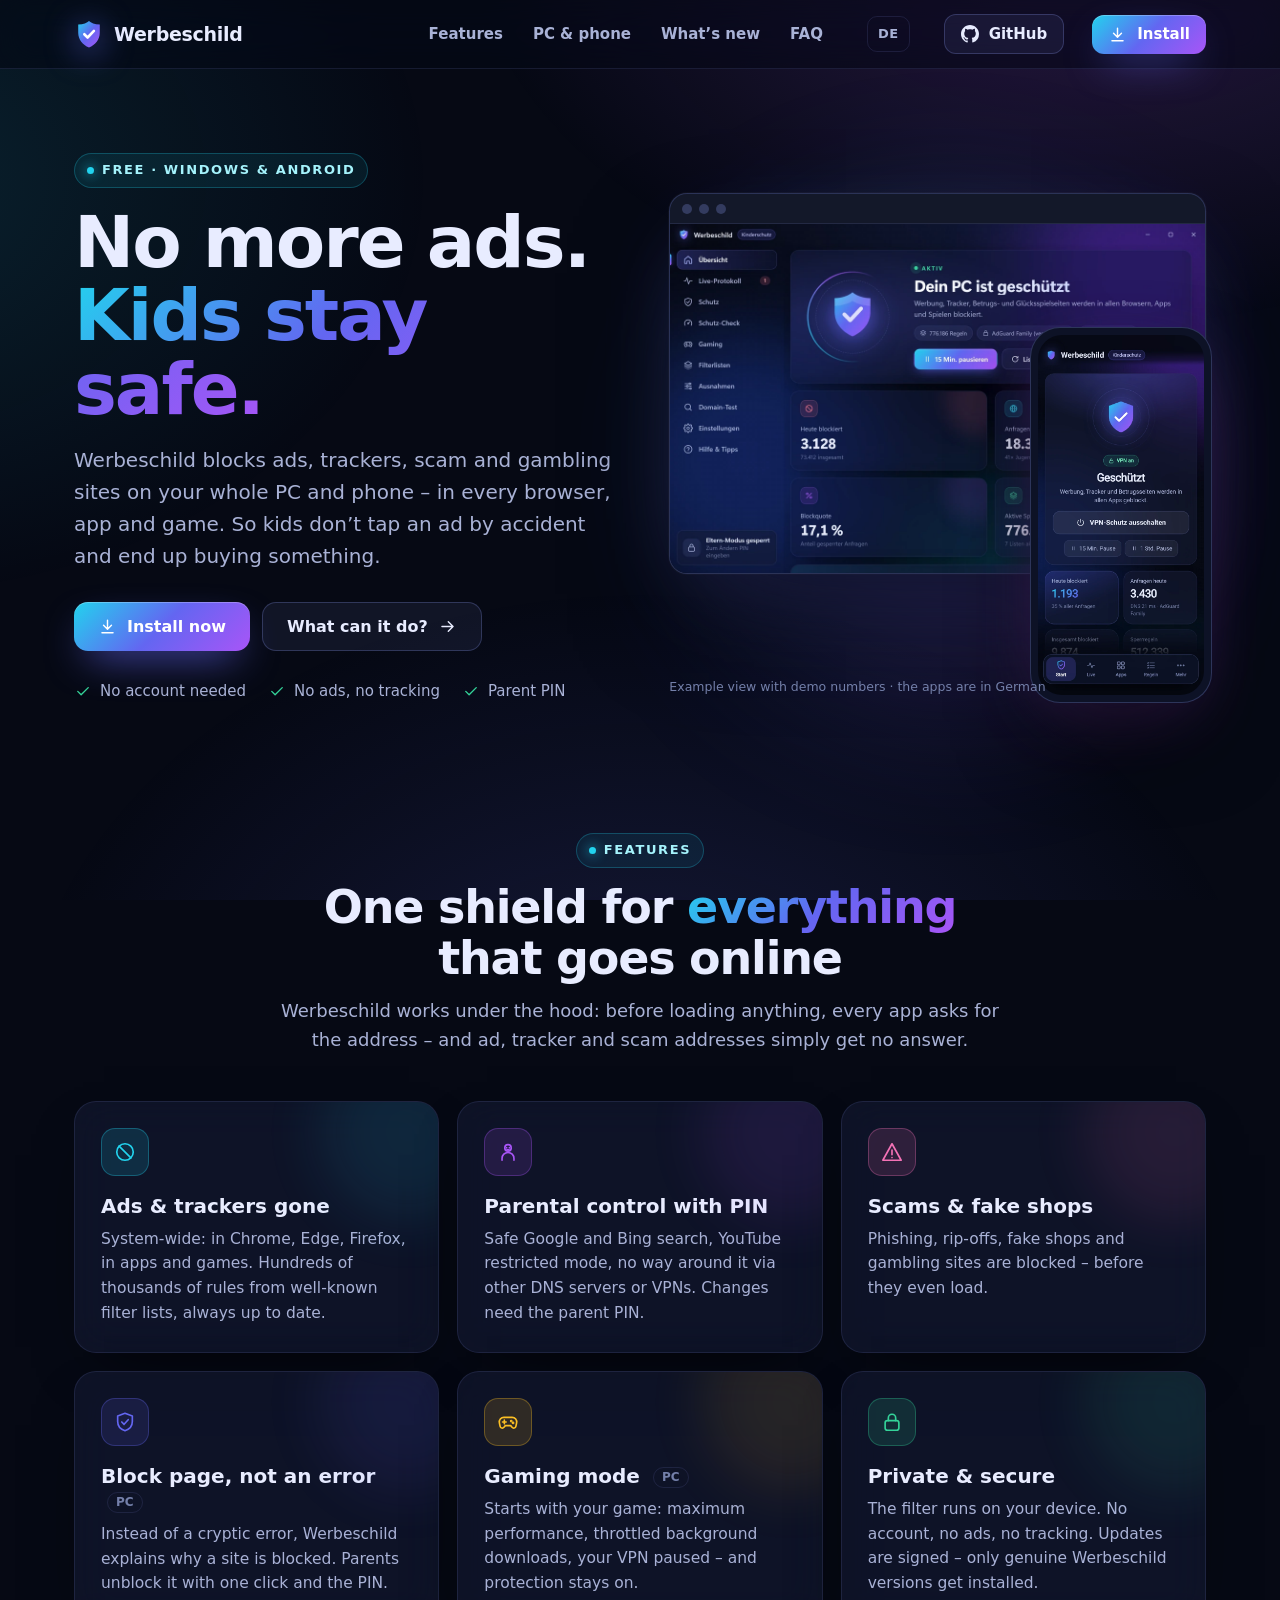
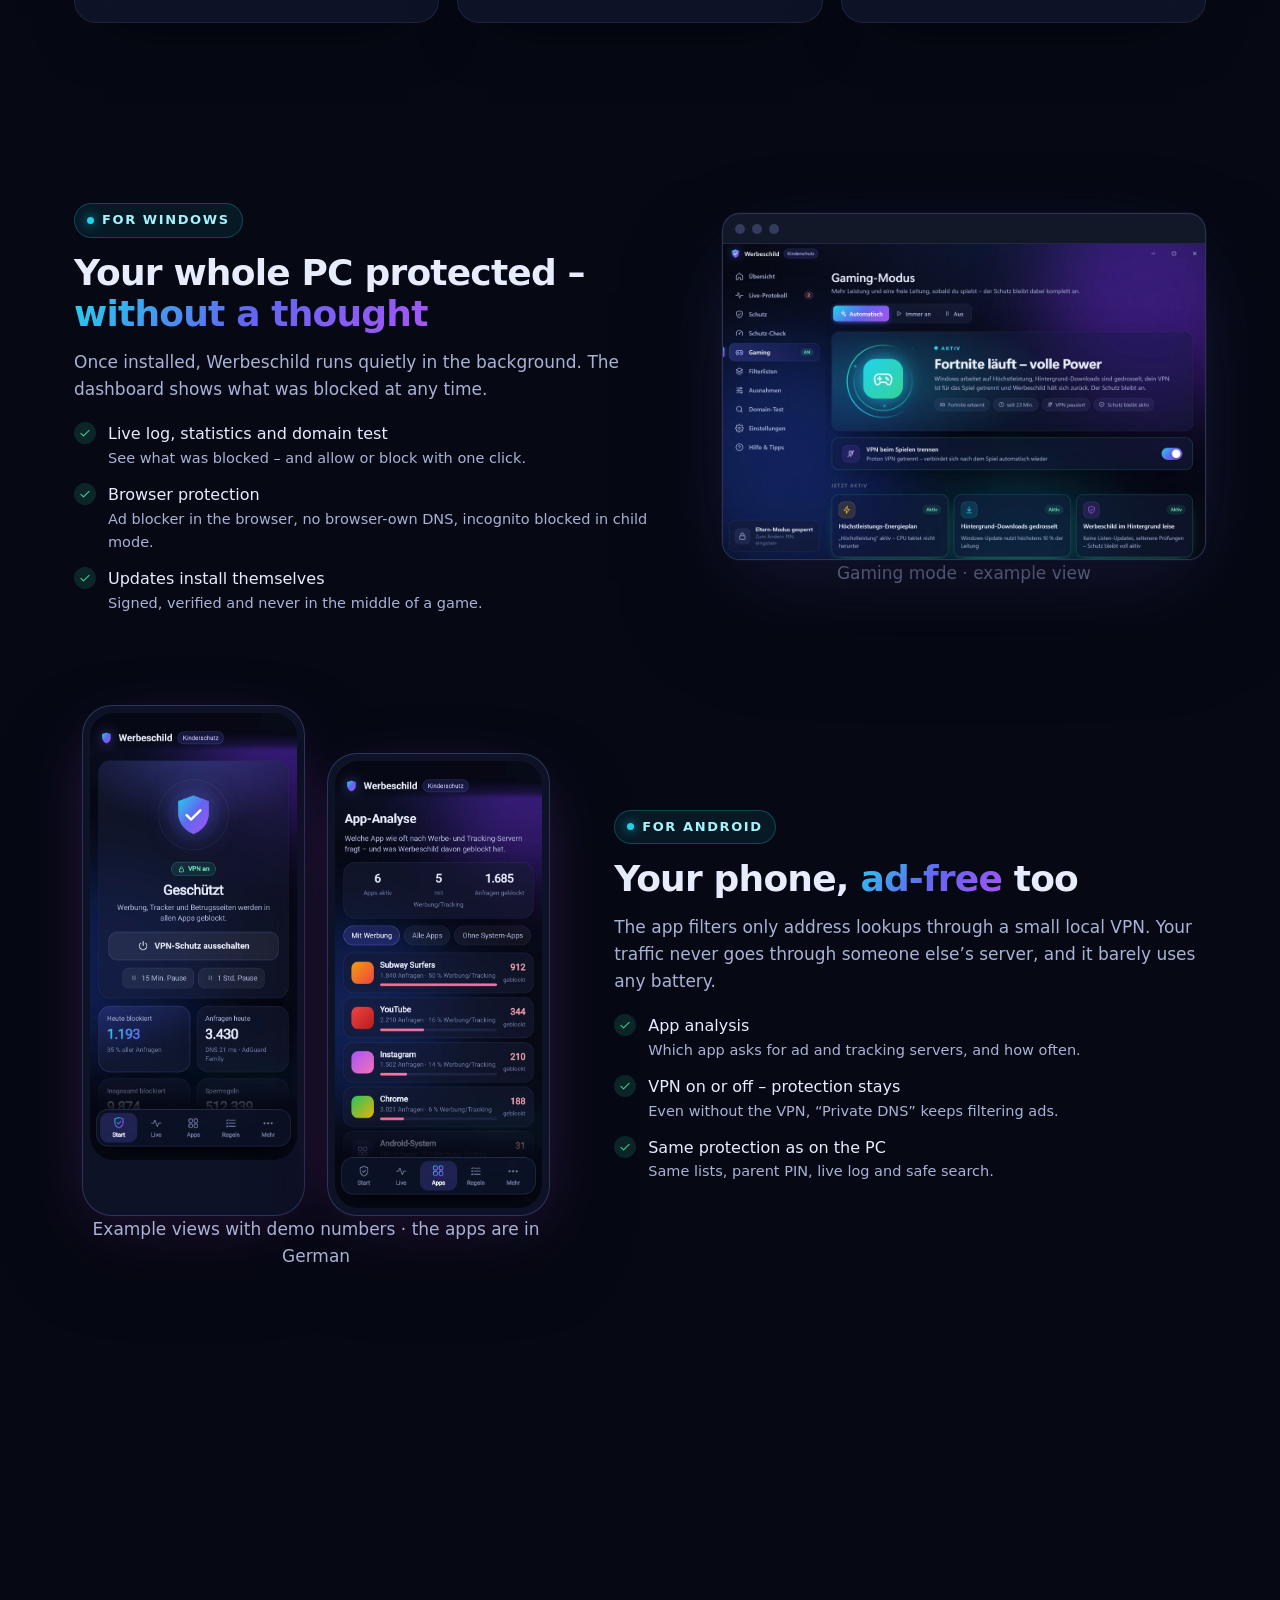
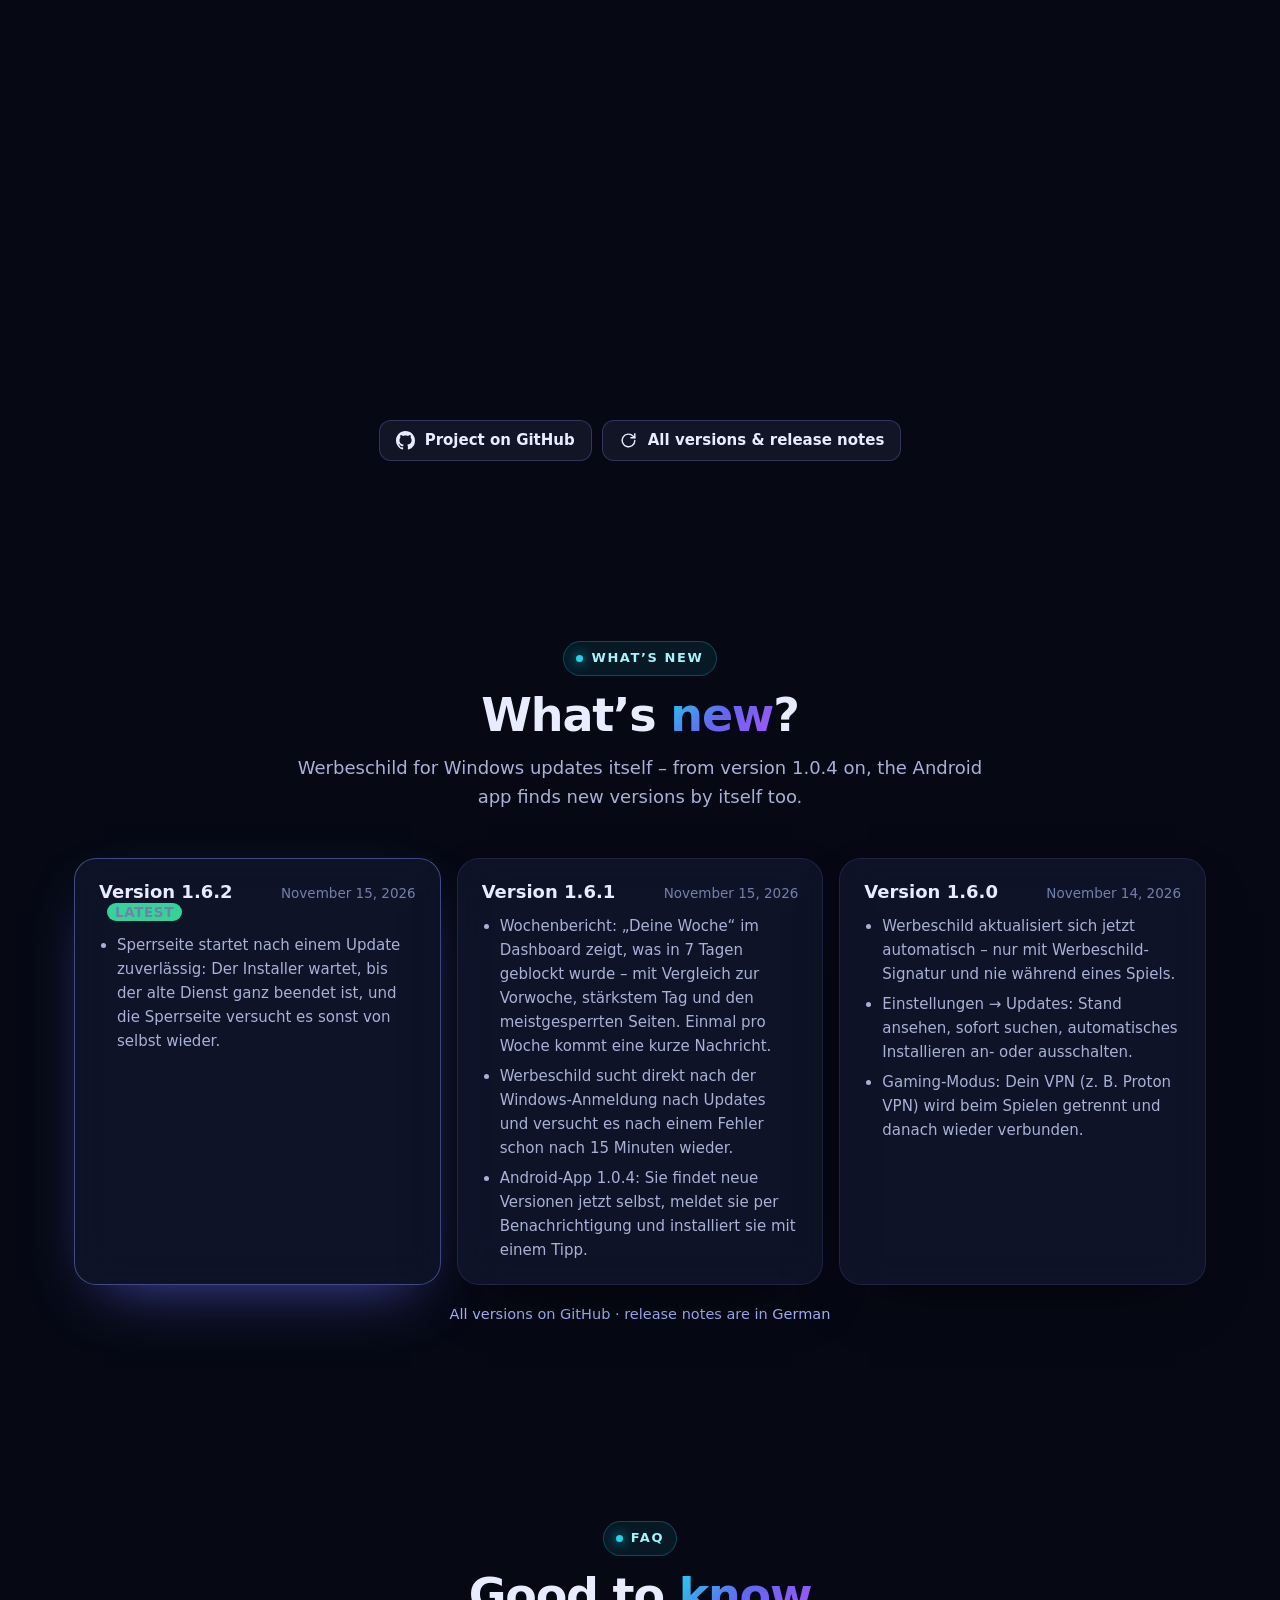
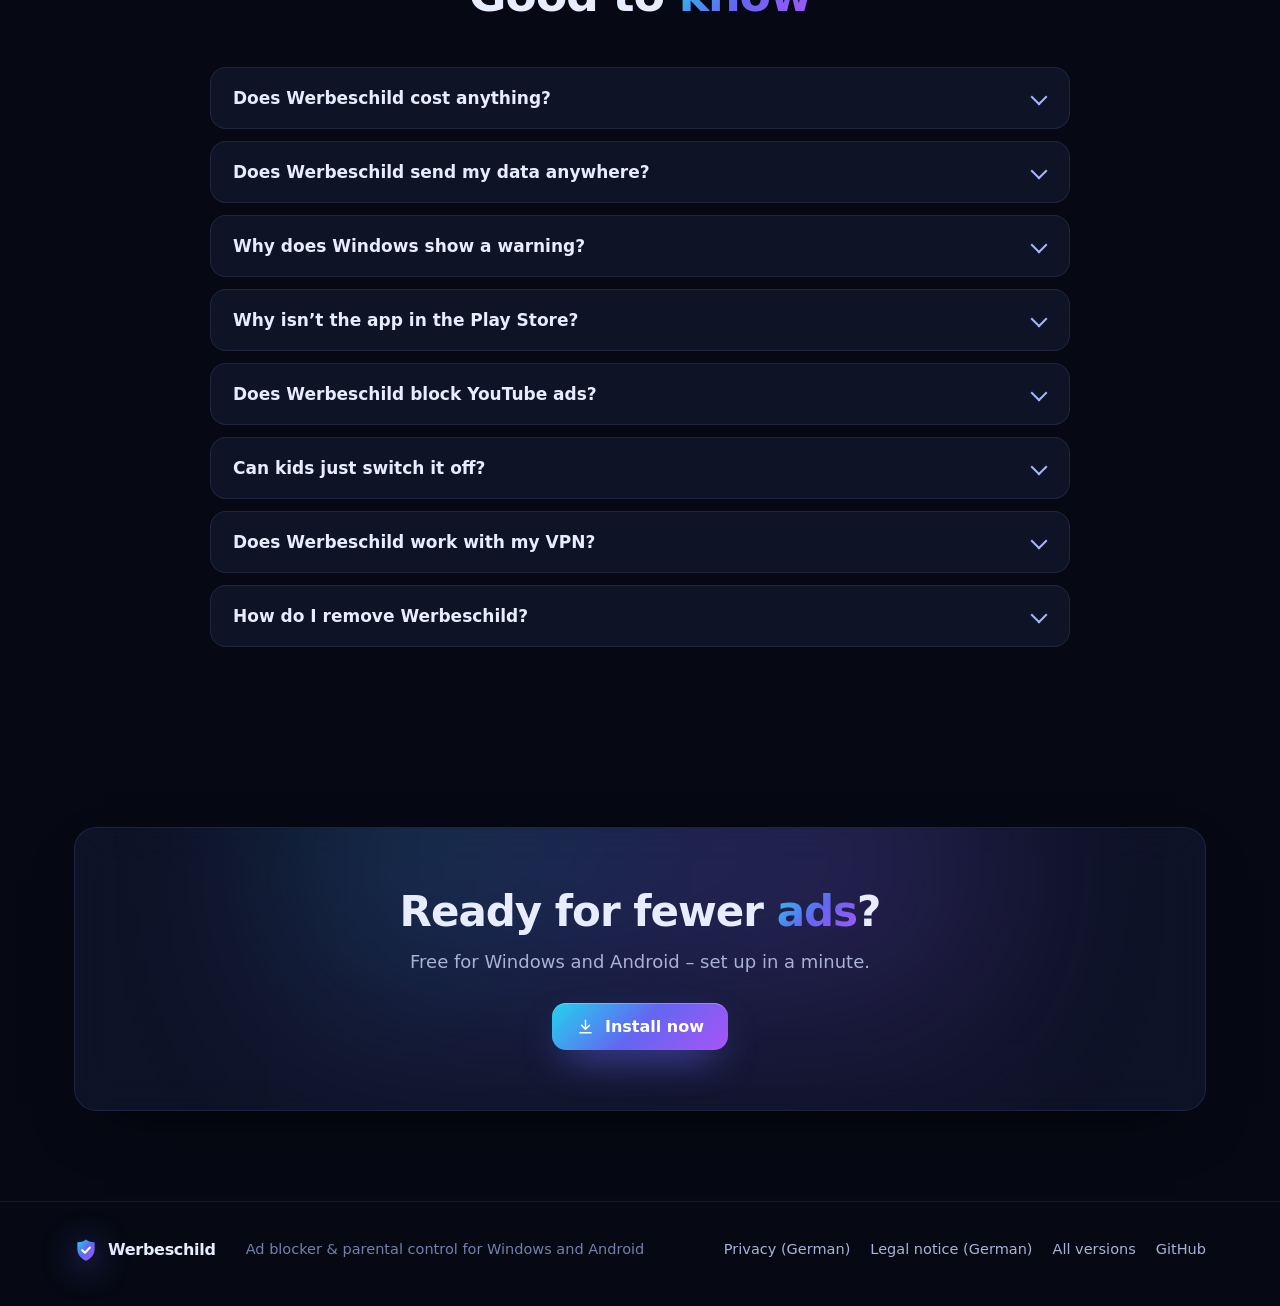
==== docs/en/index.html @ 8ffce0c3 "Webseite aktualisiert" ====
<!doctype html>
<html lang="en" class="no-js">
<head>
  <meta charset="utf-8">
  <meta name="viewport" content="width=device-width, initial-scale=1">
  <title>Werbeschild – Ad blocker &amp; parental control for Windows and Android</title>
  <meta name="description" content="Werbeschild blocks ads, trackers, scam and gambling sites on your whole PC and phone – in every browser, app and game. Free, no account.">
  <meta name="theme-color" content="#060914">
  <meta property="og:title" content="Werbeschild – No more ads. Kids stay safe.">
  <meta property="og:description" content="Free ad blocker and parental control for Windows and Android.">
  <meta property="og:type" content="website">
  <meta property="og:url" content="https://mhp3878.github.io/werbeschild/en/">
  <meta property="og:site_name" content="Werbeschild">
  <meta property="og:locale" content="en_US">
  <meta property="og:image" content="https://mhp3878.github.io/werbeschild/assets/vorschau.png">
  <meta property="og:image:width" content="1280">
  <meta property="og:image:height" content="640">
  <meta property="og:image:alt" content="Werbeschild – No more ads. Kids stay safe.">
  <meta name="twitter:card" content="summary_large_image">
  <link rel="canonical" href="https://mhp3878.github.io/werbeschild/en/">
  <link rel="alternate" hreflang="de" href="https://mhp3878.github.io/werbeschild/">
  <link rel="alternate" hreflang="en" href="https://mhp3878.github.io/werbeschild/en/">
  <link rel="icon" type="image/png" href="../assets/werbeschild.png">
  <link rel="stylesheet" href="../assets/site.css">
</head>
<body>
  <svg width="0" height="0" aria-hidden="true" style="position:absolute">
    <defs>
      <linearGradient id="wsg" x1="0" y1="0" x2="1" y2="1"><stop offset="0" stop-color="#22d3ee"/><stop offset=".5" stop-color="#6366f1"/><stop offset="1" stop-color="#a855f7"/></linearGradient>
    </defs>
    <symbol id="logo" viewBox="0 0 64 64"><path d="M32 4c4 3.5 12 7.5 23 7.6v17.6C55 44 45.5 54.6 32 60.8 18.5 54.6 9 44 9 29.2V11.6C20 11.5 28 7.5 32 4z" fill="url(#wsg)"/><path d="M22 32.5l7 7 13.5-14" fill="none" stroke="#fff" stroke-width="5.5" stroke-linecap="round" stroke-linejoin="round"/></symbol>
    <symbol id="i-shield" viewBox="0 0 24 24"><path d="M12 2.5l8 3v6c0 5-3.4 8.6-8 10-4.6-1.4-8-5-8-10v-6z"/><path d="M8.5 12l2.5 2.5 4.5-5"/></symbol>
    <symbol id="i-kid" viewBox="0 0 24 24"><circle cx="12" cy="7.5" r="3.5"/><path d="M5.5 21v-2a6.5 6.5 0 0113 0v2"/><path d="M10.5 7.2h.01M13.5 7.2h.01M10.8 9a1.8 1.8 0 002.4 0"/></symbol>
    <symbol id="i-block" viewBox="0 0 24 24"><circle cx="12" cy="12" r="9"/><path d="M5.6 5.6l12.8 12.8"/></symbol>
    <symbol id="i-alert" viewBox="0 0 24 24"><path d="M12 3l10 18H2z"/><path d="M12 10v5M12 18v.1"/></symbol>
    <symbol id="i-gamepad" viewBox="0 0 24 24"><path d="M7.5 7h9a5 5 0 014.9 6l-.8 3.7a2.4 2.4 0 01-4.2 1L14.9 16H9.1l-1.5 1.7a2.4 2.4 0 01-4.2-1L2.6 13a5 5 0 014.9-6z"/><path d="M8 10v4M6 12h4"/><circle cx="15.5" cy="11" r=".6"/><circle cx="17.5" cy="13" r=".6"/></symbol>
    <symbol id="i-lock" viewBox="0 0 24 24"><rect x="4.5" y="10.5" width="15" height="10.5" rx="2.5"/><path d="M8 10.5V7.5a4 4 0 018 0v3"/></symbol>
    <symbol id="i-check" viewBox="0 0 24 24"><path d="M5 12.5l4.5 4.5L19 7.5"/></symbol>
    <symbol id="i-download" viewBox="0 0 24 24"><path d="M12 4v11M7 10.5l5 5 5-5M5 20h14"/></symbol>
    <symbol id="i-arrow" viewBox="0 0 24 24"><path d="M5 12h14M13 6l6 6-6 6"/></symbol>
    <symbol id="i-refresh" viewBox="0 0 24 24"><path d="M20 12a8 8 0 11-2.3-5.7L20 8.5"/><path d="M20 3.5v5h-5"/></symbol>
    <symbol id="i-pc" viewBox="0 0 24 24"><rect x="2.5" y="4" width="19" height="12.5" rx="2"/><path d="M8.5 20.5h7M12 16.5v4"/></symbol>
    <symbol id="i-phone" viewBox="0 0 24 24"><rect x="6" y="2" width="12" height="20" rx="2.6"/><path d="M10.5 18.5h3"/></symbol>
    <symbol id="i-github" viewBox="0 0 16 16"><path fill="currentColor" stroke="none" d="M8 0C3.58 0 0 3.58 0 8c0 3.54 2.29 6.53 5.47 7.59.4.07.55-.17.55-.38 0-.19-.01-.82-.01-1.49-2.01.37-2.53-.49-2.69-.94-.09-.23-.48-.94-.82-1.13-.28-.15-.68-.52-.01-.53.63-.01 1.08.58 1.23.82.72 1.21 1.87.87 2.33.66.07-.52.28-.87.51-1.07-1.78-.2-3.64-.89-3.64-3.95 0-.87.31-1.59.82-2.15-.08-.2-.36-1.02.08-2.12 0 0 .67-.21 2.2.82.64-.18 1.32-.27 2-.27.68 0 1.36.09 2 .27 1.53-1.04 2.2-.82 2.2-.82.44 1.1.16 1.92.08 2.12.51.56.82 1.27.82 2.15 0 3.07-1.87 3.75-3.65 3.95.29.25.54.73.54 1.48 0 1.07-.01 1.93-.01 2.2 0 .21.15.46.55.38A8.01 8.01 0 0016 8c0-4.42-3.58-8-8-8z"/></symbol>
    <symbol id="i-sparkle" viewBox="0 0 24 24"><path d="M12 3l1.8 5.2L19 10l-5.2 1.8L12 17l-1.8-5.2L5 10l5.2-1.8z"/><path d="M19 15l.8 2.2L22 18l-2.2.8L19 21l-.8-2.2L16 18l2.2-.8z"/></symbol>
  </svg>

  <header class="top">
    <div class="wrap">
      <a class="brand" href="#"><svg aria-hidden="true"><use href="#logo"/></svg>Werbeschild</a>
      <nav class="nav" aria-label="Main menu">
        <a href="#funktionen">Features</a>
        <a href="#pc-und-handy" class="hide-m">PC &amp; phone</a>
        <a href="#neuigkeiten" class="hide-m">What’s new</a>
        <a href="#fragen">FAQ</a>
      </nav>
      <a class="lang" href="../" hreflang="de" lang="de" title="Deutsche Version">DE</a>
      <a class="btn ghost small gh-btn" href="https://github.com/MHP3878/werbeschild" title="Werbeschild on GitHub"><svg class="i" aria-hidden="true"><use href="#i-github"/></svg><span>GitHub</span></a>
      <a class="btn primary small" href="#installieren"><svg class="i" aria-hidden="true"><use href="#i-download"/></svg>Install</a>
    </div>
  </header>

  <main>
    <!-- ================= HERO ================= -->
    <section class="hero">
      <div class="wrap">
        <div>
          <span class="eyebrow"><i></i>Free · Windows &amp; Android</span>
          <h1>No more ads.<br><span class="grad">Kids stay safe.</span></h1>
          <p class="lead">Werbeschild blocks ads, trackers, scam and gambling sites on your whole PC and phone – in every browser, app and game. So kids don’t tap an ad by accident and end up buying something.</p>
          <div class="cta">
            <a class="btn primary" href="#installieren"><svg class="i" aria-hidden="true"><use href="#i-download"/></svg>Install now</a>
            <a class="btn ghost" href="#funktionen">What can it do?<svg class="i" aria-hidden="true"><use href="#i-arrow"/></svg></a>
          </div>
          <ul class="trust">
            <li><svg class="i" aria-hidden="true"><use href="#i-check"/></svg>No account needed</li>
            <li><svg class="i" aria-hidden="true"><use href="#i-check"/></svg>No ads, no tracking</li>
            <li><svg class="i" aria-hidden="true"><use href="#i-check"/></svg>Parent PIN</li>
          </ul>
        </div>
        <div class="stage reveal">
          <div class="glow"></div>
          <div class="window">
            <div class="bar"><i></i><i></i><i></i></div>
            <img src="../assets/pc-uebersicht-1120.webp" srcset="../assets/pc-uebersicht-1120.webp 1120w, ../assets/pc-uebersicht-2240.webp 2240w" sizes="(max-width: 980px) calc(100vw - 32px), 580px" width="1120" height="730" alt="Werbeschild for Windows: overview with protection status and number of blocked ad requests">
          </div>
          <div class="phone"><img src="../assets/handy-start-585.webp" srcset="../assets/handy-start-585.webp 585w, ../assets/handy-start-1170.webp 1170w" sizes="(max-width: 680px) 38vw, 200px" width="585" height="1266" alt="Werbeschild for Android: home screen showing “Protected”"></div>
          <span class="demo-note">Example view with demo numbers · the apps are in German</span>
        </div>
      </div>
    </section>

    <!-- ================= FUNKTIONEN ================= -->
    <section id="funktionen">
      <div class="wrap">
        <div class="sec-head reveal">
          <span class="eyebrow"><i></i>Features</span>
          <h2>One shield for <span class="grad">everything</span> that goes online</h2>
          <p>Werbeschild works under the hood: before loading anything, every app asks for the address – and ad, tracker and scam addresses simply get no answer.</p>
        </div>
        <div class="features">
          <article class="card feature reveal" style="--accent: var(--c-cyan)">
            <div class="f-icon"><svg class="i" aria-hidden="true"><use href="#i-block"/></svg></div>
            <h3>Ads &amp; trackers gone</h3>
            <p>System-wide: in Chrome, Edge, Firefox, in apps and games. Hundreds of thousands of rules from well-known filter lists, always up to date.</p>
          </article>
          <article class="card feature reveal" style="--accent: var(--c-violet)">
            <div class="f-icon"><svg class="i" aria-hidden="true"><use href="#i-kid"/></svg></div>
            <h3>Parental control with PIN</h3>
            <p>Safe Google and Bing search, YouTube restricted mode, no way around it via other DNS servers or VPNs. Changes need the parent PIN.</p>
          </article>
          <article class="card feature reveal" style="--accent: var(--c-pink)">
            <div class="f-icon"><svg class="i" aria-hidden="true"><use href="#i-alert"/></svg></div>
            <h3>Scams &amp; fake shops</h3>
            <p>Phishing, rip-offs, fake shops and gambling sites are blocked – before they even load.</p>
          </article>
          <article class="card feature reveal" style="--accent: var(--c-indigo)">
            <div class="f-icon"><svg class="i" aria-hidden="true"><use href="#i-shield"/></svg></div>
            <h3>Block page, not an error <span class="tag">PC</span></h3>
            <p>Instead of a cryptic error, Werbeschild explains why a site is blocked. Parents unblock it with one click and the PIN.</p>
          </article>
          <article class="card feature reveal" style="--accent: var(--c-amber)">
            <div class="f-icon"><svg class="i" aria-hidden="true"><use href="#i-gamepad"/></svg></div>
            <h3>Gaming mode <span class="tag">PC</span></h3>
            <p>Starts with your game: maximum performance, throttled background downloads, your VPN paused – and protection stays on.</p>
          </article>
          <article class="card feature reveal" style="--accent: var(--c-green)">
            <div class="f-icon"><svg class="i" aria-hidden="true"><use href="#i-lock"/></svg></div>
            <h3>Private &amp; secure</h3>
            <p>The filter runs on your device. No account, no ads, no tracking. Updates are signed – only genuine Werbeschild versions get installed.</p>
          </article>
        </div>
      </div>
    </section>

    <!-- ================= PC & HANDY ================= -->
    <section id="pc-und-handy">
      <div class="wrap">
        <div class="show">
          <div class="reveal">
            <span class="eyebrow"><i></i>For Windows</span>
            <h3>Your whole PC protected – <span class="grad">without a thought</span></h3>
            <p>Once installed, Werbeschild runs quietly in the background. The dashboard shows what was blocked at any time.</p>
            <ul class="checks">
              <li><svg class="i" aria-hidden="true"><use href="#i-check"/></svg><span>Live log, statistics and domain test<small>See what was blocked – and allow or block with one click.</small></span></li>
              <li><svg class="i" aria-hidden="true"><use href="#i-check"/></svg><span>Browser protection<small>Ad blocker in the browser, no browser-own DNS, incognito blocked in child mode.</small></span></li>
              <li><svg class="i" aria-hidden="true"><use href="#i-check"/></svg><span>Updates install themselves<small>Signed, verified and never in the middle of a game.</small></span></li>
            </ul>
          </div>
          <div class="show-media reveal">
            <div class="window"><div class="bar"><i></i><i></i><i></i></div><img src="../assets/pc-gaming-1120.webp" srcset="../assets/pc-gaming-1120.webp 1120w, ../assets/pc-gaming-2240.webp 2240w" sizes="(max-width: 980px) calc(100vw - 32px), 540px" width="1120" height="730" loading="lazy" alt="Werbeschild for Windows: gaming mode with maximum performance and paused VPN"></div>
            <p class="caption">Gaming mode · example view</p>
          </div>
        </div>

        <div class="show flip">
          <div class="reveal">
            <span class="eyebrow"><i></i>For Android</span>
            <h3>Your phone, <span class="grad">ad-free</span> too</h3>
            <p>The app filters only address lookups through a small local VPN. Your traffic never goes through someone else’s server, and it barely uses any battery.</p>
            <ul class="checks">
              <li><svg class="i" aria-hidden="true"><use href="#i-check"/></svg><span>App analysis<small>Which app asks for ad and tracking servers, and how often.</small></span></li>
              <li><svg class="i" aria-hidden="true"><use href="#i-check"/></svg><span>VPN on or off – protection stays<small>Even without the VPN, “Private DNS” keeps filtering ads.</small></span></li>
              <li><svg class="i" aria-hidden="true"><use href="#i-check"/></svg><span>Same protection as on the PC<small>Same lists, parent PIN, live log and safe search.</small></span></li>
            </ul>
          </div>
          <div class="show-media reveal">
            <div class="phones">
              <div class="phone"><img src="../assets/handy-start-585.webp" srcset="../assets/handy-start-585.webp 585w, ../assets/handy-start-1170.webp 1170w" sizes="(max-width: 980px) 44vw, 260px" width="585" height="1266" loading="lazy" alt="Android app: home screen"></div>
              <div class="phone"><img src="../assets/handy-apps-585.webp" srcset="../assets/handy-apps-585.webp 585w, ../assets/handy-apps-1170.webp 1170w" sizes="(max-width: 980px) 44vw, 260px" width="585" height="1266" loading="lazy" alt="Android app: app analysis"></div>
            </div>
            <p class="caption">Example views with demo numbers · the apps are in German</p>
          </div>
        </div>
      </div>
    </section>

    <!-- ================= INSTALLIEREN ================= -->
    <section id="installieren" class="install">
      <div class="wrap">
        <div class="sec-head reveal">
          <span class="eyebrow"><i></i>Install</span>
          <h2>Pick your <span class="grad">device</span></h2>
          <p>One click – the download starts right away. Always the latest version. The apps are currently in German.</p>
        </div>
        <div class="card picker reveal">
          <div class="choices">
            <a class="choice" id="pick-win" data-target="win" href="https://github.com/MHP3878/werbeschild/releases/latest/download/Werbeschild-Setup.exe">
              <span class="c-icon"><span class="ring" aria-hidden="true"></span><svg class="i ic-dev" aria-hidden="true"><use href="#i-pc"/></svg><svg class="i ic-arrow" aria-hidden="true"><use href="#i-download"/></svg><svg class="i ic-done" aria-hidden="true"><use href="#i-check"/></svg></span>
              <b>Windows PC</b>
              <small>Windows 10 &amp; 11 · about 3 MB</small>
              <span class="go"><svg class="i" aria-hidden="true"><use href="#i-download"/></svg><span class="go-t">Download</span></span>
            </a>
            <a class="choice" id="pick-android" data-target="android" href="https://github.com/MHP3878/werbeschild/releases/latest/download/Werbeschild-Android.apk">
              <span class="c-icon"><span class="ring" aria-hidden="true"></span><svg class="i ic-dev" aria-hidden="true"><use href="#i-phone"/></svg><svg class="i ic-arrow" aria-hidden="true"><use href="#i-download"/></svg><svg class="i ic-done" aria-hidden="true"><use href="#i-check"/></svg></span>
              <b>Android phone</b>
              <small>Android 8 or newer · under 1 MB</small>
              <span class="go"><svg class="i" aria-hidden="true"><use href="#i-download"/></svg><span class="go-t">Download</span></span>
            </a>
            <div class="choice off" aria-disabled="true">
              <span class="c-icon"><svg class="i" aria-hidden="true"><use href="#i-phone"/></svg></span>
              <b>iPhone</b>
              <small>Not available yet</small>
              <span class="go" style="color:var(--text-3)">Maybe later</span>
            </div>
          </div>

          <div class="guide" id="guide-win" data-guide="win">
            <h4><svg class="i" aria-hidden="true"><use href="#i-check"/></svg>Next steps on your PC</h4>
            <ol class="steps">
              <li><b>Open the file</b>Start “Werbeschild-Setup.exe” from your downloads.</li>
              <li><b>Windows notice</b>If you see “Windows protected your PC”: “More info” → “Run anyway”.</li>
              <li><b>Pick a mode</b>“Kinderschutz” (child protection, with parent PIN) or “Standard” for adults – then “Installieren”.</li>
              <li><b>Done</b>Protection starts right away. From now on, updates install themselves.</li>
            </ol>
            <p class="note"><svg class="i" aria-hidden="true"><use href="#i-alert"/></svg><span>Installing needs administrator rights. Give kids a normal Windows account without administrator rights – then they can’t switch the protection off.</span></p>
            <p class="again">Download didn’t start? <a href="https://github.com/MHP3878/werbeschild/releases/latest/download/Werbeschild-Setup.exe">Try again</a></p>
          </div>

          <div class="guide" id="guide-android" data-guide="android">
            <h4><svg class="i" aria-hidden="true"><use href="#i-check"/></svg>Next steps on your phone</h4>
            <ol class="steps">
              <li><b>Open the file</b>Tap the downloaded “Werbeschild-Android.apk”.</li>
              <li><b>Allow</b>Android asks once: allow “Install unknown apps” for your browser.</li>
              <li><b>Install</b>Tap “Install”, open the app and pick a mode.</li>
              <li><b>Confirm the VPN</b>Accept the request for the local VPN – done.</li>
            </ol>
            <p class="note"><svg class="i" aria-hidden="true"><use href="#i-alert"/></svg><span>Google doesn’t allow system-wide ad blockers in the Play Store – so the app comes straight from here. From version 1.0.4 on, the app finds new versions by itself.</span></p>
            <p class="again">Download didn’t start? <a href="https://github.com/MHP3878/werbeschild/releases/latest/download/Werbeschild-Android.apk">Try again</a></p>
          </div>
        </div>
        <div class="more-links">
          <a class="btn ghost small" href="https://github.com/MHP3878/werbeschild"><svg class="i" aria-hidden="true"><use href="#i-github"/></svg>Project on GitHub</a>
          <a class="btn ghost small" href="https://github.com/MHP3878/werbeschild/releases"><svg class="i" aria-hidden="true"><use href="#i-refresh"/></svg>All versions &amp; release notes</a>
        </div>
      </div>
    </section>

    <!-- ================= NEUIGKEITEN ================= -->
    <section id="neuigkeiten">
      <div class="wrap">
        <div class="sec-head reveal">
          <span class="eyebrow"><i></i>What’s new</span>
          <h2>What’s <span class="grad">new</span>?</h2>
          <p>Werbeschild for Windows updates itself – from version 1.0.4 on, the Android app finds new versions by itself too.</p>
        </div>
        <!-- neuigkeiten:start -->
        <div class="news">
          <article class="card news-item reveal"><div class="news-head"><b>Version 1.6.2<span class="news-new">LATEST</span></b><span>November 15, 2026</span></div><ul><li>Sperrseite startet nach einem Update zuverl&#228;ssig: Der Installer wartet, bis der alte Dienst ganz beendet ist, und die Sperrseite versucht es sonst von selbst wieder.</li></ul></article>
          <article class="card news-item reveal"><div class="news-head"><b>Version 1.6.1</b><span>November 15, 2026</span></div><ul><li>Wochenbericht: „Deine Woche“ im Dashboard zeigt, was in 7 Tagen geblockt wurde – mit Vergleich zur Vorwoche, st&#228;rkstem Tag und den meistgesperrten Seiten. Einmal pro Woche kommt eine kurze Nachricht.</li><li>Werbeschild sucht direkt nach der Windows-Anmeldung nach Updates und versucht es nach einem Fehler schon nach 15 Minuten wieder.</li><li>Android-App 1.0.4: Sie findet neue Versionen jetzt selbst, meldet sie per Benachrichtigung und installiert sie mit einem Tipp.</li></ul></article>
          <article class="card news-item reveal"><div class="news-head"><b>Version 1.6.0</b><span>November 14, 2026</span></div><ul><li>Werbeschild aktualisiert sich jetzt automatisch – nur mit Werbeschild-Signatur und nie w&#228;hrend eines Spiels.</li><li>Einstellungen → Updates: Stand ansehen, sofort suchen, automatisches Installieren an- oder ausschalten.</li><li>Gaming-Modus: Dein VPN (z. B. Proton VPN) wird beim Spielen getrennt und danach wieder verbunden.</li></ul></article>
        </div>
        <p class="news-more"><a href="https://github.com/MHP3878/werbeschild/releases">All versions on GitHub · release notes are in German</a></p>
        <!-- neuigkeiten:end -->
      </div>
    </section>

    <!-- ================= FRAGEN ================= -->
    <section id="fragen">
      <div class="wrap">
        <div class="sec-head reveal">
          <span class="eyebrow"><i></i>FAQ</span>
          <h2>Good to <span class="grad">know</span></h2>
        </div>
        <div class="faq">
          <details class="reveal"><summary>Does Werbeschild cost anything?</summary><div class="a"><p>No. Werbeschild is free, without ads and without an account.</p></div></details>
          <details class="reveal"><summary>Does Werbeschild send my data anywhere?</summary><div class="a">
            <p>The filter runs entirely on your device. There is no account and no statistics sent to us.</p>
            <p>To load anything, every device has to look up addresses – Werbeschild sends these lookups <b>encrypted</b> to a family DNS service (e.g. AdGuard DNS or Cloudflare) instead of unencrypted to your internet provider. Werbeschild checks GitHub for updates. More in the <a href="../datenschutz.html">privacy policy (German)</a>.</p>
          </div></details>
          <details class="reveal"><summary>Why does Windows show a warning?</summary><div class="a">
            <p>Windows warns about programs that don’t (yet) have an expensive code-signing certificate. Click “More info” and then “Run anyway”.</p>
            <p>Automatic updates are protected anyway: Werbeschild only installs updates signed with Werbeschild’s own key.</p>
          </div></details>
          <details class="reveal"><summary>Why isn’t the app in the Play Store?</summary><div class="a"><p>Google doesn’t allow system-wide ad blockers in the Play Store. So you download the app here; Android asks once whether your browser may install apps.</p></div></details>
          <details class="reveal"><summary>Does Werbeschild block YouTube ads?</summary><div class="a">
            <p>Honestly: in the YouTube app no blocker of this kind can, because the ads come from the same servers as the videos.</p>
            <p>In the browser on a PC, Werbeschild helps out: in Firefox it sets up uBlock Origin, which removes YouTube ads too. Chrome, Edge and Brave get uBlock Origin Lite, which only catches some YouTube ads. On the phone, the app explains how to do it with Firefox or Brave.</p>
          </div></details>
          <details class="reveal"><summary>Can kids just switch it off?</summary><div class="a">
            <p>On the PC, child mode locks all settings behind the parent PIN. Important: kids should use a normal Windows account without administrator rights – an administrator can switch off anything.</p>
            <p>On the phone, Android lets you switch the VPN off in its settings. Werbeschild warns you, and Google Family Link or “Always-on VPN” prevent it – the app explains how.</p>
          </div></details>
          <details class="reveal"><summary>Does Werbeschild work with my VPN?</summary><div class="a">
            <p>On the PC, yes: VPN apps can be allowed, and gaming mode disconnects your VPN while you play and reconnects it afterwards.</p>
            <p>On a phone only one VPN runs at a time. When Werbeschild is off, “Private DNS” keeps filtering ads.</p>
          </div></details>
          <details class="reveal"><summary>How do I remove Werbeschild?</summary><div class="a"><p>On the PC: Windows Settings → Apps → Werbeschild → Uninstall (with the parent PIN in child mode). Every change to Windows is undone. On the phone, like any other app.</p></div></details>
        </div>
      </div>
    </section>

    <section>
      <div class="wrap">
        <div class="card final reveal">
          <h2>Ready for fewer <span class="grad">ads</span>?</h2>
          <p>Free for Windows and Android – set up in a minute.</p>
          <a class="btn primary" href="#installieren"><svg class="i" aria-hidden="true"><use href="#i-download"/></svg>Install now</a>
        </div>
      </div>
    </section>
  </main>

  <footer>
    <div class="wrap">
      <a class="brand" href="#"><svg aria-hidden="true"><use href="#logo"/></svg>Werbeschild</a>
      <span>Ad blocker &amp; parental control for Windows and Android</span>
      <nav aria-label="Legal">
        <a href="../datenschutz.html">Privacy (German)</a>
        <a href="../impressum.html">Legal notice (German)</a>
        <a href="https://github.com/MHP3878/werbeschild/releases">All versions</a>
        <a href="https://github.com/MHP3878/werbeschild">GitHub</a>
      </nav>
    </div>
  </footer>

  <div class="toast" id="toast" role="status" aria-live="polite"><svg class="i" aria-hidden="true"><use href="#i-download"/></svg><span id="toastText">Download startet …</span></div>
  <script src="../assets/site.js"></script>
</body>
</html>
---- docs/assets/site.css ----
/* Werbeschild – Webseite. Gleiche Optik wie die App: dunkles Glas, Verlauf Cyan → Indigo → Violett. */
:root {
  color-scheme: dark;
  --bg: #060914;
  --bg-2: #0b1022;
  --panel: rgba(22, 28, 54, .55);
  --panel-2: rgba(30, 38, 72, .62);
  --stroke: rgba(148, 163, 255, .12);
  --stroke-2: rgba(148, 163, 255, .24);
  --text: #e8ecff;
  --text-2: #a9b2d6;
  --text-3: #7480aa;
  --c-cyan: #22d3ee;
  --c-indigo: #6366f1;
  --c-violet: #a855f7;
  --c-pink: #f472b6;
  --c-green: #34d399;
  --c-amber: #fbbf24;
  --grad: linear-gradient(135deg, #22d3ee 0%, #6366f1 50%, #a855f7 100%);
  --radius: 22px;
  --font: "Segoe UI Variable Text", "Segoe UI", system-ui, -apple-system, Roboto, "Helvetica Neue", Arial, sans-serif;
  --font-display: "Segoe UI Variable Display", "Segoe UI", system-ui, -apple-system, Roboto, "Helvetica Neue", Arial, sans-serif;
  --wrap: 1180px;
}

* { box-sizing: border-box; }
html { scroll-behavior: smooth; scroll-padding-top: 84px; -webkit-text-size-adjust: 100%; }
body {
  margin: 0; background: var(--bg); color: var(--text); font: 16px/1.6 var(--font);
  overflow-x: hidden; -webkit-font-smoothing: antialiased;
}
body::before {
  content: ""; position: fixed; inset: 0; z-index: -1; pointer-events: none;
  background:
    radial-gradient(900px 600px at 85% -10%, rgba(168, 85, 247, .22), transparent 70%),
    radial-gradient(800px 600px at -10% 20%, rgba(34, 211, 238, .12), transparent 70%),
    radial-gradient(900px 700px at 50% 120%, rgba(99, 102, 241, .18), transparent 70%);
}
img { max-width: 100%; height: auto; display: block; }
a { color: #a5b4fc; text-decoration: none; }
a:hover { color: #c7d2fe; }
:focus-visible { outline: 2px solid #a5b4fc; outline-offset: 3px; border-radius: 8px; }
svg.i { width: 22px; height: 22px; fill: none; stroke: currentColor; stroke-width: 1.8; stroke-linecap: round; stroke-linejoin: round; flex-shrink: 0; }
.wrap { width: 100%; max-width: var(--wrap); margin: 0 auto; padding: 0 24px; }
.grad { background: var(--grad); -webkit-background-clip: text; background-clip: text; color: transparent; }
.sr-only { position: absolute; width: 1px; height: 1px; overflow: hidden; clip: rect(0 0 0 0); white-space: nowrap; }

/* ---------- header ---------- */
.top {
  position: sticky; top: 0; z-index: 50; backdrop-filter: blur(18px) saturate(140%); -webkit-backdrop-filter: blur(18px) saturate(140%);
  background: rgba(6, 9, 20, .62); border-bottom: 1px solid var(--stroke);
}
.top .wrap { display: flex; align-items: center; gap: 28px; height: 68px; }
.brand { display: flex; align-items: center; gap: 10px; color: var(--text); font: 700 19px var(--font-display); letter-spacing: -.3px; }
.brand:hover { color: var(--text); }
.brand svg { width: 30px; height: 30px; filter: drop-shadow(0 6px 16px rgba(99, 102, 241, .7)); }
.nav { display: flex; gap: 6px; margin-left: auto; }
.nav a { color: var(--text-2); font-weight: 600; font-size: 15px; padding: 8px 12px; border-radius: 10px; }
.nav a:hover { color: var(--text); background: rgba(148, 163, 255, .08); }

/* ---------- buttons ---------- */
.btn {
  display: inline-flex; align-items: center; justify-content: center; gap: 10px; border: 0; cursor: pointer;
  font: 650 16px var(--font); color: #fff; padding: 14px 24px; border-radius: 14px; transition: transform .2s, box-shadow .2s, background .2s;
}
.btn:hover { color: #fff; transform: translateY(-1px); }
.btn.primary { background: var(--grad); box-shadow: 0 16px 40px -14px rgba(99, 102, 241, .95), inset 0 1px 0 rgba(255, 255, 255, .25); }
.btn.primary:hover { box-shadow: 0 20px 50px -14px rgba(139, 92, 246, 1), inset 0 1px 0 rgba(255, 255, 255, .25); }
.btn.ghost { background: rgba(148, 163, 255, .08); border: 1px solid var(--stroke-2); color: var(--text); }
.btn.ghost:hover { background: rgba(148, 163, 255, .14); }
.btn.small { padding: 10px 16px; font-size: 15px; border-radius: 12px; }
.btn svg.i { width: 19px; height: 19px; }

/* ---------- hero ---------- */
.hero { padding: 84px 0 40px; position: relative; }
.hero .wrap { display: grid; grid-template-columns: 1.02fr 1fr; gap: 48px; align-items: center; }
.eyebrow {
  display: inline-flex; align-items: center; gap: 8px; font-size: 13px; font-weight: 700; letter-spacing: 1.6px; text-transform: uppercase;
  color: #a5f3fc; padding: 6px 12px; border-radius: 99px; background: rgba(34, 211, 238, .08); border: 1px solid rgba(34, 211, 238, .25);
}
.eyebrow i { width: 7px; height: 7px; border-radius: 50%; background: var(--c-cyan); box-shadow: 0 0 12px var(--c-cyan); }
h1 { font: 800 clamp(40px, 6vw, 72px)/1.02 var(--font-display); letter-spacing: -2px; margin: 18px 0 18px; }
.lead { font-size: clamp(17px, 1.6vw, 20px); color: var(--text-2); max-width: 560px; margin: 0 0 30px; }
.cta { display: flex; gap: 12px; flex-wrap: wrap; }
.trust { display: flex; flex-wrap: wrap; gap: 10px 22px; margin: 28px 0 0; padding: 0; list-style: none; color: var(--text-2); font-size: 15px; }
.trust li { display: flex; align-items: center; gap: 8px; }
.trust svg.i { width: 18px; height: 18px; color: var(--c-green); }

.stage { position: relative; min-height: 470px; }
.window {
  position: relative; border-radius: 18px; overflow: hidden; border: 1px solid var(--stroke-2); background: var(--bg-2);
  box-shadow: 0 50px 120px -30px rgba(0, 0, 0, .9), 0 0 0 1px rgba(255, 255, 255, .03), 0 30px 90px -40px rgba(99, 102, 241, .7);
}
.window .bar { height: 30px; display: flex; align-items: center; gap: 7px; padding: 0 12px; background: rgba(255, 255, 255, .03); border-bottom: 1px solid var(--stroke); }
.window .bar i { width: 10px; height: 10px; border-radius: 50%; background: rgba(148, 163, 255, .25); }
.phone {
  position: absolute; right: -6px; bottom: -40px; width: 34%; min-width: 150px; border-radius: 30px; padding: 7px; background: #0d1226;
  border: 1px solid var(--stroke-2); box-shadow: 0 40px 90px -20px rgba(0, 0, 0, .95), 0 20px 70px -30px rgba(168, 85, 247, .8);
}
.phone img { border-radius: 24px; }
.glow { position: absolute; inset: 10% 5% -5% 10%; background: var(--grad); filter: blur(90px); opacity: .28; z-index: -1; border-radius: 50%; }
.demo-note { position: absolute; left: 0; bottom: -34px; font-size: 12.5px; color: var(--text-3); }

/* ---------- sections ---------- */
section { padding: 90px 0; }
.sec-head { text-align: center; max-width: 720px; margin: 0 auto 46px; }
.sec-head h2 { font: 800 clamp(30px, 4vw, 46px)/1.1 var(--font-display); letter-spacing: -1.2px; margin: 14px 0 14px; }
.sec-head p { color: var(--text-2); font-size: 18px; margin: 0; }

.card {
  background: var(--panel); border: 1px solid var(--stroke); border-radius: var(--radius);
  backdrop-filter: blur(20px) saturate(140%); -webkit-backdrop-filter: blur(20px) saturate(140%);
  box-shadow: 0 24px 60px -30px rgba(0, 0, 0, .8);
}
.features { display: grid; grid-template-columns: repeat(3, 1fr); gap: 18px; }
.feature { padding: 26px; position: relative; overflow: hidden; transition: border-color .3s, transform .3s; }
.feature:hover { border-color: var(--stroke-2); transform: translateY(-3px); }
.feature::after { content: ""; position: absolute; width: 180px; height: 180px; right: -60px; top: -60px; border-radius: 50%; background: var(--accent); opacity: .1; filter: blur(30px); }
.f-icon {
  width: 48px; height: 48px; border-radius: 14px; display: grid; place-items: center; margin-bottom: 18px; color: var(--accent);
  background: color-mix(in srgb, var(--accent) 14%, transparent); border: 1px solid color-mix(in srgb, var(--accent) 30%, transparent);
}
.feature h3 { font: 700 20px/1.25 var(--font-display); margin: 0 0 8px; }
.feature p { color: var(--text-2); margin: 0; font-size: 15.5px; }
.tag { display: inline-block; font-size: 12px; font-weight: 700; color: var(--text-3); border: 1px solid var(--stroke); padding: 2px 8px; border-radius: 99px; margin-left: 6px; vertical-align: 2px; }

/* showcase rows */
.show { display: grid; grid-template-columns: 1.1fr .9fr; gap: 56px; align-items: center; }
.show + .show { margin-top: 90px; }
.show.flip { grid-template-columns: .9fr 1.1fr; }
.show.flip .show-media { order: -1; }
.show h3 { font: 800 clamp(26px, 3vw, 36px)/1.15 var(--font-display); letter-spacing: -.8px; margin: 14px 0 14px; }
.show p { color: var(--text-2); margin: 0 0 18px; font-size: 17px; }
.checks { list-style: none; padding: 0; margin: 0; display: grid; gap: 12px; }
.checks li { display: flex; gap: 12px; align-items: flex-start; color: var(--text); }
.checks li svg.i { width: 22px; height: 22px; padding: 4px; border-radius: 50%; background: rgba(52, 211, 153, .14); color: var(--c-green); margin-top: 1px; }
.checks small { display: block; color: var(--text-2); font-size: 14.5px; }
.show-media { position: relative; }
.show-media .window { transform: none; }
.phones { display: flex; gap: 22px; justify-content: center; }
.phones .phone { position: static; transform: none; width: 46%; min-width: 0; }
.phones .phone:nth-child(2) { margin-top: 48px; }
.caption { font-size: 12.5px; color: var(--text-3); text-align: center; margin-top: 14px; }

/* ---------- install ---------- */
.install { position: relative; }
.picker { max-width: 980px; margin: 0 auto; padding: 34px; }
.picker h3 { text-align: center; font: 700 22px var(--font-display); margin: 0 0 6px; }
.picker > p { text-align: center; color: var(--text-2); margin: 0 0 26px; }
.choices { display: grid; grid-template-columns: repeat(3, 1fr); gap: 16px; }
.choice {
  position: relative; display: flex; flex-direction: column; align-items: center; text-align: center; gap: 8px; padding: 30px 20px 24px;
  border-radius: 20px; border: 1.5px solid var(--stroke-2); background: rgba(10, 14, 32, .55); color: var(--text); cursor: pointer;
  transition: border-color .25s, transform .25s, box-shadow .25s, background .25s; font: inherit;
}
.choice:hover { color: var(--text); transform: translateY(-4px); border-color: rgba(129, 140, 248, .7); box-shadow: 0 24px 60px -24px rgba(99, 102, 241, .9); }
.choice.active { border-color: transparent; background: linear-gradient(rgba(14, 18, 40, .92), rgba(14, 18, 40, .92)) padding-box, var(--grad) border-box; box-shadow: 0 24px 60px -24px rgba(139, 92, 246, .95); }
.choice .c-icon { width: 74px; height: 74px; border-radius: 22px; display: grid; place-items: center; background: var(--grad); box-shadow: 0 14px 34px -10px rgba(99, 102, 241, .9); margin-bottom: 8px; }
.choice .c-icon svg.i { width: 36px; height: 36px; color: #fff; stroke-width: 1.7; }
.choice b { font: 700 21px var(--font-display); }
.choice small { color: var(--text-2); font-size: 14px; }
.choice .go { margin-top: 10px; display: inline-flex; align-items: center; gap: 8px; font-weight: 700; color: #c7d2fe; font-size: 15px; }
.choice .go svg.i { width: 18px; height: 18px; }
.choice .badge { position: absolute; top: 12px; right: 12px; font-size: 11.5px; font-weight: 700; color: #052e16; background: var(--c-green); padding: 2px 9px; border-radius: 99px; }
.choice.off { cursor: default; opacity: .55; }
.choice.off:hover { transform: none; border-color: var(--stroke-2); box-shadow: none; }
.choice.off .c-icon { background: rgba(148, 163, 255, .14); box-shadow: none; }

.guide { margin-top: 26px; padding: 26px 28px; border-radius: 18px; background: rgba(99, 102, 241, .07); border: 1px solid rgba(129, 140, 248, .22); }
.guide[hidden] { display: none; }
.guide h4 { display: flex; align-items: center; gap: 10px; font: 700 18px var(--font-display); margin: 0 0 16px; }
.guide h4 svg.i { color: var(--c-green); }
.steps { counter-reset: s; list-style: none; padding: 0; margin: 0; display: grid; grid-template-columns: repeat(4, 1fr); gap: 16px; }
.steps li { counter-increment: s; position: relative; padding-top: 44px; color: var(--text-2); font-size: 15px; }
.steps li::before {
  content: counter(s); position: absolute; top: 0; left: 0; width: 32px; height: 32px; border-radius: 50%; display: grid; place-items: center;
  background: var(--grad); color: #fff; font: 700 15px var(--font-display); box-shadow: 0 0 20px -6px rgba(99, 102, 241, 1);
}
.steps b { color: var(--text); display: block; margin-bottom: 2px; }
.guide .note { margin: 18px 0 0; font-size: 14.5px; color: var(--text-2); display: flex; gap: 10px; align-items: flex-start; }
.guide .note svg.i { color: var(--c-amber); width: 19px; height: 19px; margin-top: 2px; }
.guide .again { margin-top: 14px; font-size: 14.5px; color: var(--text-3); }
.more-links { display: flex; justify-content: center; flex-wrap: wrap; gap: 10px; margin-top: 22px; }
.gh-btn svg.i { width: 18px; height: 18px; }
.top .gh-btn { margin-left: 6px; }

/* ---------- download animation ---------- */
.choice .c-icon { position: relative; }
.choice .c-icon svg.i { position: absolute; transition: opacity .25s, transform .35s cubic-bezier(.3, 1.5, .5, 1); }
.choice .ic-arrow, .choice .ic-done { opacity: 0; transform: scale(.4); }
.choice .ring {
  position: absolute; inset: -12px; border-radius: 50%; padding: 3px; opacity: 0; transition: opacity .3s;
  background: conic-gradient(from 0deg, transparent 0 18%, #22d3ee 40%, #6366f1 65%, #a855f7 88%, transparent 100%);
  -webkit-mask: linear-gradient(#000 0 0) content-box, linear-gradient(#000 0 0); -webkit-mask-composite: xor;
  mask: linear-gradient(#000 0 0) content-box, linear-gradient(#000 0 0); mask-composite: exclude;
}
.choice.loading .ring { opacity: 1; animation: ring-spin .9s linear infinite; }
.choice.loading .ic-dev { opacity: 0; transform: scale(.4); }
.choice.loading .ic-arrow { opacity: 1; transform: none; animation: arrow-drop .7s ease-in-out infinite; }
.choice.loading .c-icon { animation: icon-pulse .9s ease-in-out infinite; }
.choice.done .ic-dev, .choice.done .ic-arrow { opacity: 0; transform: scale(.4); }
.choice.done .ic-done { opacity: 1; transform: none; stroke-width: 2.6; }
.choice.done .c-icon { background: linear-gradient(135deg, #34d399, #22d3ee); box-shadow: 0 14px 40px -8px rgba(52, 211, 153, .9); animation: icon-pop .5s cubic-bezier(.3, 1.6, .5, 1); }
.choice.done .go { color: #6ee7b7; }
.spark { position: absolute; left: 50%; top: 67px; width: 8px; height: 8px; margin: -4px 0 0 -4px; border-radius: 50%; pointer-events: none; background: var(--c); box-shadow: 0 0 10px var(--c); animation: spark .9s cubic-bezier(.15, .7, .3, 1) forwards; }
.guide.is-open .steps li { animation: step-in .55s cubic-bezier(.2, .8, .2, 1) both; }
.guide.is-open .steps li:nth-child(2) { animation-delay: .08s; }
.guide.is-open .steps li:nth-child(3) { animation-delay: .16s; }
.guide.is-open .steps li:nth-child(4) { animation-delay: .24s; }
.guide.is-open { animation: guide-in .45s ease both; }
@keyframes ring-spin { to { transform: rotate(360deg); } }
@keyframes arrow-drop { 0%, 100% { transform: translateY(-3px); } 50% { transform: translateY(4px); } }
@keyframes icon-pulse { 0%, 100% { transform: scale(1); } 50% { transform: scale(1.06); } }
@keyframes icon-pop { 0% { transform: scale(.8); } 60% { transform: scale(1.12); } 100% { transform: scale(1); } }
@keyframes spark { from { transform: translate(0, 0) scale(1); opacity: 1; } to { transform: translate(var(--dx), var(--dy)) scale(.2); opacity: 0; } }
@keyframes step-in { from { opacity: 0; transform: translateY(14px); } to { opacity: 1; transform: none; } }
@keyframes guide-in { from { opacity: 0; transform: translateY(10px); } to { opacity: 1; transform: none; } }

/* ---------- news ---------- */
.news { display: grid; grid-template-columns: repeat(3, 1fr); gap: 16px; }
.news-item { padding: 22px 24px; }
.news-item:first-child { border-color: rgba(129, 140, 248, .45); box-shadow: 0 24px 60px -30px rgba(99, 102, 241, .8); }
.news-head { display: flex; align-items: baseline; justify-content: space-between; gap: 10px; margin-bottom: 10px; }
.news-head b { font: 700 18px var(--font-display); }
.news-head span { color: var(--text-3); font-size: 13.5px; white-space: nowrap; }
.news-item ul { margin: 0; padding-left: 18px; color: var(--text-2); font-size: 15px; display: grid; gap: 6px; }
.news-new { display: inline-block; font-size: 11px; font-weight: 800; letter-spacing: .6px; color: #052e16; background: var(--c-green); padding: 1px 8px; border-radius: 99px; margin-left: 8px; vertical-align: 2px; }
.news-more { text-align: center; margin-top: 18px; font-size: 14.5px; }

/* ---------- language switch ---------- */
.lang { margin-left: 4px; font-weight: 700; font-size: 13px; letter-spacing: .5px; color: var(--text-2); padding: 7px 10px; border-radius: 10px; border: 1px solid var(--stroke); }
.lang:hover { color: var(--text); background: rgba(148, 163, 255, .08); }

/* ---------- faq ---------- */
.faq { max-width: 860px; margin: 0 auto; display: grid; gap: 12px; }
.faq details { border-radius: 16px; border: 1px solid var(--stroke); background: var(--panel); overflow: hidden; }
.faq details[open] { border-color: var(--stroke-2); }
.faq summary {
  list-style: none; cursor: pointer; padding: 20px 56px 20px 22px; font: 650 17px var(--font-display); position: relative;
}
.faq summary::-webkit-details-marker { display: none; }
.faq summary::after {
  content: ""; position: absolute; right: 24px; top: 50%; width: 10px; height: 10px; margin-top: -7px;
  border-right: 2px solid #a5b4fc; border-bottom: 2px solid #a5b4fc; transform: rotate(45deg); transition: transform .25s;
}
.faq details[open] summary::after { transform: rotate(-135deg); margin-top: -2px; }
.faq .a { padding: 0 22px 20px; color: var(--text-2); }
.faq .a p { margin: 0 0 10px; }
.faq .a p:last-child { margin: 0; }

/* ---------- final cta + footer ---------- */
.final { text-align: center; padding: 60px 30px; position: relative; overflow: hidden; }
.final h2 { font: 800 clamp(28px, 3.6vw, 42px)/1.15 var(--font-display); margin: 0 0 12px; letter-spacing: -1px; }
.final p { color: var(--text-2); margin: 0 0 26px; font-size: 18px; }
.final::before { content: ""; position: absolute; inset: -40% 20% auto; height: 300px; background: var(--grad); filter: blur(100px); opacity: .22; z-index: -1; }
footer { border-top: 1px solid var(--stroke); padding: 36px 0 44px; color: var(--text-3); font-size: 14.5px; }
footer .wrap { display: flex; flex-wrap: wrap; gap: 18px 30px; align-items: center; }
footer .brand { font-size: 16px; }
footer .brand svg { width: 24px; height: 24px; }
footer nav { display: flex; gap: 20px; margin-left: auto; flex-wrap: wrap; }
footer a { color: var(--text-2); }

/* ---------- legal pages ---------- */
.legal { max-width: 820px; margin: 0 auto; padding: 70px 24px 90px; }
.legal h1 { font-size: clamp(34px, 5vw, 50px); letter-spacing: -1.2px; margin: 10px 0 10px; }
.legal h2 { font: 700 22px var(--font-display); margin: 38px 0 10px; }
.legal p, .legal li { color: var(--text-2); }
.legal ul { padding-left: 20px; }
.legal .box { padding: 22px 24px; margin: 24px 0; }
.legal .fill { color: #fcd34d; font-weight: 700; }

/* ---------- toast ---------- */
.toast {
  position: fixed; left: 50%; bottom: 26px; transform: translate(-50%, 140%); z-index: 80; display: flex; align-items: center; gap: 12px;
  padding: 14px 20px; border-radius: 16px; background: #10162e; width: max-content; border: 1px solid rgba(52, 211, 153, .4);
  box-shadow: 0 24px 60px -20px rgba(0, 0, 0, .9); font-weight: 600; max-width: calc(100vw - 32px);
  opacity: 0; visibility: hidden; transition: transform .45s cubic-bezier(.2, 1.3, .4, 1), opacity .3s, visibility 0s .45s;
}
.toast.show { transform: translate(-50%, 0); opacity: 1; visibility: visible; transition: transform .45s cubic-bezier(.2, 1.3, .4, 1), opacity .3s; }
.toast svg.i { color: var(--c-green); }

/* ---------- reveal ---------- */
.reveal { opacity: 0; transform: translateY(26px); transition: opacity .8s ease, transform .8s cubic-bezier(.2, .8, .2, 1); }
.reveal.in { opacity: 1; transform: none; }
.no-js .reveal { opacity: 1; transform: none; }
@media (prefers-reduced-motion: reduce) {
  html { scroll-behavior: auto; }
  .reveal { opacity: 1; transform: none; transition: none; }
  .window, .phone { transform: none !important; }
  .choice, .feature, .btn { transition: none; }
  .choice .ring, .choice .c-icon, .choice .ic-arrow, .guide.is-open, .guide.is-open .steps li { animation: none !important; }
  .spark { display: none; }
}

/* ---------- responsive ---------- */
@media (max-width: 980px) {
  .hero { padding-top: 54px; }
  .hero .wrap { grid-template-columns: 1fr; gap: 70px; }
  .stage { min-height: 0; max-width: 640px; }
  .features { grid-template-columns: 1fr 1fr; }
  .show, .show.flip { grid-template-columns: 1fr; gap: 36px; }
  .show.flip .show-media { order: 0; }
  .steps { grid-template-columns: 1fr 1fr; }
  .nav a.hide-m { display: none; }
  .news { grid-template-columns: 1fr; }
}
@media (max-width: 680px) {
  .wrap { padding: 0 16px; }
  .top .wrap { gap: 12px; }
  .nav { display: none; }
  .top .gh-btn span { display: none; }
  .top .gh-btn { padding: 10px 11px; }
  .top .btn { margin-left: auto; }
  section { padding: 64px 0; }
  .features { grid-template-columns: 1fr; }
  .choices { grid-template-columns: 1fr; }
  .picker { padding: 22px 16px; }
  .steps { grid-template-columns: 1fr; }
  .phone { width: 38%; right: 0; bottom: -30px; }
  .window { transform: none; }
  .cta .btn { flex: 1 1 100%; }
  footer nav { margin-left: 0; }
}
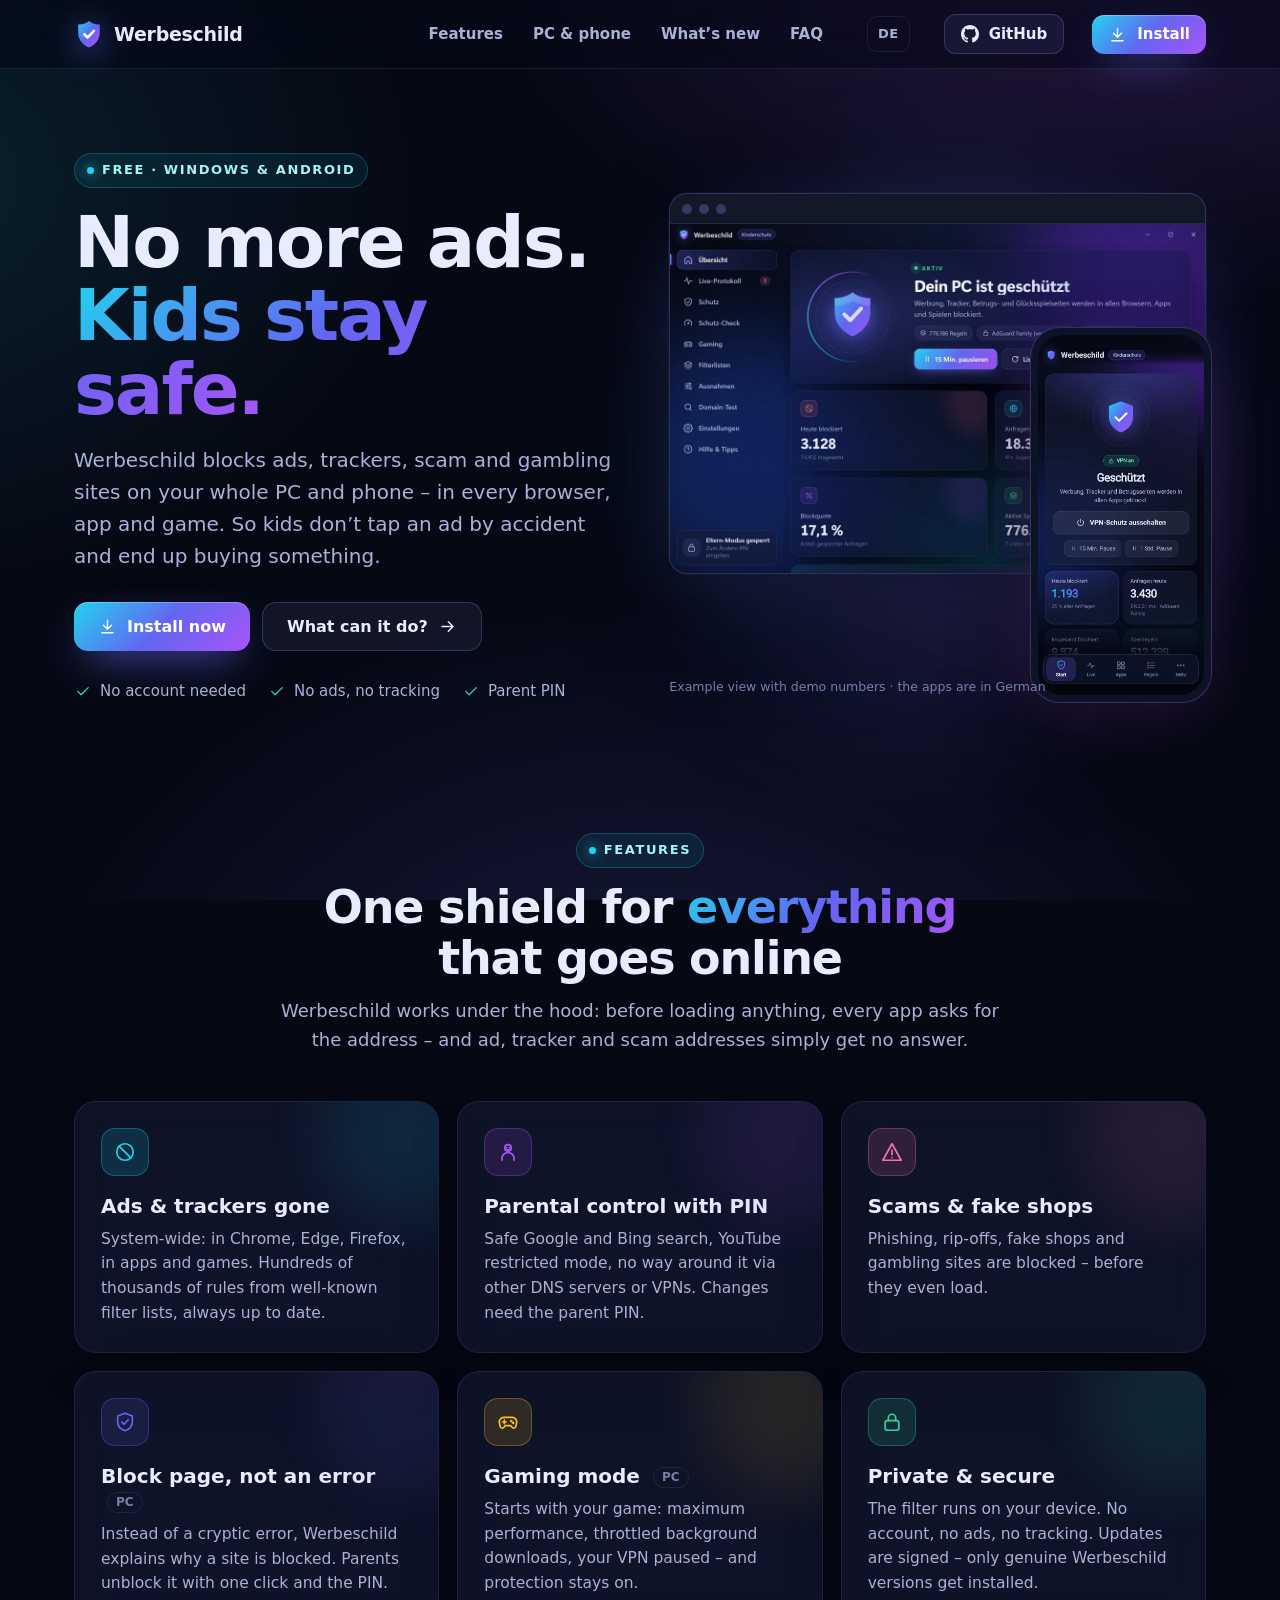
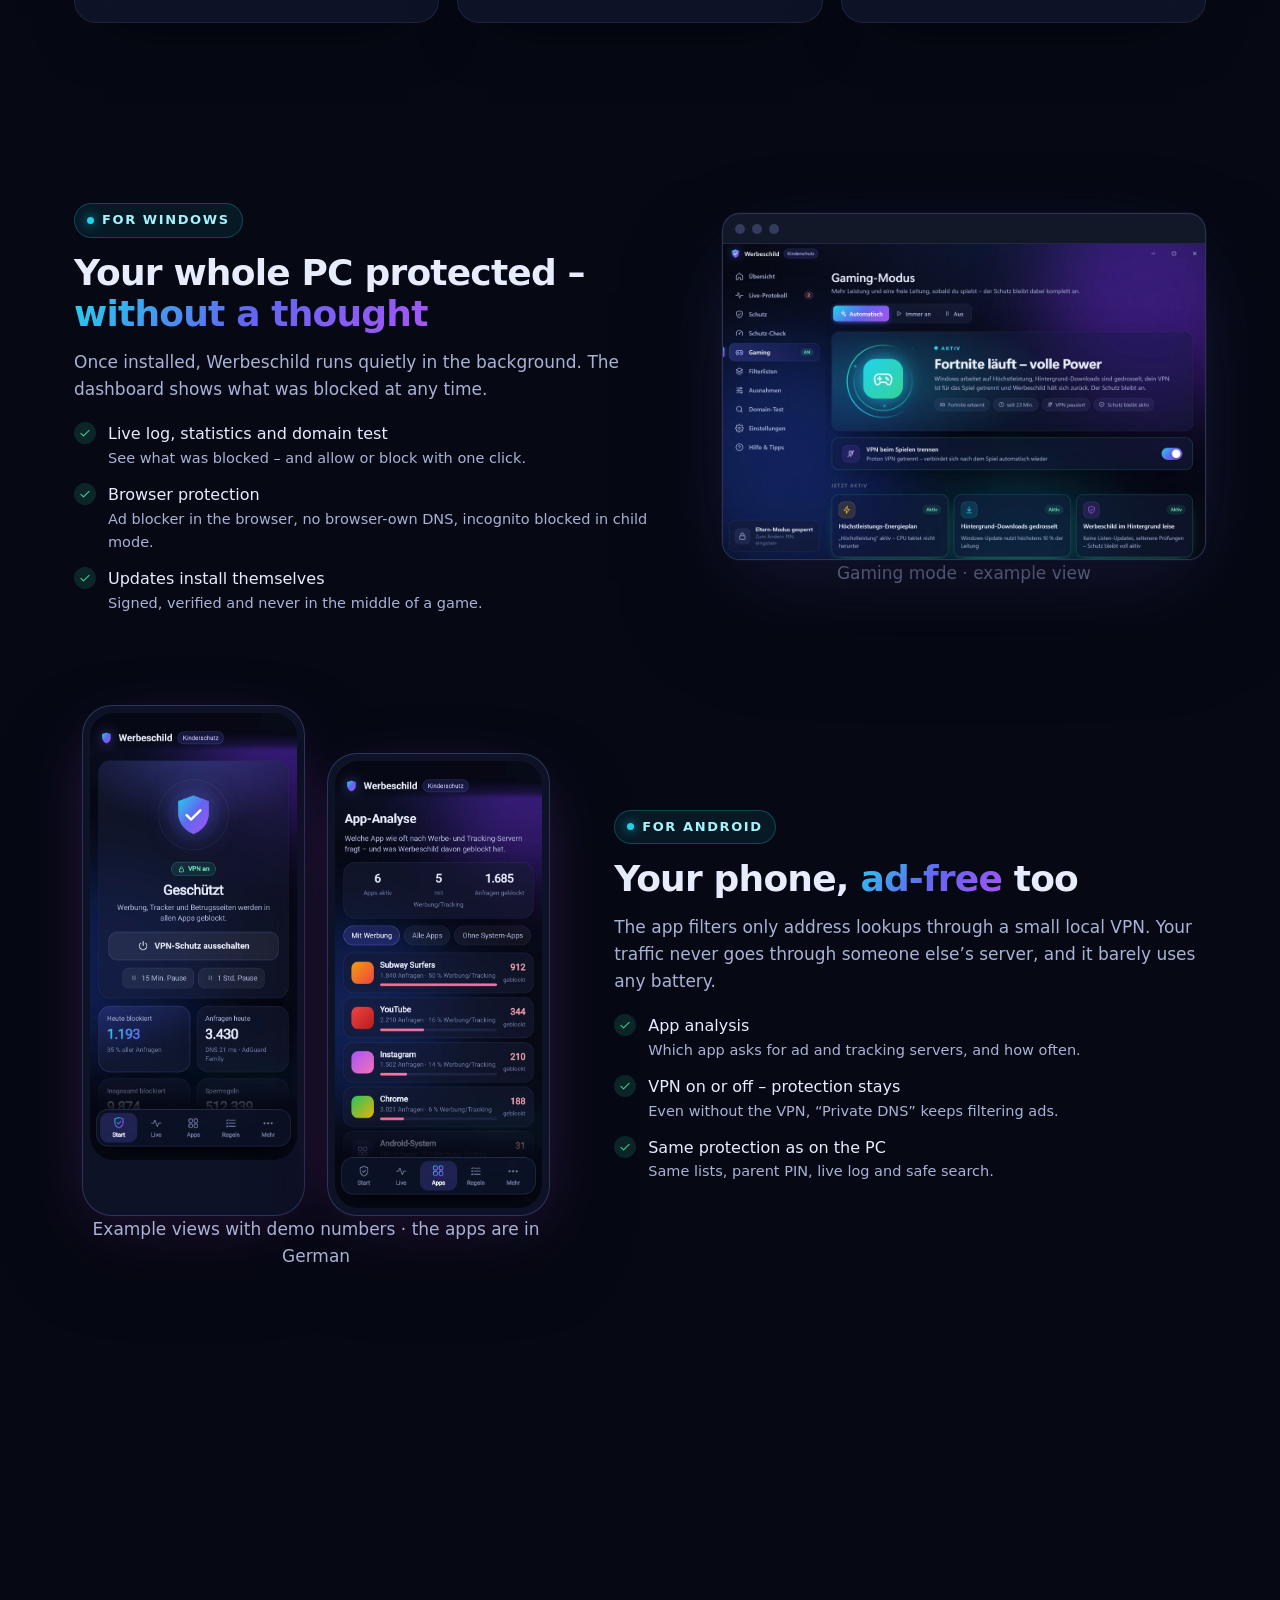
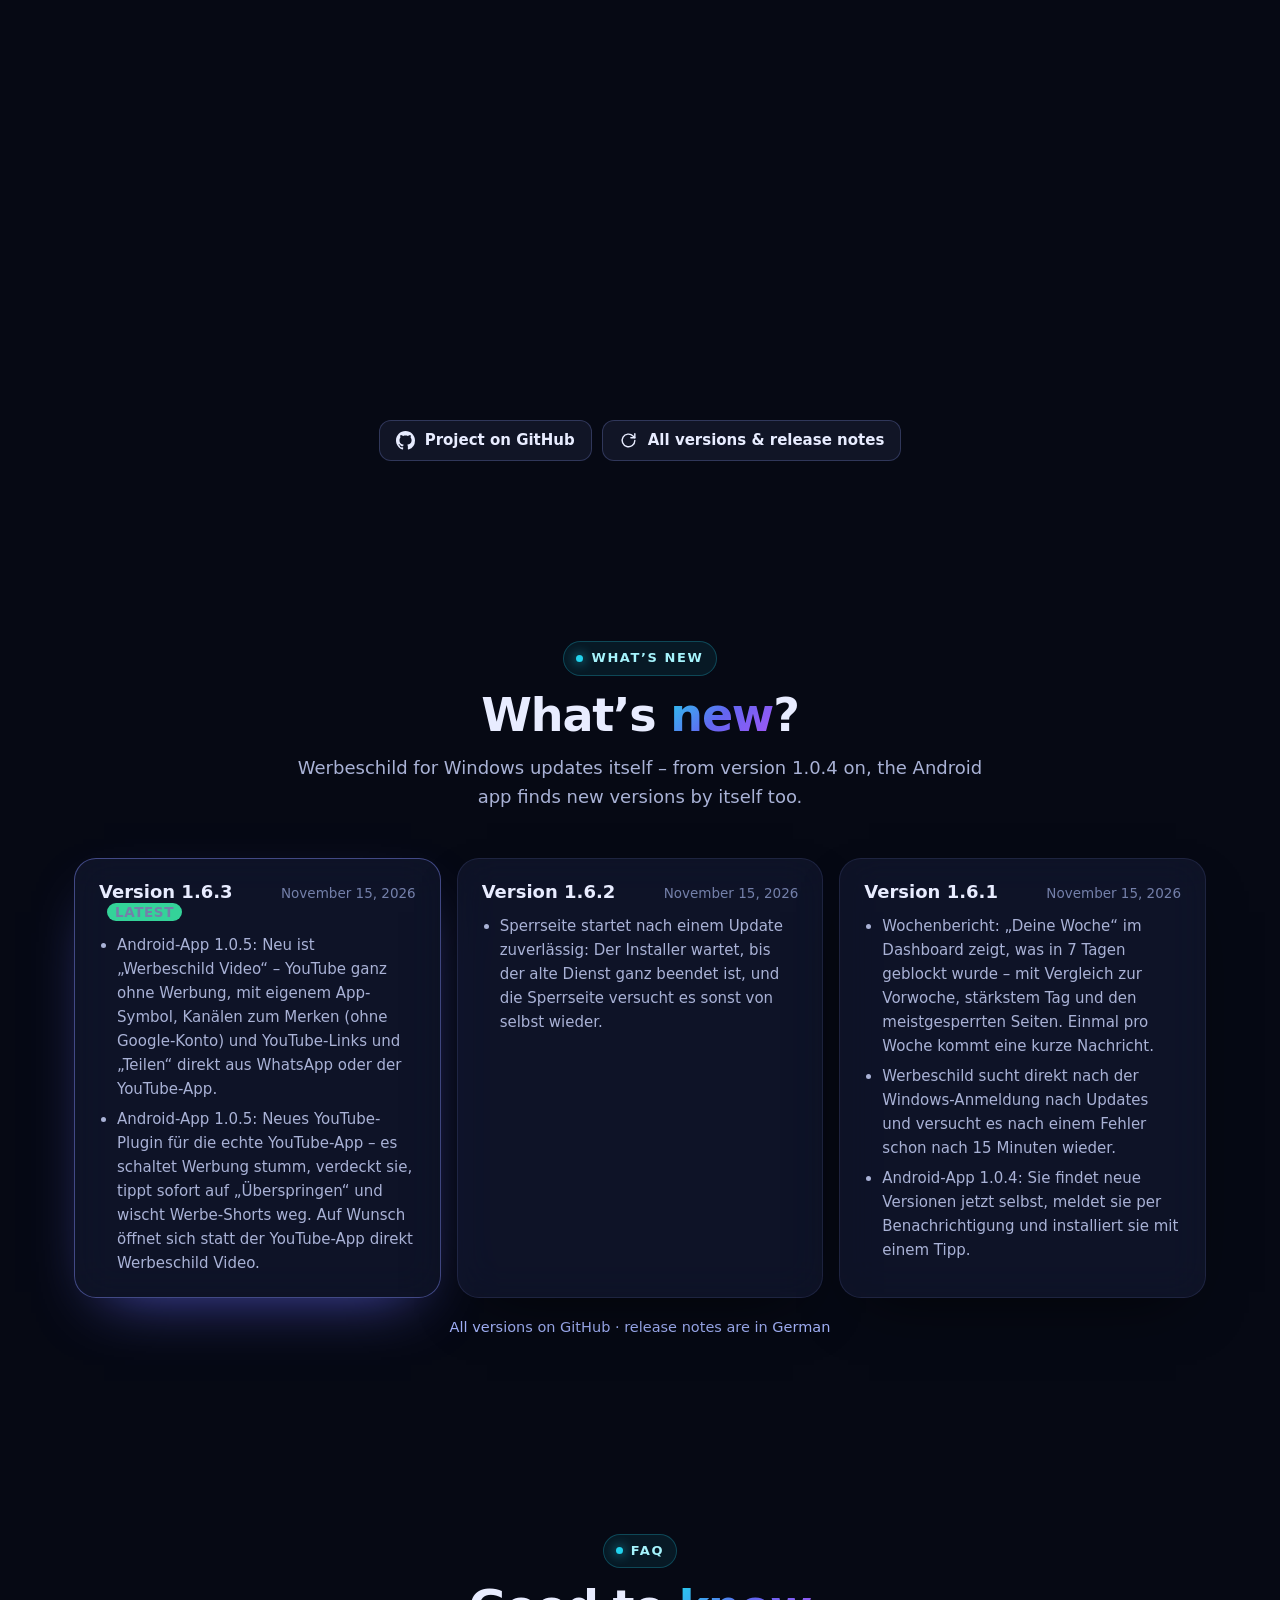
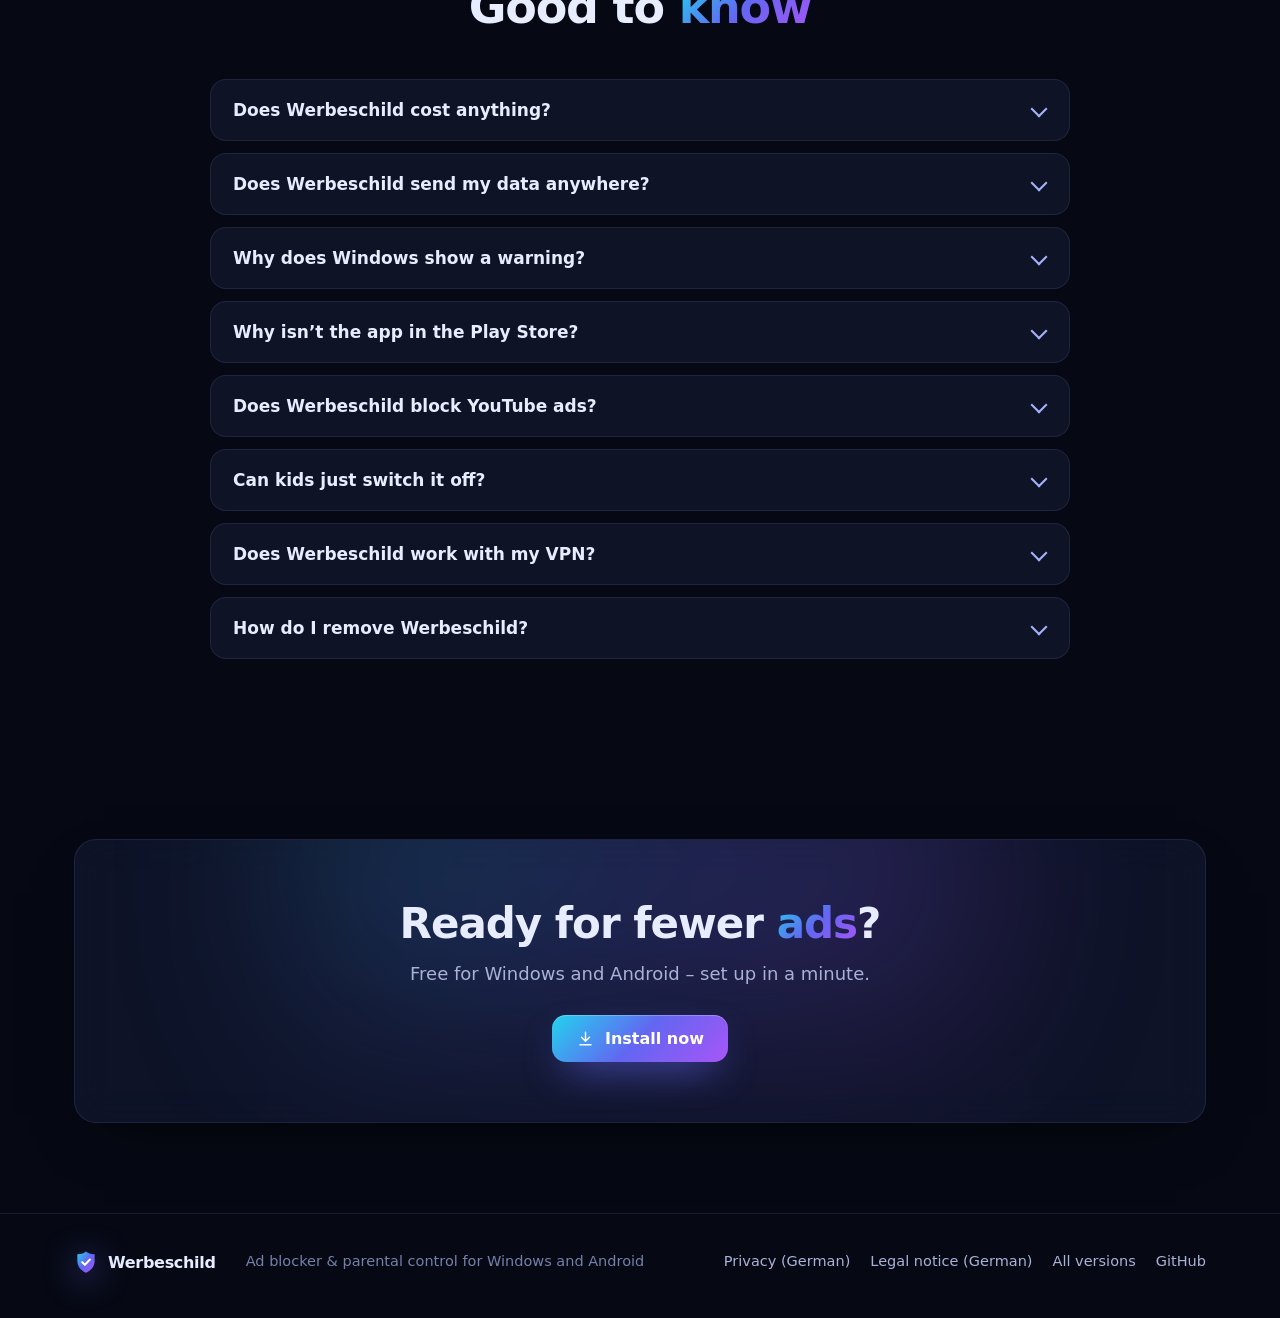
==== commit 11b2d49d: "Webseite aktualisiert" ====
--- a/docs/en/index.html
+++ b/docs/en/index.html
@@ -246,9 +246,9 @@
         </div>
         <!-- neuigkeiten:start -->
         <div class="news">
-          <article class="card news-item reveal"><div class="news-head"><b>Version 1.6.2<span class="news-new">LATEST</span></b><span>November 15, 2026</span></div><ul><li>Sperrseite startet nach einem Update zuverl&#228;ssig: Der Installer wartet, bis der alte Dienst ganz beendet ist, und die Sperrseite versucht es sonst von selbst wieder.</li></ul></article>
+          <article class="card news-item reveal"><div class="news-head"><b>Version 1.6.3<span class="news-new">LATEST</span></b><span>November 15, 2026</span></div><ul><li>Android-App 1.0.5: Neu ist „Werbeschild Video“ – YouTube ganz ohne Werbung, mit eigenem App-Symbol, Kan&#228;len zum Merken (ohne Google-Konto) und YouTube-Links und „Teilen“ direkt aus WhatsApp oder der YouTube-App.</li><li>Android-App 1.0.5: Neues YouTube-Plugin f&#252;r die echte YouTube-App – es schaltet Werbung stumm, verdeckt sie, tippt sofort auf „&#220;berspringen“ und wischt Werbe-Shorts weg. Auf Wunsch &#246;ffnet sich statt der YouTube-App direkt Werbeschild Video.</li></ul></article>
+          <article class="card news-item reveal"><div class="news-head"><b>Version 1.6.2</b><span>November 15, 2026</span></div><ul><li>Sperrseite startet nach einem Update zuverl&#228;ssig: Der Installer wartet, bis der alte Dienst ganz beendet ist, und die Sperrseite versucht es sonst von selbst wieder.</li></ul></article>
           <article class="card news-item reveal"><div class="news-head"><b>Version 1.6.1</b><span>November 15, 2026</span></div><ul><li>Wochenbericht: „Deine Woche“ im Dashboard zeigt, was in 7 Tagen geblockt wurde – mit Vergleich zur Vorwoche, st&#228;rkstem Tag und den meistgesperrten Seiten. Einmal pro Woche kommt eine kurze Nachricht.</li><li>Werbeschild sucht direkt nach der Windows-Anmeldung nach Updates und versucht es nach einem Fehler schon nach 15 Minuten wieder.</li><li>Android-App 1.0.4: Sie findet neue Versionen jetzt selbst, meldet sie per Benachrichtigung und installiert sie mit einem Tipp.</li></ul></article>
-          <article class="card news-item reveal"><div class="news-head"><b>Version 1.6.0</b><span>November 14, 2026</span></div><ul><li>Werbeschild aktualisiert sich jetzt automatisch – nur mit Werbeschild-Signatur und nie w&#228;hrend eines Spiels.</li><li>Einstellungen → Updates: Stand ansehen, sofort suchen, automatisches Installieren an- oder ausschalten.</li><li>Gaming-Modus: Dein VPN (z. B. Proton VPN) wird beim Spielen getrennt und danach wieder verbunden.</li></ul></article>
         </div>
         <p class="news-more"><a href="https://github.com/MHP3878/werbeschild/releases">All versions on GitHub · release notes are in German</a></p>
         <!-- neuigkeiten:end -->
@@ -275,7 +275,7 @@
           <details class="reveal"><summary>Why isn’t the app in the Play Store?</summary><div class="a"><p>Google doesn’t allow system-wide ad blockers in the Play Store. So you download the app here; Android asks once whether your browser may install apps.</p></div></details>
           <details class="reveal"><summary>Does Werbeschild block YouTube ads?</summary><div class="a">
             <p>Honestly: in the YouTube app no blocker of this kind can, because the ads come from the same servers as the videos.</p>
-            <p>In the browser on a PC, Werbeschild helps out: in Firefox it sets up uBlock Origin, which removes YouTube ads too. Chrome, Edge and Brave get uBlock Origin Lite, which only catches some YouTube ads. On the phone, the app explains how to do it with Firefox or Brave.</p>
+            <p>In the browser on a PC, Werbeschild helps out: in Firefox it sets up uBlock Origin, which removes YouTube ads too. Chrome, Edge and Brave get uBlock Origin Lite, which only catches some YouTube ads. On the phone there is <b>Werbeschild Video</b>: YouTube with no ads at all, with its own app icon. And in the real YouTube app, the YouTube plugin mutes ads, covers them and skips them as soon as possible.</p>
           </div></details>
           <details class="reveal"><summary>Can kids just switch it off?</summary><div class="a">
             <p>On the PC, child mode locks all settings behind the parent PIN. Important: kids should use a normal Windows account without administrator rights – an administrator can switch off anything.</p>
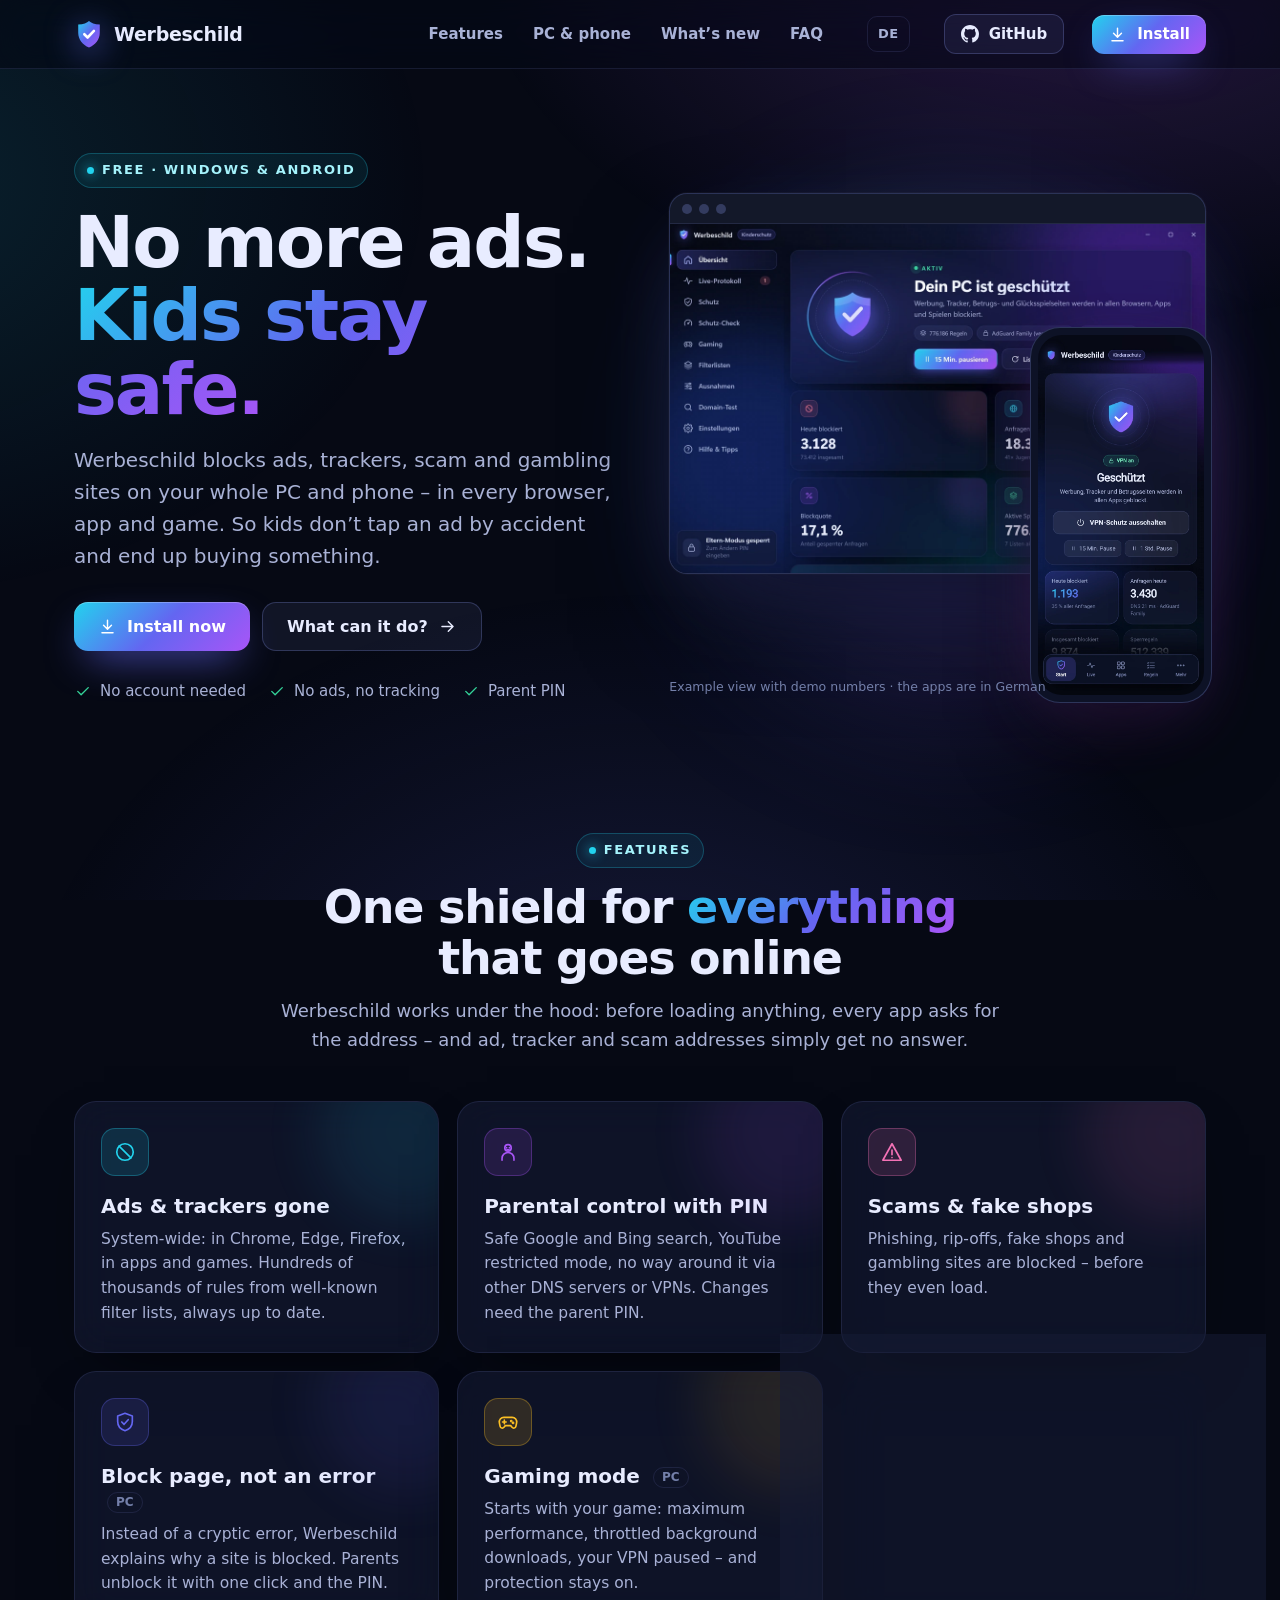
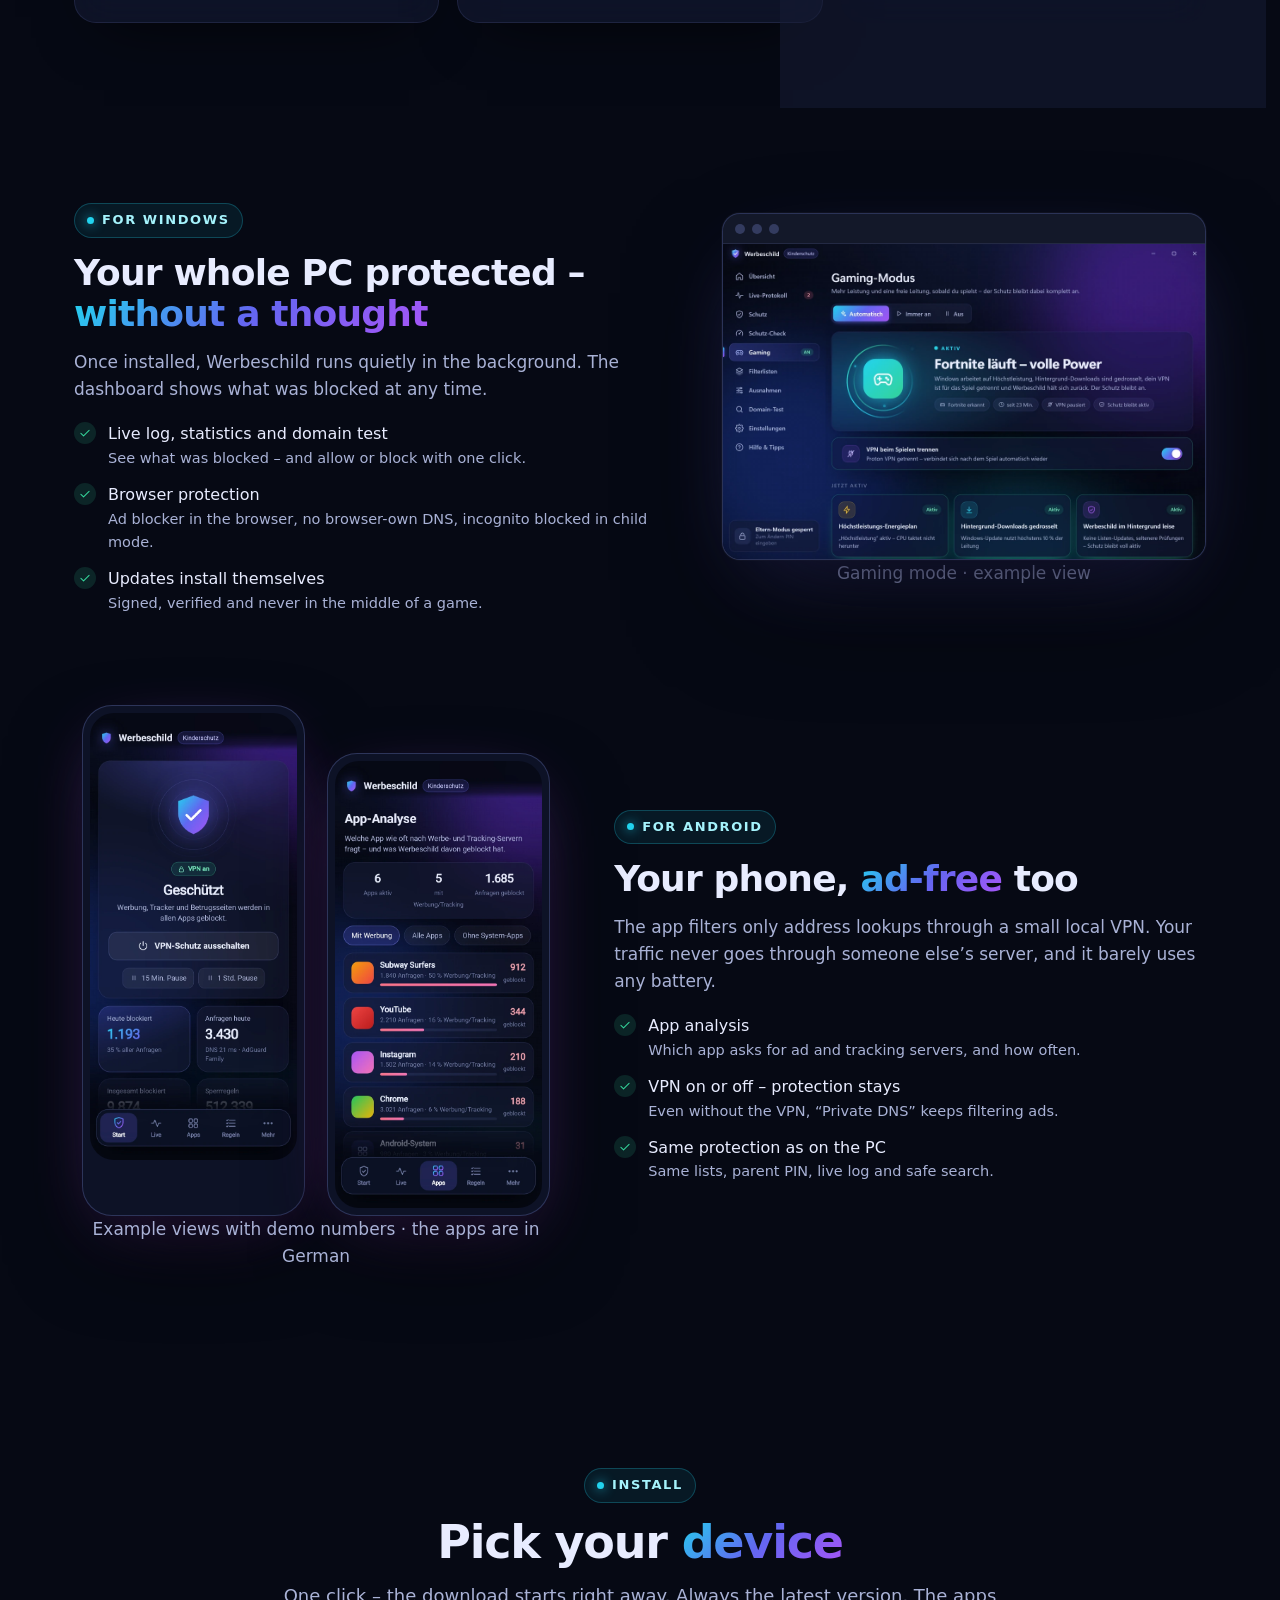
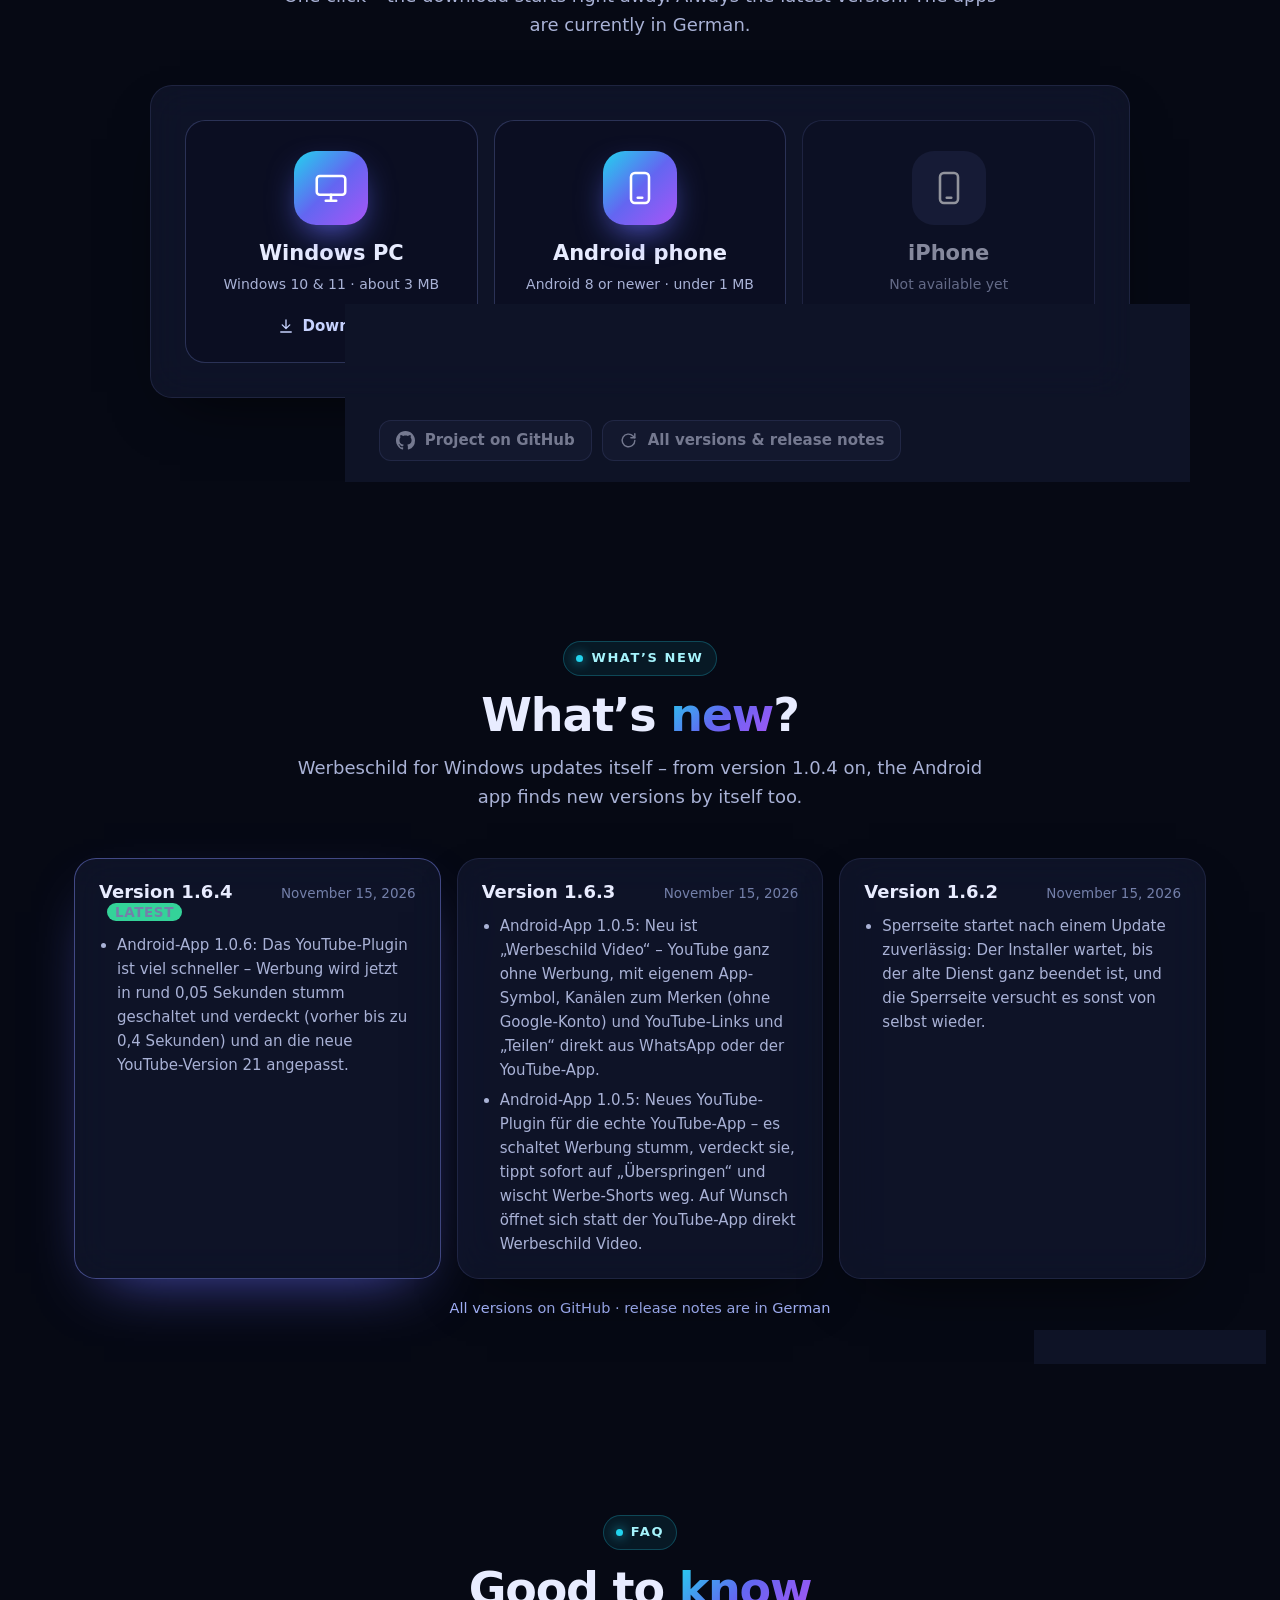
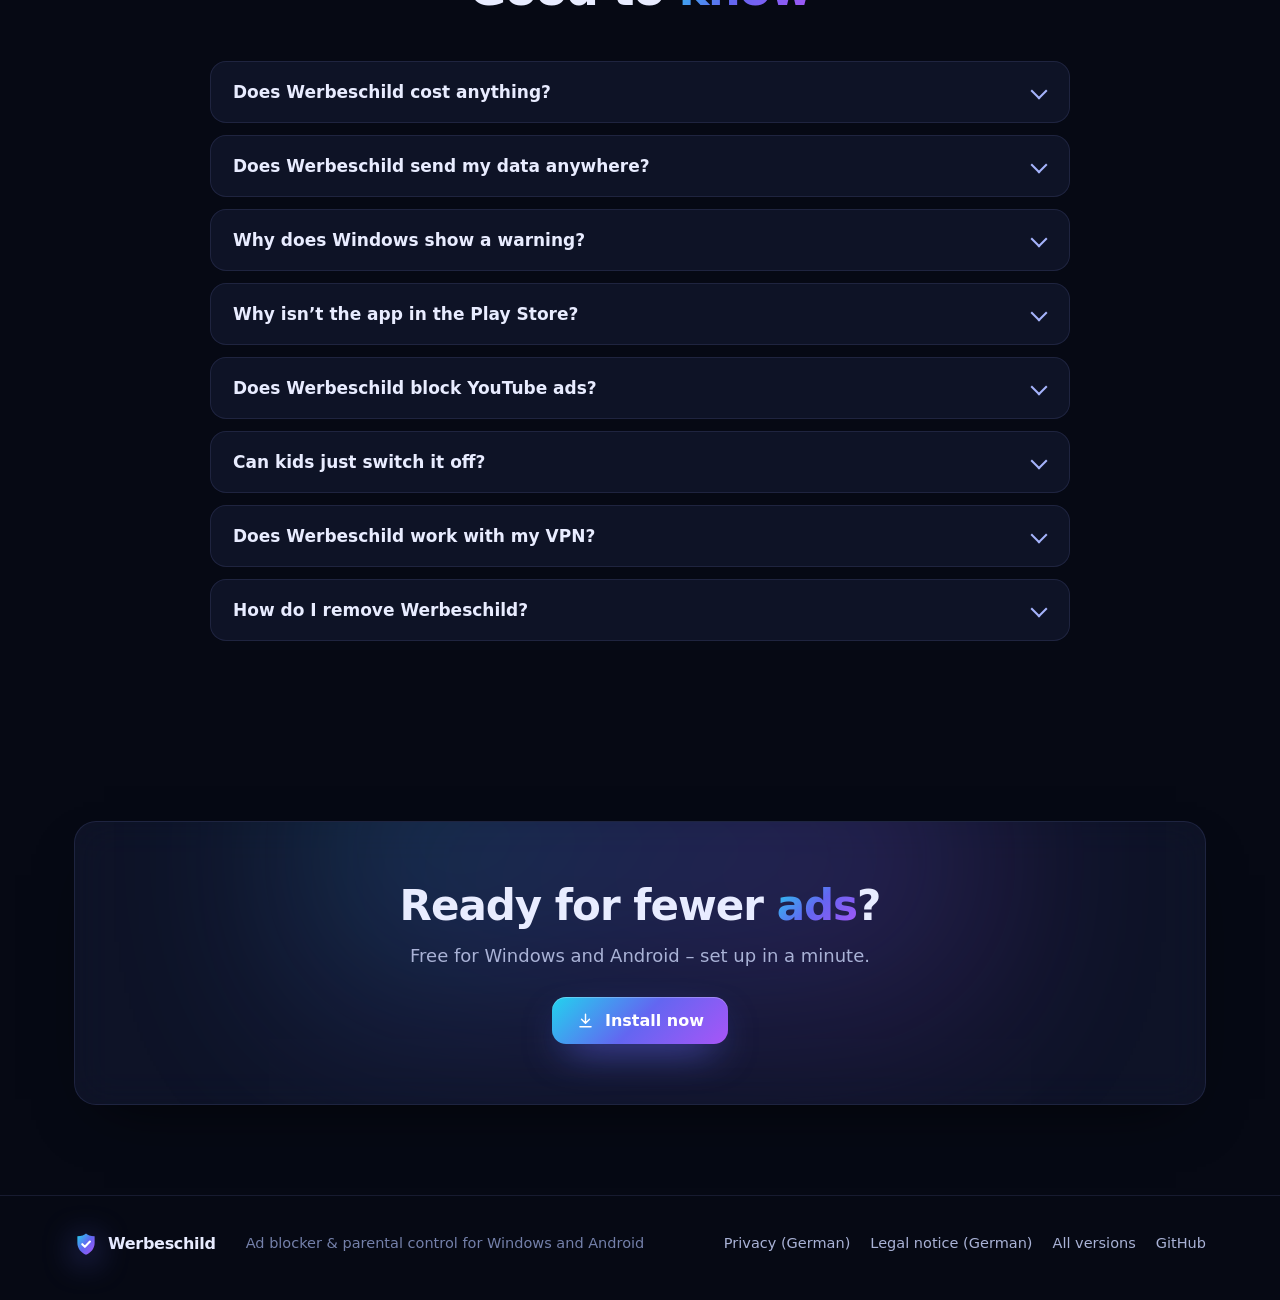
==== commit 4ae07528: "Webseite aktualisiert" ====
--- a/docs/en/index.html
+++ b/docs/en/index.html
@@ -246,9 +246,9 @@
         </div>
         <!-- neuigkeiten:start -->
         <div class="news">
-          <article class="card news-item reveal"><div class="news-head"><b>Version 1.6.3<span class="news-new">LATEST</span></b><span>November 15, 2026</span></div><ul><li>Android-App 1.0.5: Neu ist „Werbeschild Video“ – YouTube ganz ohne Werbung, mit eigenem App-Symbol, Kan&#228;len zum Merken (ohne Google-Konto) und YouTube-Links und „Teilen“ direkt aus WhatsApp oder der YouTube-App.</li><li>Android-App 1.0.5: Neues YouTube-Plugin f&#252;r die echte YouTube-App – es schaltet Werbung stumm, verdeckt sie, tippt sofort auf „&#220;berspringen“ und wischt Werbe-Shorts weg. Auf Wunsch &#246;ffnet sich statt der YouTube-App direkt Werbeschild Video.</li></ul></article>
+          <article class="card news-item reveal"><div class="news-head"><b>Version 1.6.4<span class="news-new">LATEST</span></b><span>November 15, 2026</span></div><ul><li>Android-App 1.0.6: Das YouTube-Plugin ist viel schneller – Werbung wird jetzt in rund 0,05 Sekunden stumm geschaltet und verdeckt (vorher bis zu 0,4 Sekunden) und an die neue YouTube-Version 21 angepasst.</li></ul></article>
+          <article class="card news-item reveal"><div class="news-head"><b>Version 1.6.3</b><span>November 15, 2026</span></div><ul><li>Android-App 1.0.5: Neu ist „Werbeschild Video“ – YouTube ganz ohne Werbung, mit eigenem App-Symbol, Kan&#228;len zum Merken (ohne Google-Konto) und YouTube-Links und „Teilen“ direkt aus WhatsApp oder der YouTube-App.</li><li>Android-App 1.0.5: Neues YouTube-Plugin f&#252;r die echte YouTube-App – es schaltet Werbung stumm, verdeckt sie, tippt sofort auf „&#220;berspringen“ und wischt Werbe-Shorts weg. Auf Wunsch &#246;ffnet sich statt der YouTube-App direkt Werbeschild Video.</li></ul></article>
           <article class="card news-item reveal"><div class="news-head"><b>Version 1.6.2</b><span>November 15, 2026</span></div><ul><li>Sperrseite startet nach einem Update zuverl&#228;ssig: Der Installer wartet, bis der alte Dienst ganz beendet ist, und die Sperrseite versucht es sonst von selbst wieder.</li></ul></article>
-          <article class="card news-item reveal"><div class="news-head"><b>Version 1.6.1</b><span>November 15, 2026</span></div><ul><li>Wochenbericht: „Deine Woche“ im Dashboard zeigt, was in 7 Tagen geblockt wurde – mit Vergleich zur Vorwoche, st&#228;rkstem Tag und den meistgesperrten Seiten. Einmal pro Woche kommt eine kurze Nachricht.</li><li>Werbeschild sucht direkt nach der Windows-Anmeldung nach Updates und versucht es nach einem Fehler schon nach 15 Minuten wieder.</li><li>Android-App 1.0.4: Sie findet neue Versionen jetzt selbst, meldet sie per Benachrichtigung und installiert sie mit einem Tipp.</li></ul></article>
         </div>
         <p class="news-more"><a href="https://github.com/MHP3878/werbeschild/releases">All versions on GitHub · release notes are in German</a></p>
         <!-- neuigkeiten:end -->
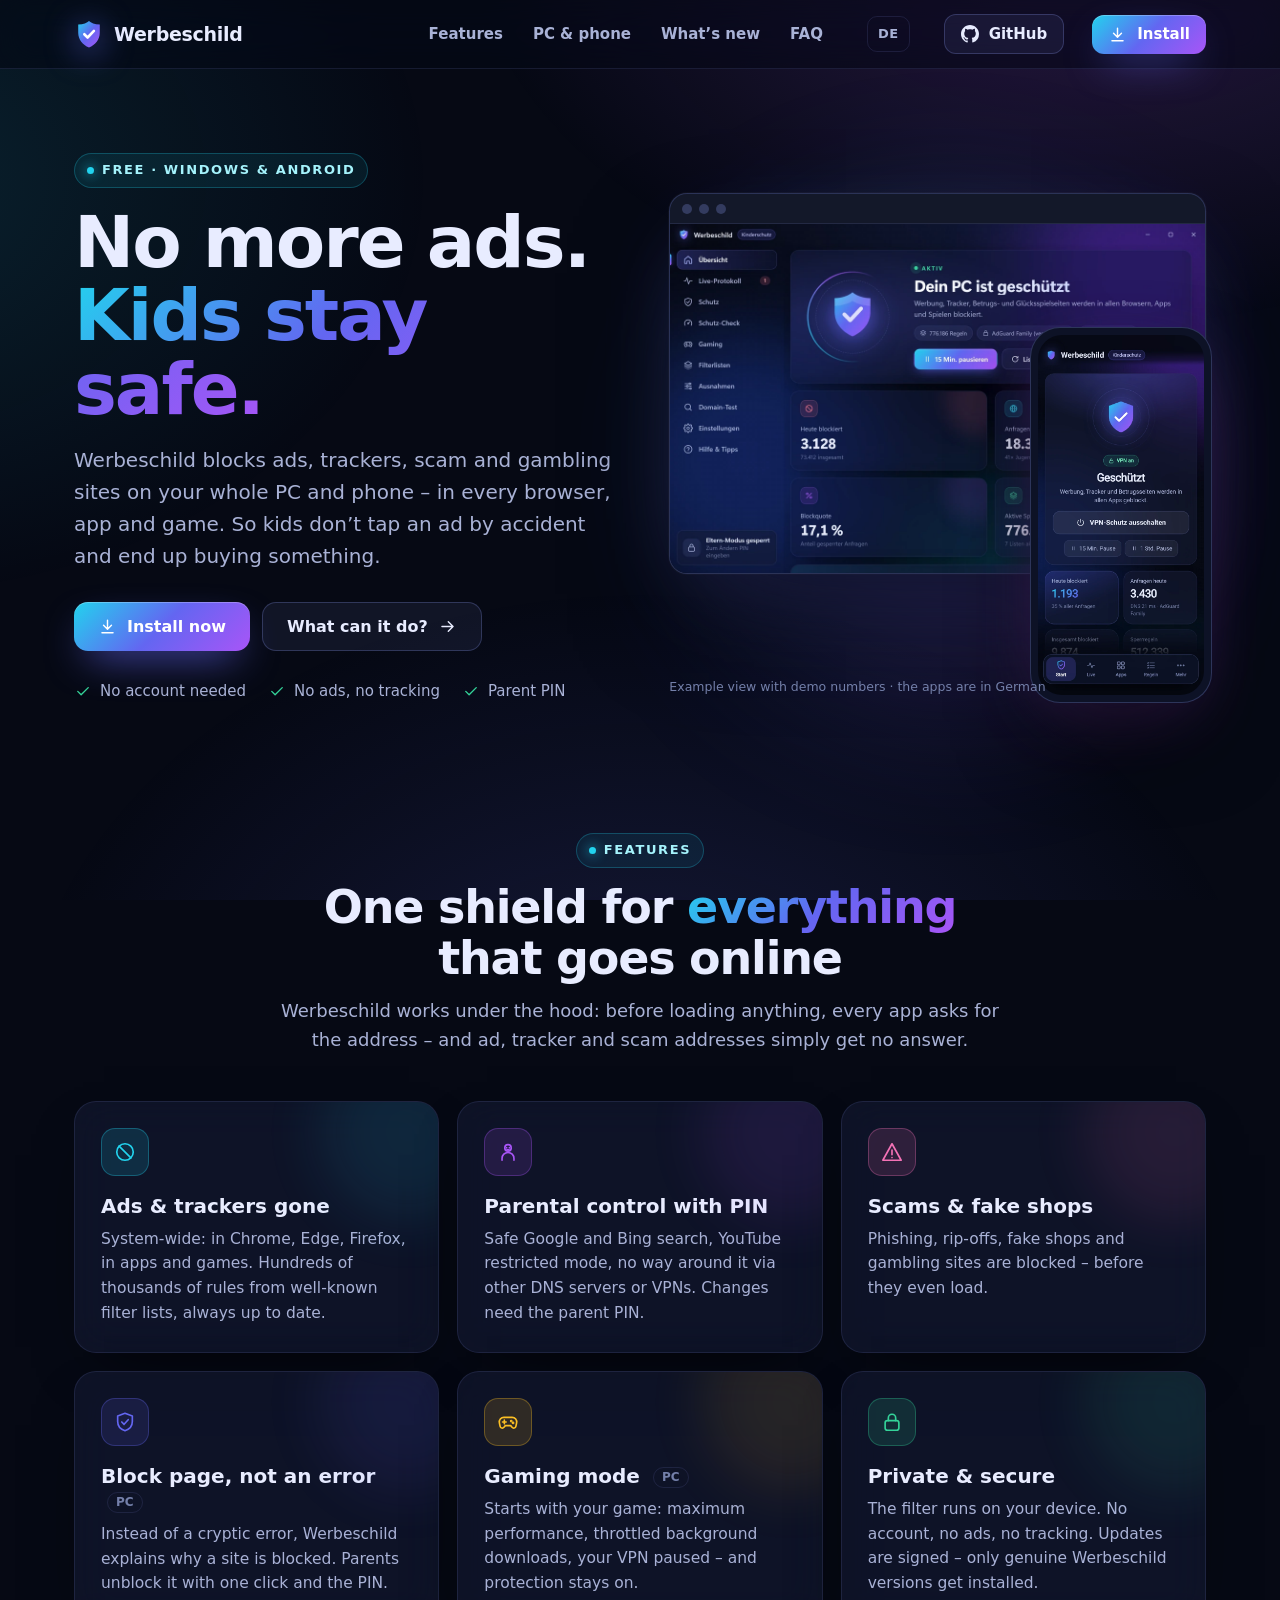
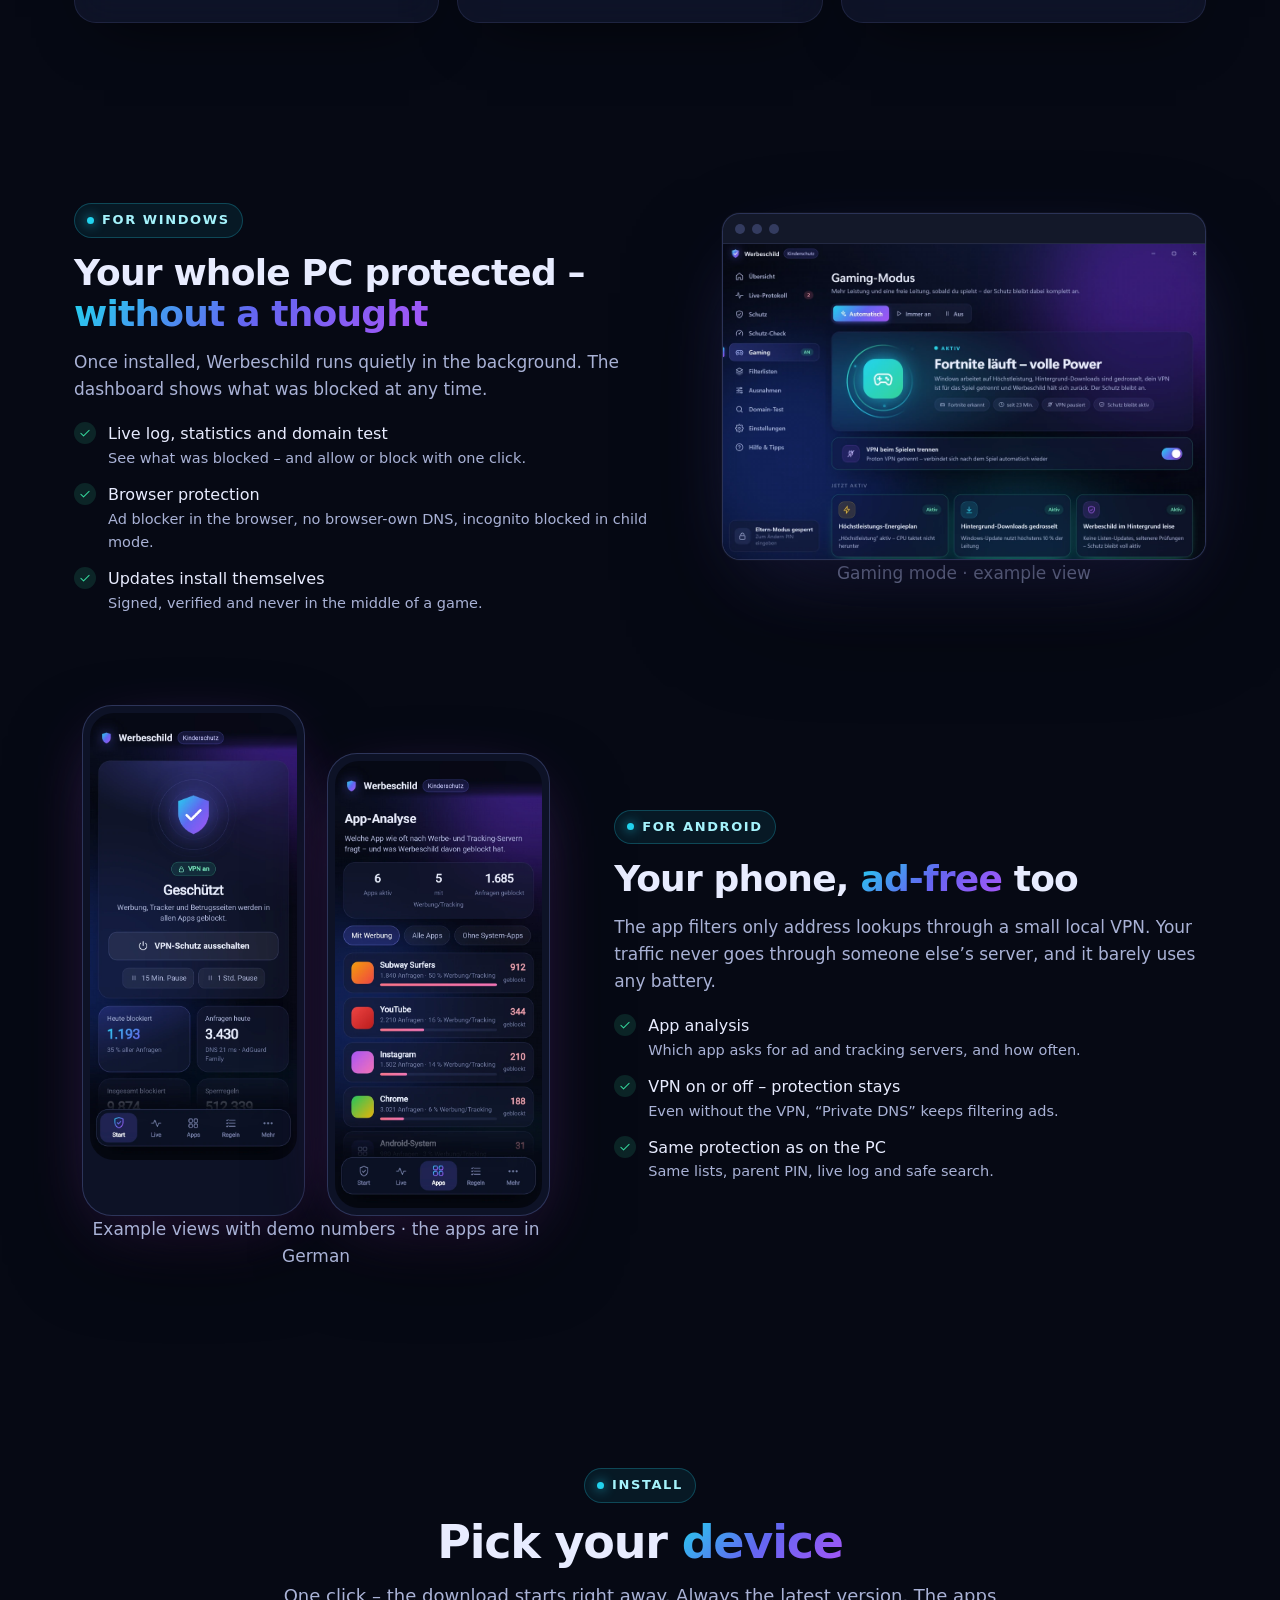
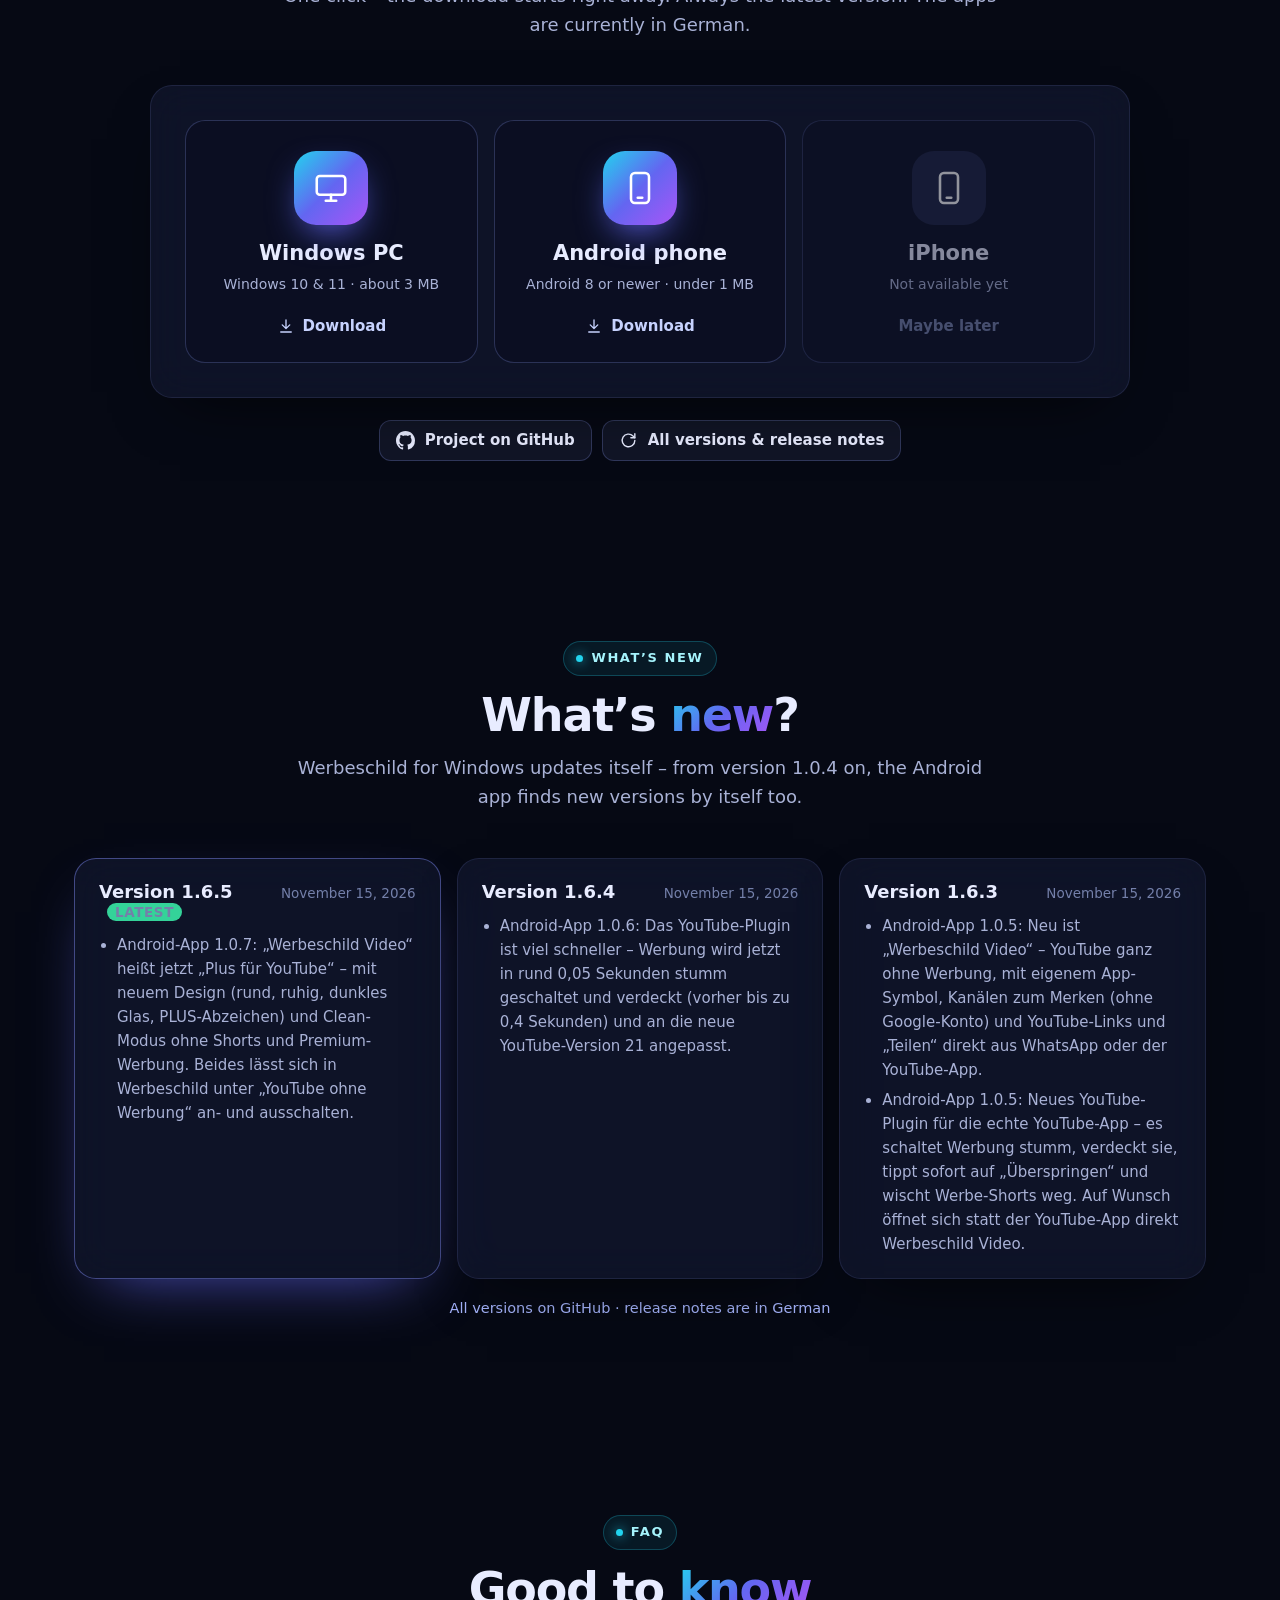
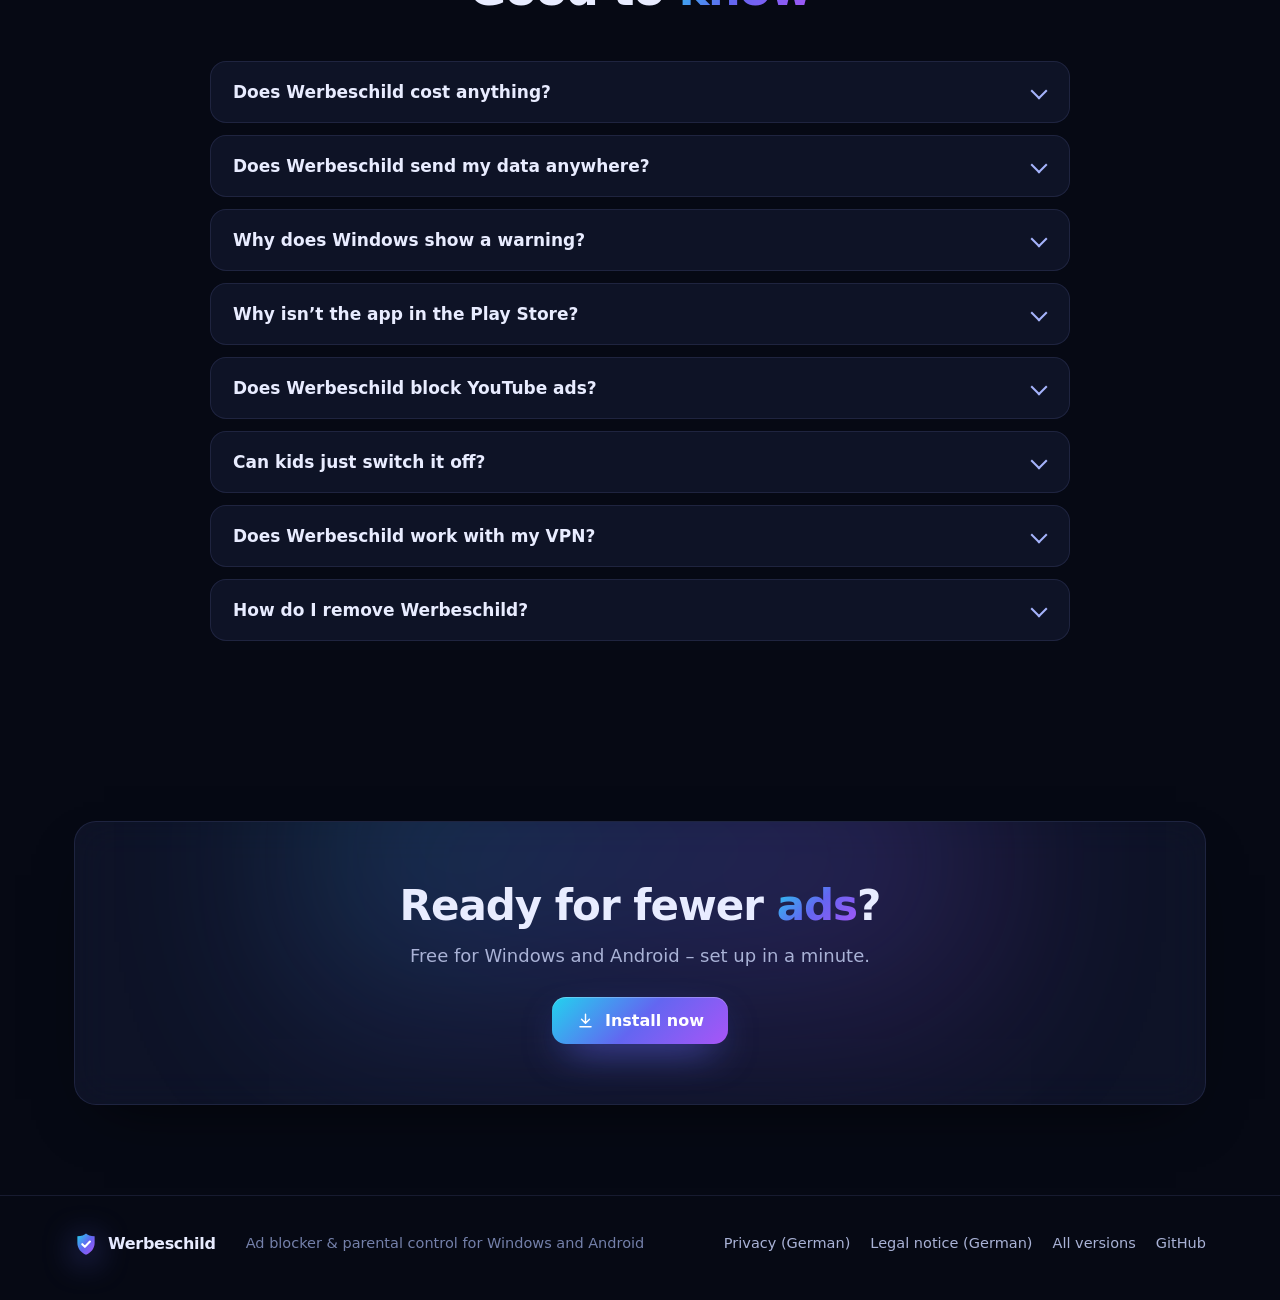
==== commit 9aa07617: "Webseite aktualisiert" ====
--- a/docs/en/index.html
+++ b/docs/en/index.html
@@ -246,9 +246,9 @@
         </div>
         <!-- neuigkeiten:start -->
         <div class="news">
-          <article class="card news-item reveal"><div class="news-head"><b>Version 1.6.4<span class="news-new">LATEST</span></b><span>November 15, 2026</span></div><ul><li>Android-App 1.0.6: Das YouTube-Plugin ist viel schneller – Werbung wird jetzt in rund 0,05 Sekunden stumm geschaltet und verdeckt (vorher bis zu 0,4 Sekunden) und an die neue YouTube-Version 21 angepasst.</li></ul></article>
+          <article class="card news-item reveal"><div class="news-head"><b>Version 1.6.5<span class="news-new">LATEST</span></b><span>November 15, 2026</span></div><ul><li>Android-App 1.0.7: „Werbeschild Video“ hei&#223;t jetzt „Plus f&#252;r YouTube“ – mit neuem Design (rund, ruhig, dunkles Glas, PLUS-Abzeichen) und Clean-Modus ohne Shorts und Premium-Werbung. Beides l&#228;sst sich in Werbeschild unter „YouTube ohne Werbung“ an- und ausschalten.</li></ul></article>
+          <article class="card news-item reveal"><div class="news-head"><b>Version 1.6.4</b><span>November 15, 2026</span></div><ul><li>Android-App 1.0.6: Das YouTube-Plugin ist viel schneller – Werbung wird jetzt in rund 0,05 Sekunden stumm geschaltet und verdeckt (vorher bis zu 0,4 Sekunden) und an die neue YouTube-Version 21 angepasst.</li></ul></article>
           <article class="card news-item reveal"><div class="news-head"><b>Version 1.6.3</b><span>November 15, 2026</span></div><ul><li>Android-App 1.0.5: Neu ist „Werbeschild Video“ – YouTube ganz ohne Werbung, mit eigenem App-Symbol, Kan&#228;len zum Merken (ohne Google-Konto) und YouTube-Links und „Teilen“ direkt aus WhatsApp oder der YouTube-App.</li><li>Android-App 1.0.5: Neues YouTube-Plugin f&#252;r die echte YouTube-App – es schaltet Werbung stumm, verdeckt sie, tippt sofort auf „&#220;berspringen“ und wischt Werbe-Shorts weg. Auf Wunsch &#246;ffnet sich statt der YouTube-App direkt Werbeschild Video.</li></ul></article>
-          <article class="card news-item reveal"><div class="news-head"><b>Version 1.6.2</b><span>November 15, 2026</span></div><ul><li>Sperrseite startet nach einem Update zuverl&#228;ssig: Der Installer wartet, bis der alte Dienst ganz beendet ist, und die Sperrseite versucht es sonst von selbst wieder.</li></ul></article>
         </div>
         <p class="news-more"><a href="https://github.com/MHP3878/werbeschild/releases">All versions on GitHub · release notes are in German</a></p>
         <!-- neuigkeiten:end -->
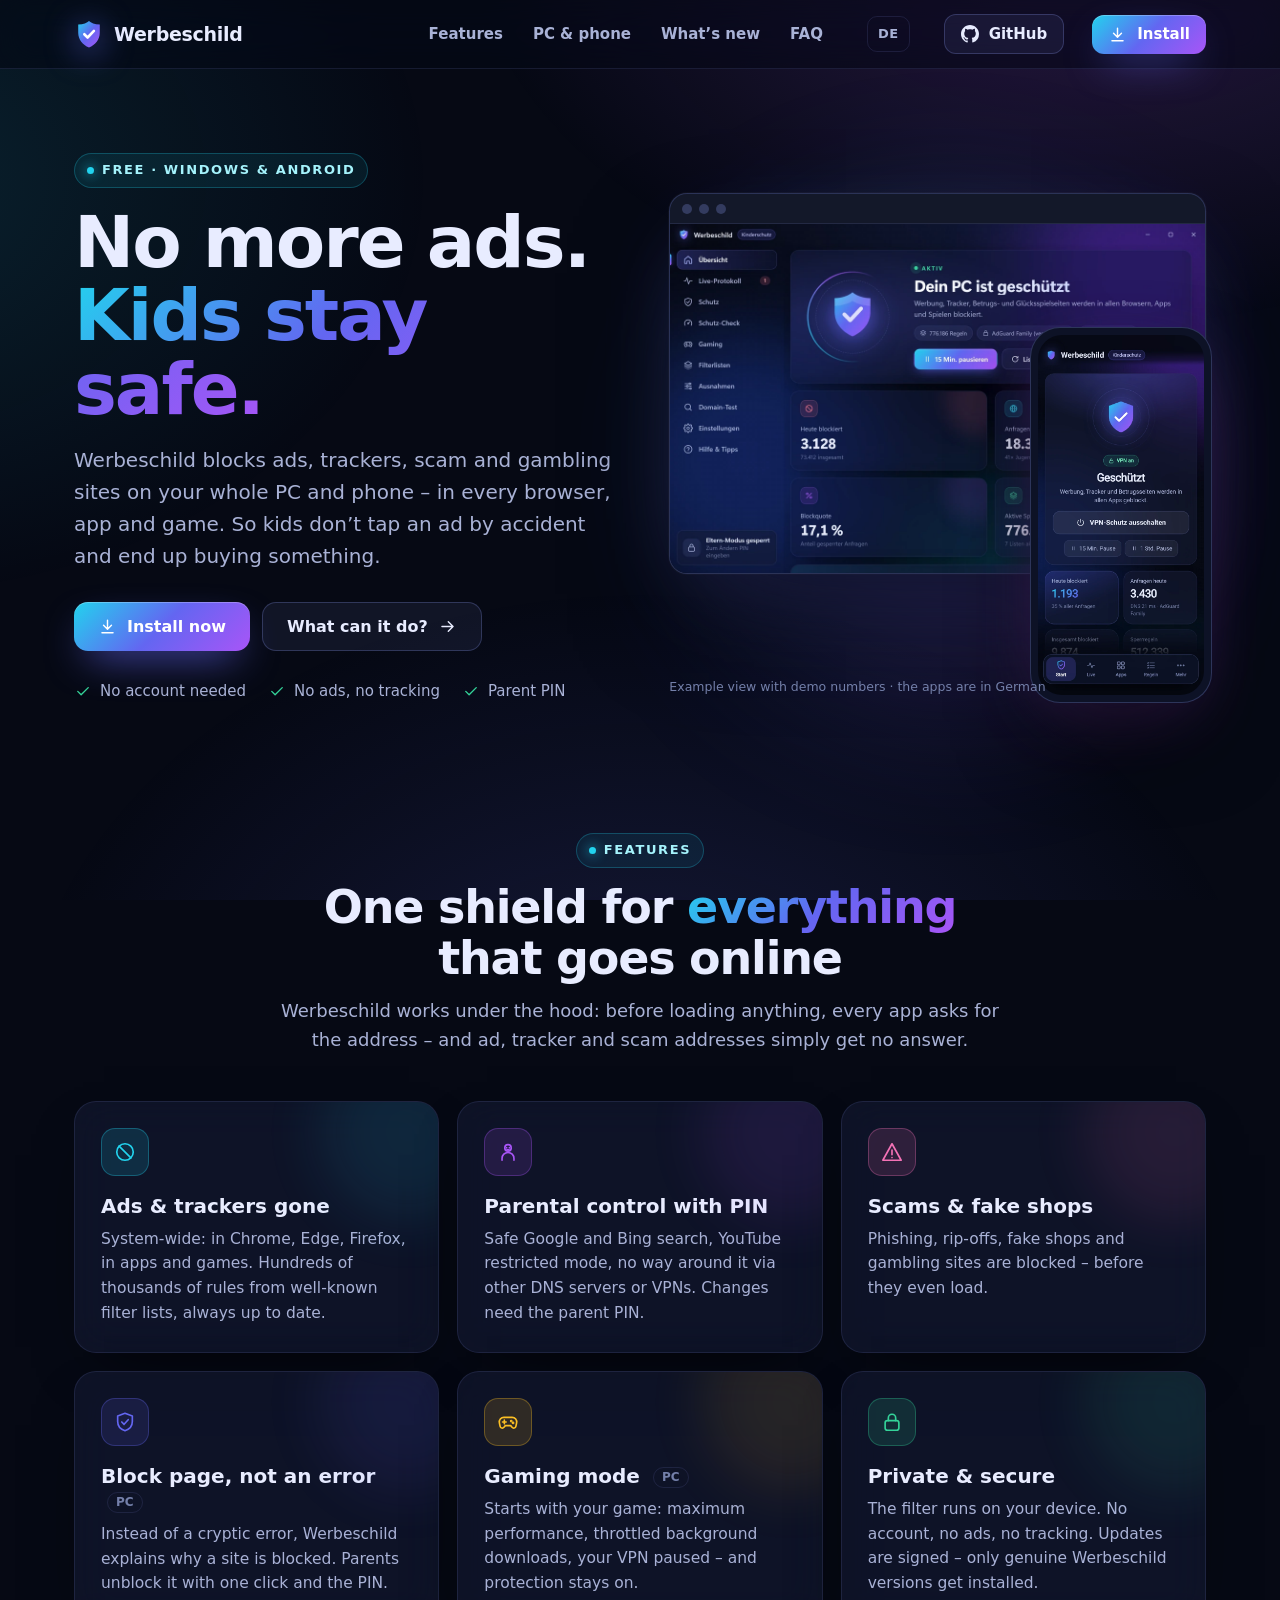
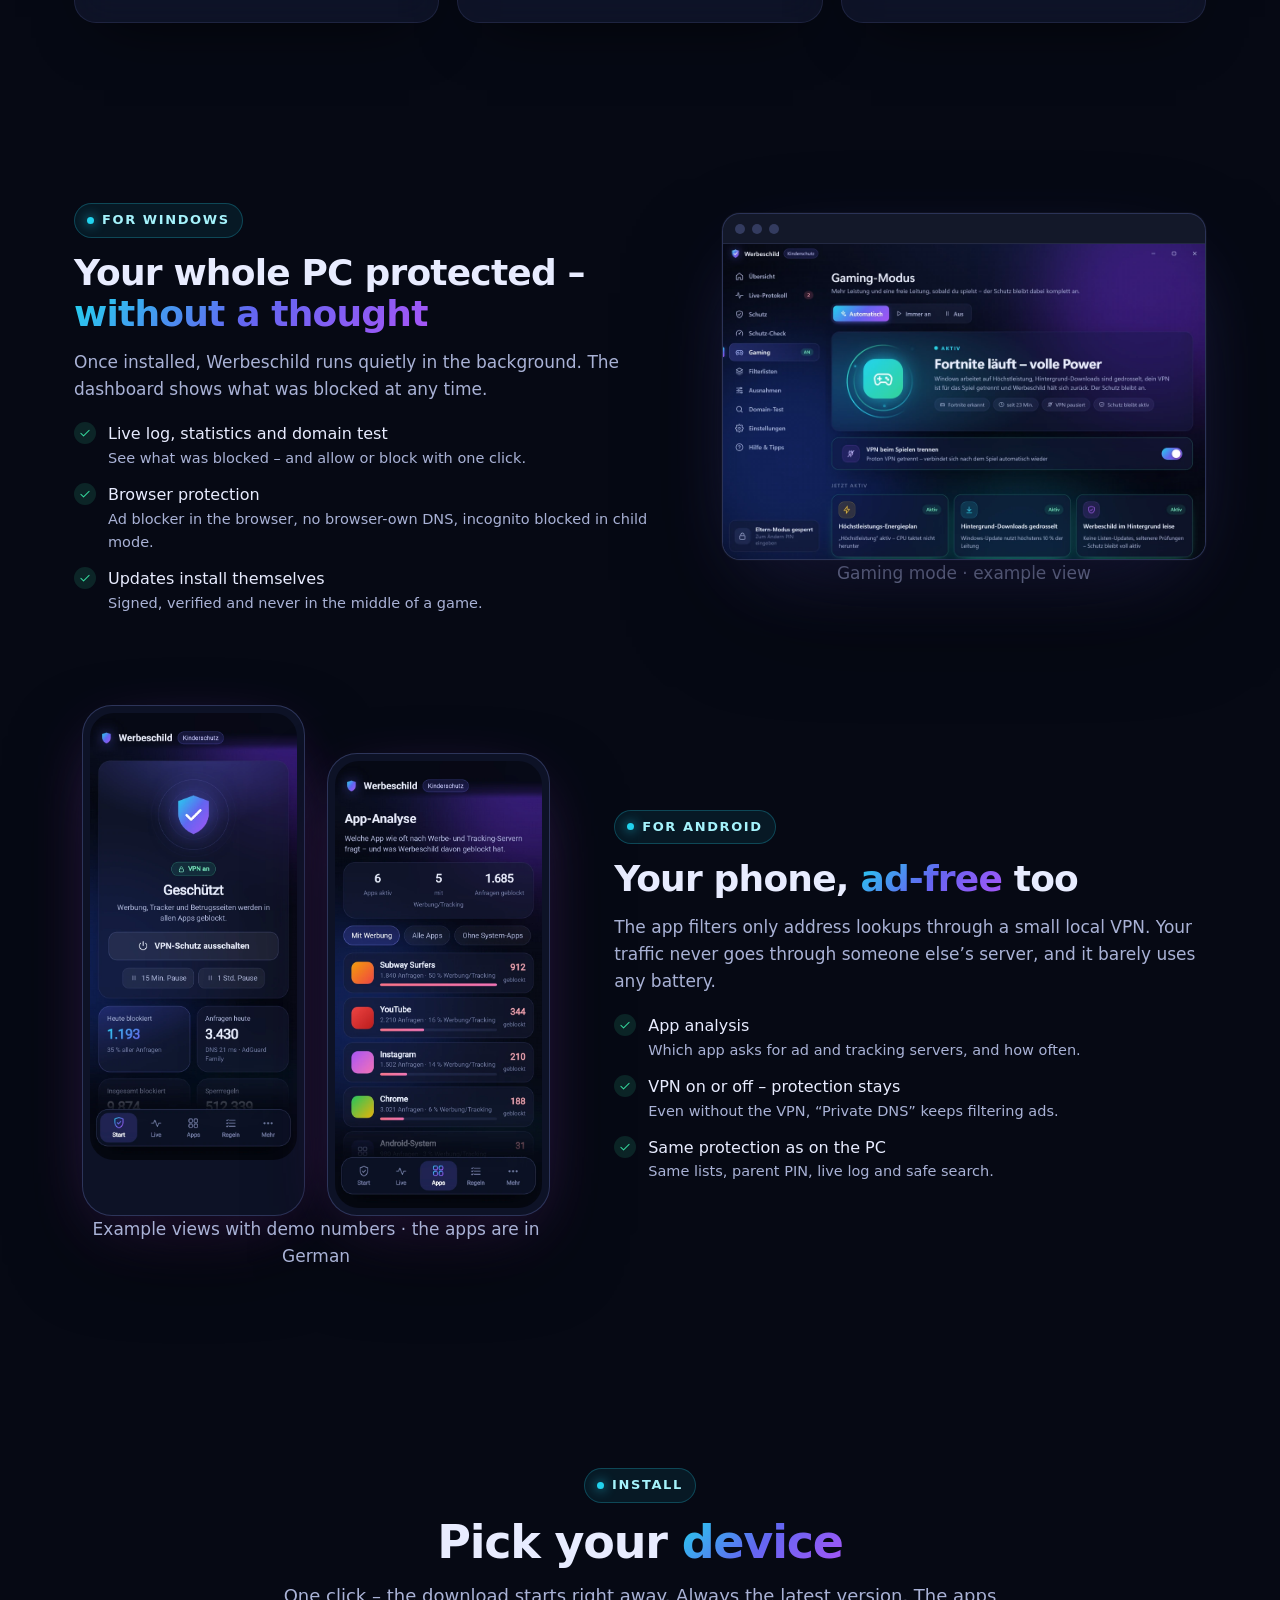
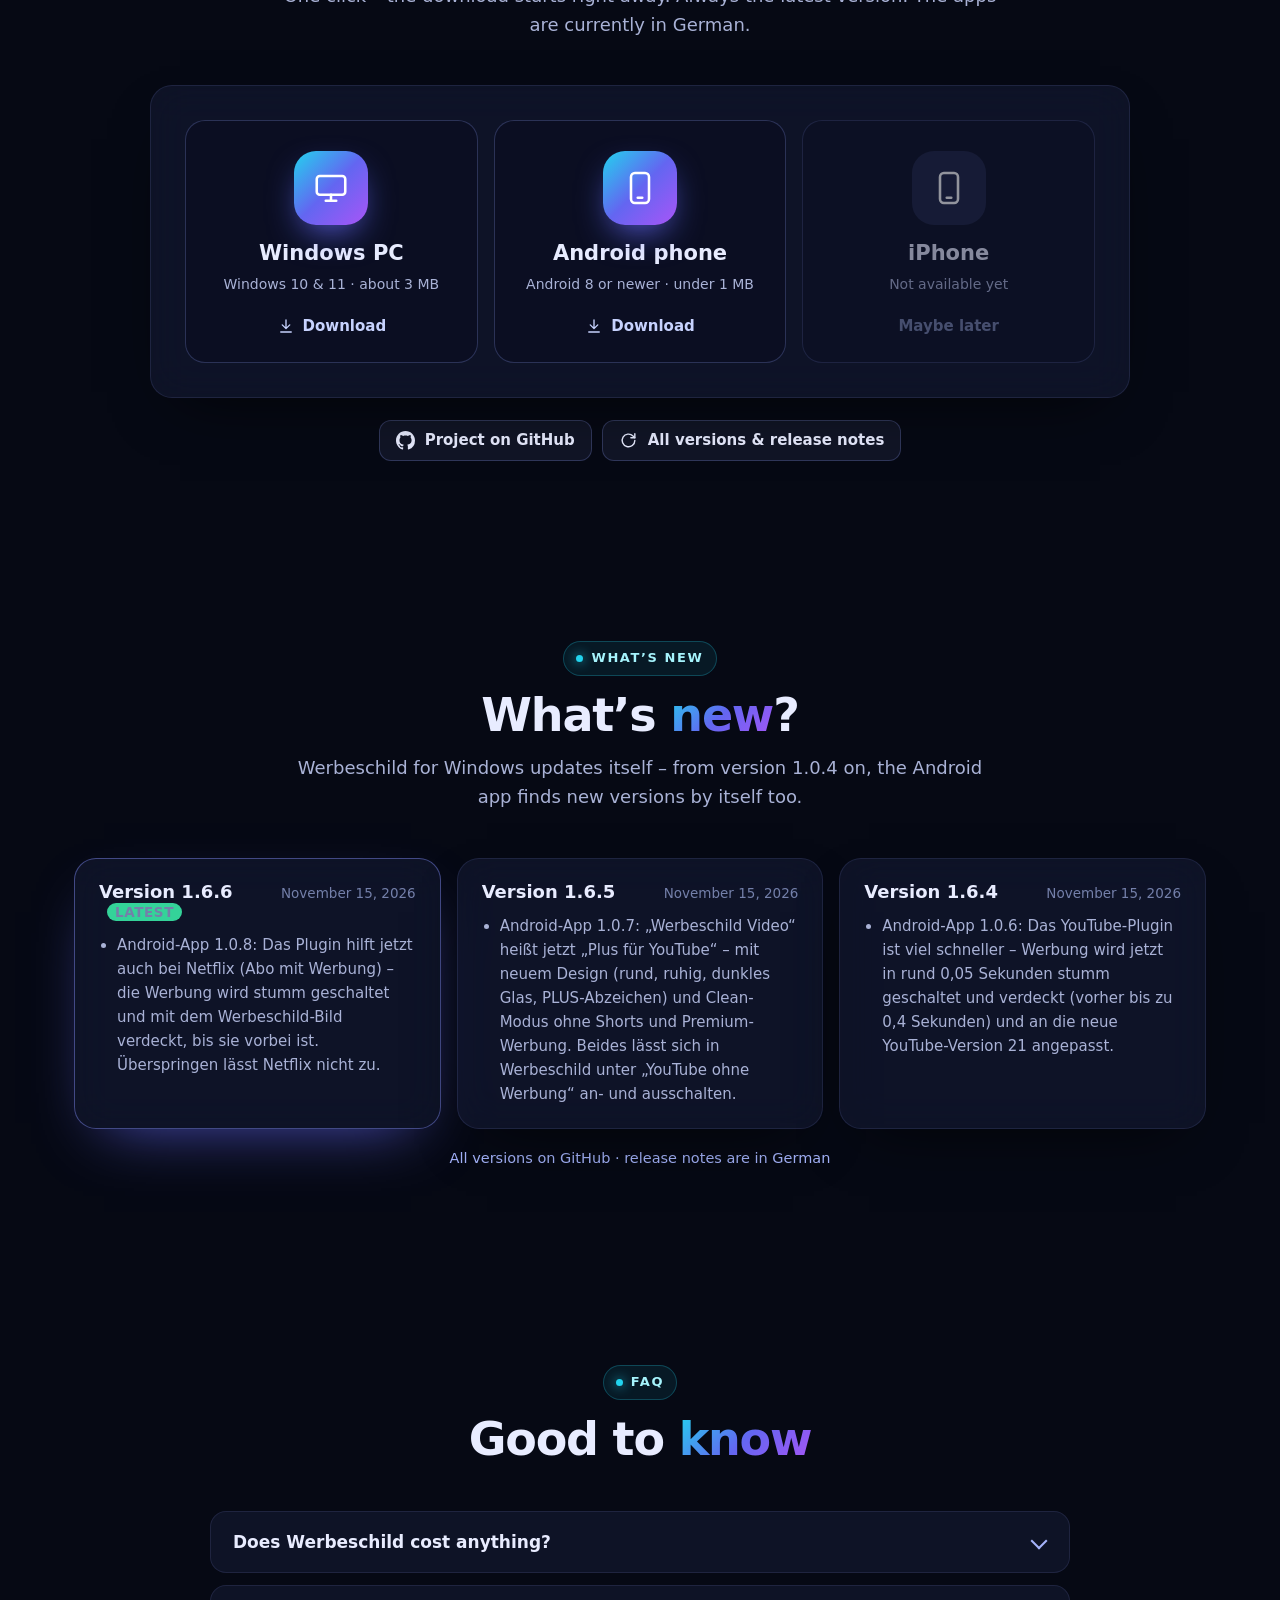
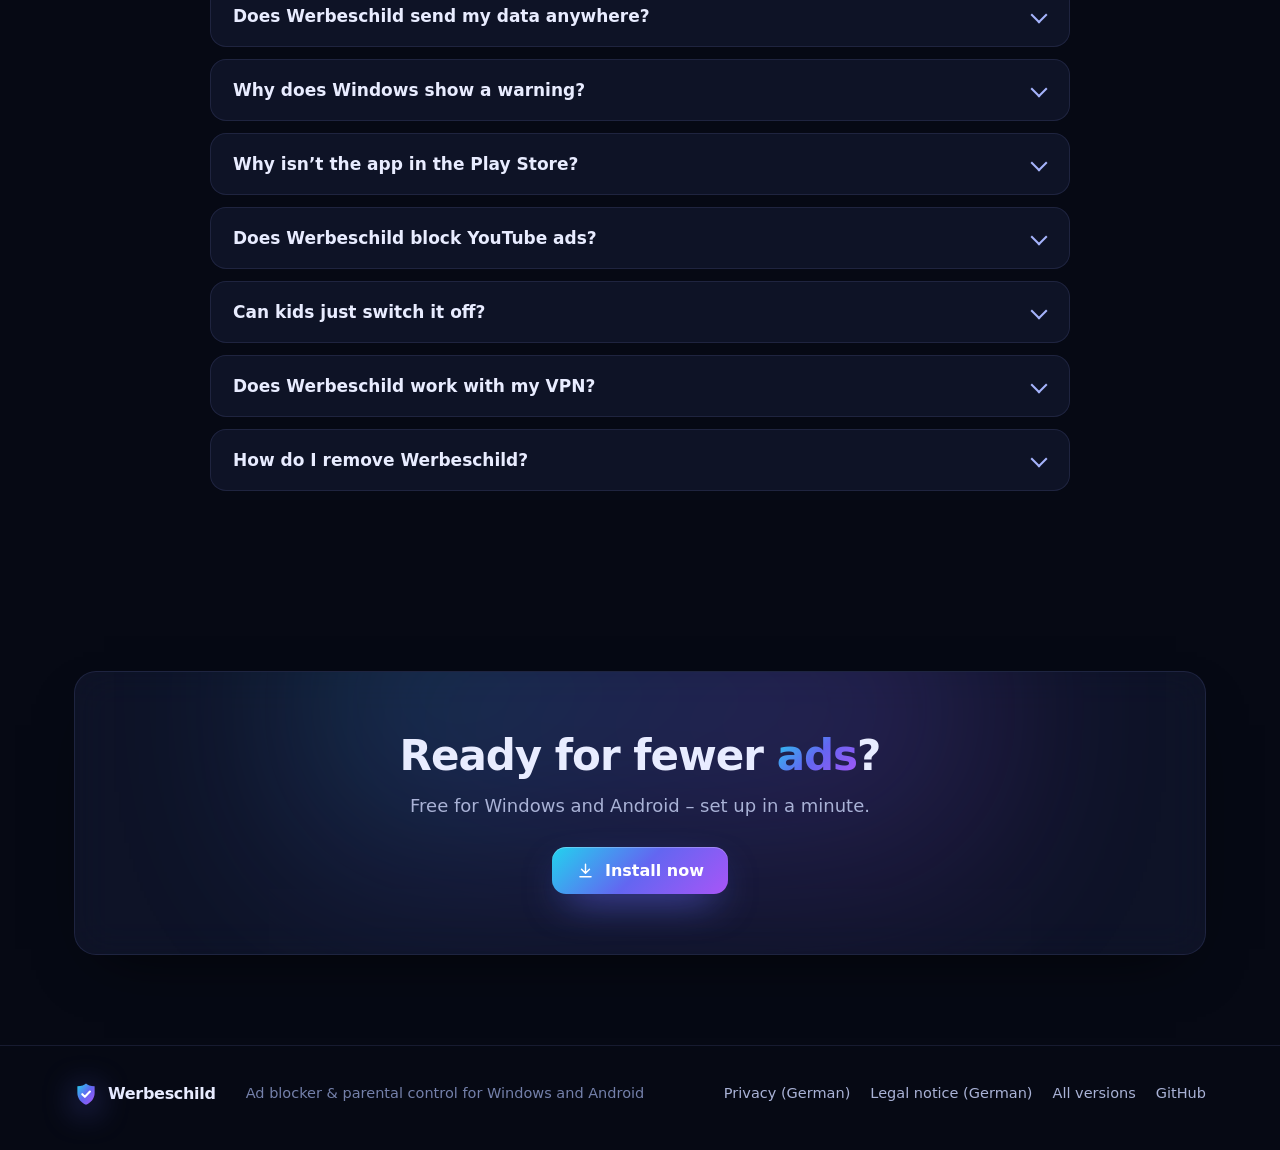
==== commit 435e1293: "Webseite aktualisiert" ====
--- a/docs/en/index.html
+++ b/docs/en/index.html
@@ -246,9 +246,9 @@
         </div>
         <!-- neuigkeiten:start -->
         <div class="news">
-          <article class="card news-item reveal"><div class="news-head"><b>Version 1.6.5<span class="news-new">LATEST</span></b><span>November 15, 2026</span></div><ul><li>Android-App 1.0.7: „Werbeschild Video“ hei&#223;t jetzt „Plus f&#252;r YouTube“ – mit neuem Design (rund, ruhig, dunkles Glas, PLUS-Abzeichen) und Clean-Modus ohne Shorts und Premium-Werbung. Beides l&#228;sst sich in Werbeschild unter „YouTube ohne Werbung“ an- und ausschalten.</li></ul></article>
+          <article class="card news-item reveal"><div class="news-head"><b>Version 1.6.6<span class="news-new">LATEST</span></b><span>November 15, 2026</span></div><ul><li>Android-App 1.0.8: Das Plugin hilft jetzt auch bei Netflix (Abo mit Werbung) – die Werbung wird stumm geschaltet und mit dem Werbeschild-Bild verdeckt, bis sie vorbei ist. &#220;berspringen l&#228;sst Netflix nicht zu.</li></ul></article>
+          <article class="card news-item reveal"><div class="news-head"><b>Version 1.6.5</b><span>November 15, 2026</span></div><ul><li>Android-App 1.0.7: „Werbeschild Video“ hei&#223;t jetzt „Plus f&#252;r YouTube“ – mit neuem Design (rund, ruhig, dunkles Glas, PLUS-Abzeichen) und Clean-Modus ohne Shorts und Premium-Werbung. Beides l&#228;sst sich in Werbeschild unter „YouTube ohne Werbung“ an- und ausschalten.</li></ul></article>
           <article class="card news-item reveal"><div class="news-head"><b>Version 1.6.4</b><span>November 15, 2026</span></div><ul><li>Android-App 1.0.6: Das YouTube-Plugin ist viel schneller – Werbung wird jetzt in rund 0,05 Sekunden stumm geschaltet und verdeckt (vorher bis zu 0,4 Sekunden) und an die neue YouTube-Version 21 angepasst.</li></ul></article>
-          <article class="card news-item reveal"><div class="news-head"><b>Version 1.6.3</b><span>November 15, 2026</span></div><ul><li>Android-App 1.0.5: Neu ist „Werbeschild Video“ – YouTube ganz ohne Werbung, mit eigenem App-Symbol, Kan&#228;len zum Merken (ohne Google-Konto) und YouTube-Links und „Teilen“ direkt aus WhatsApp oder der YouTube-App.</li><li>Android-App 1.0.5: Neues YouTube-Plugin f&#252;r die echte YouTube-App – es schaltet Werbung stumm, verdeckt sie, tippt sofort auf „&#220;berspringen“ und wischt Werbe-Shorts weg. Auf Wunsch &#246;ffnet sich statt der YouTube-App direkt Werbeschild Video.</li></ul></article>
         </div>
         <p class="news-more"><a href="https://github.com/MHP3878/werbeschild/releases">All versions on GitHub · release notes are in German</a></p>
         <!-- neuigkeiten:end -->
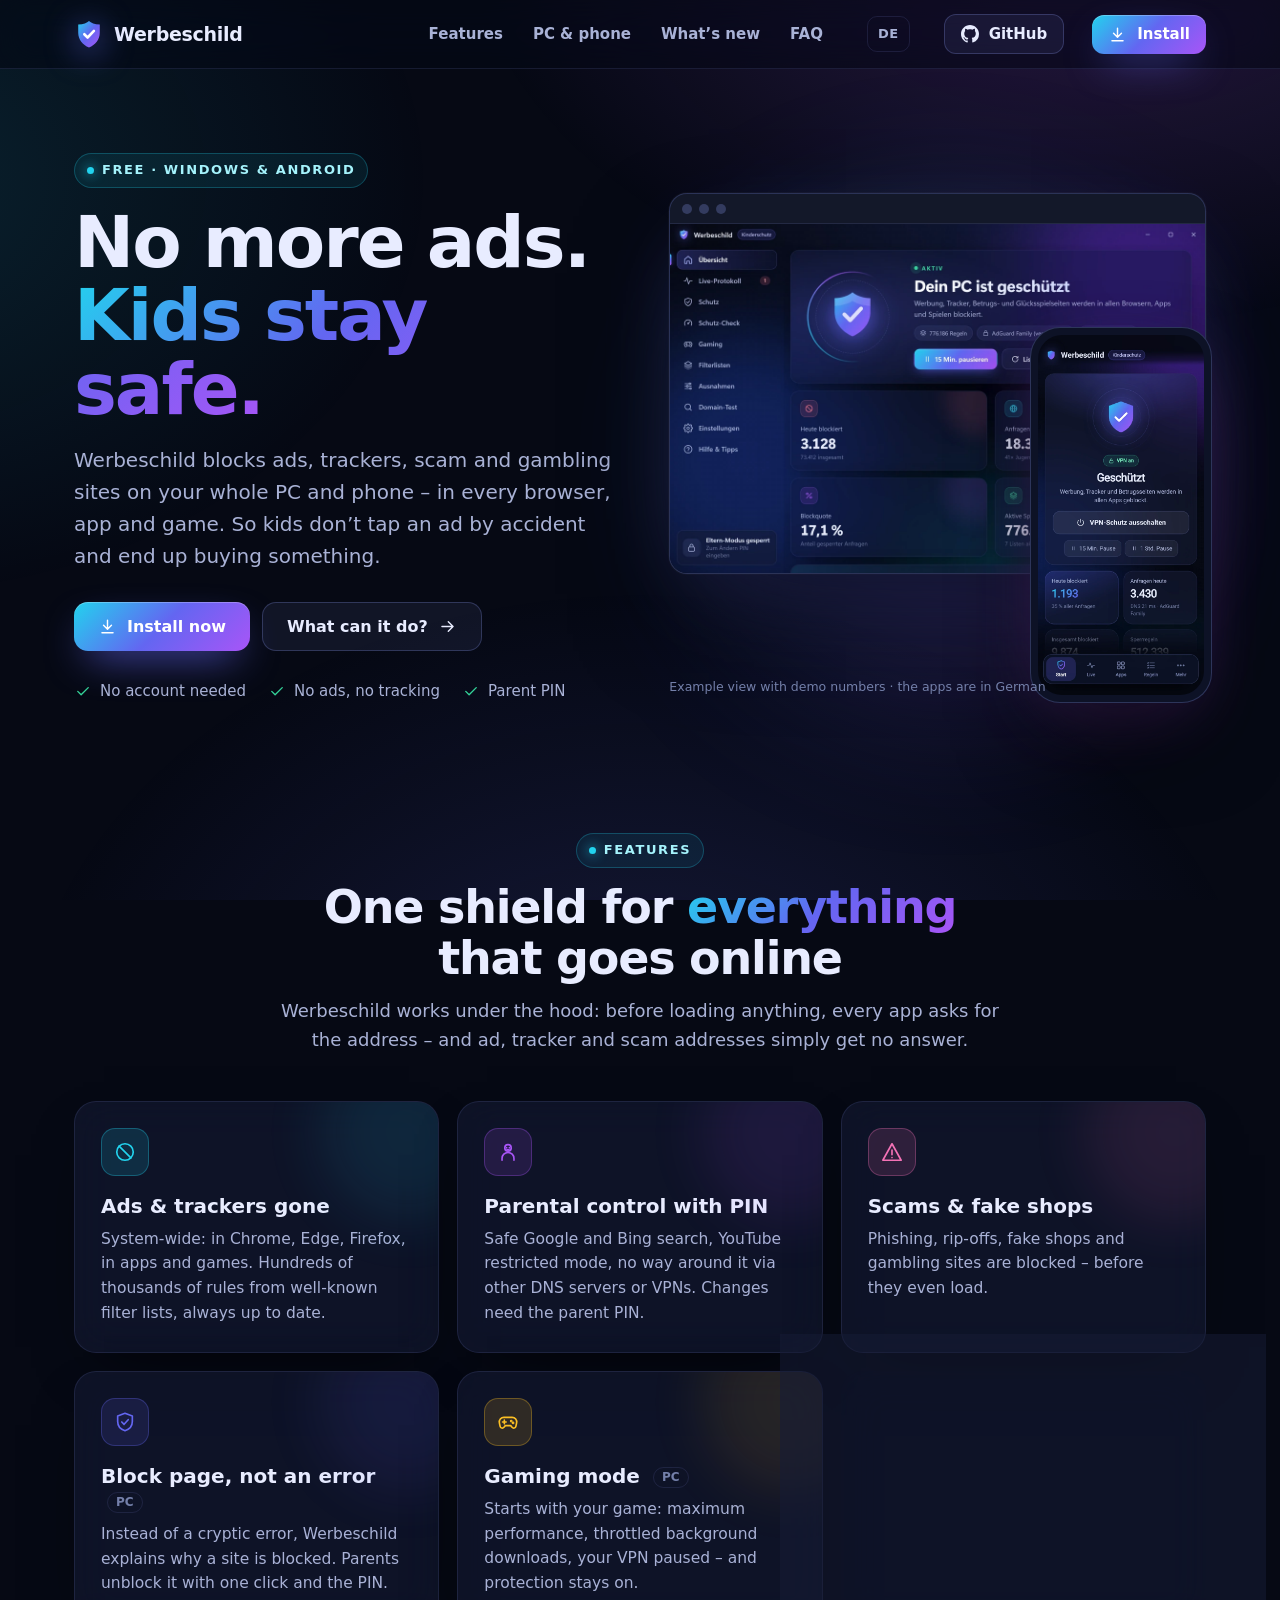
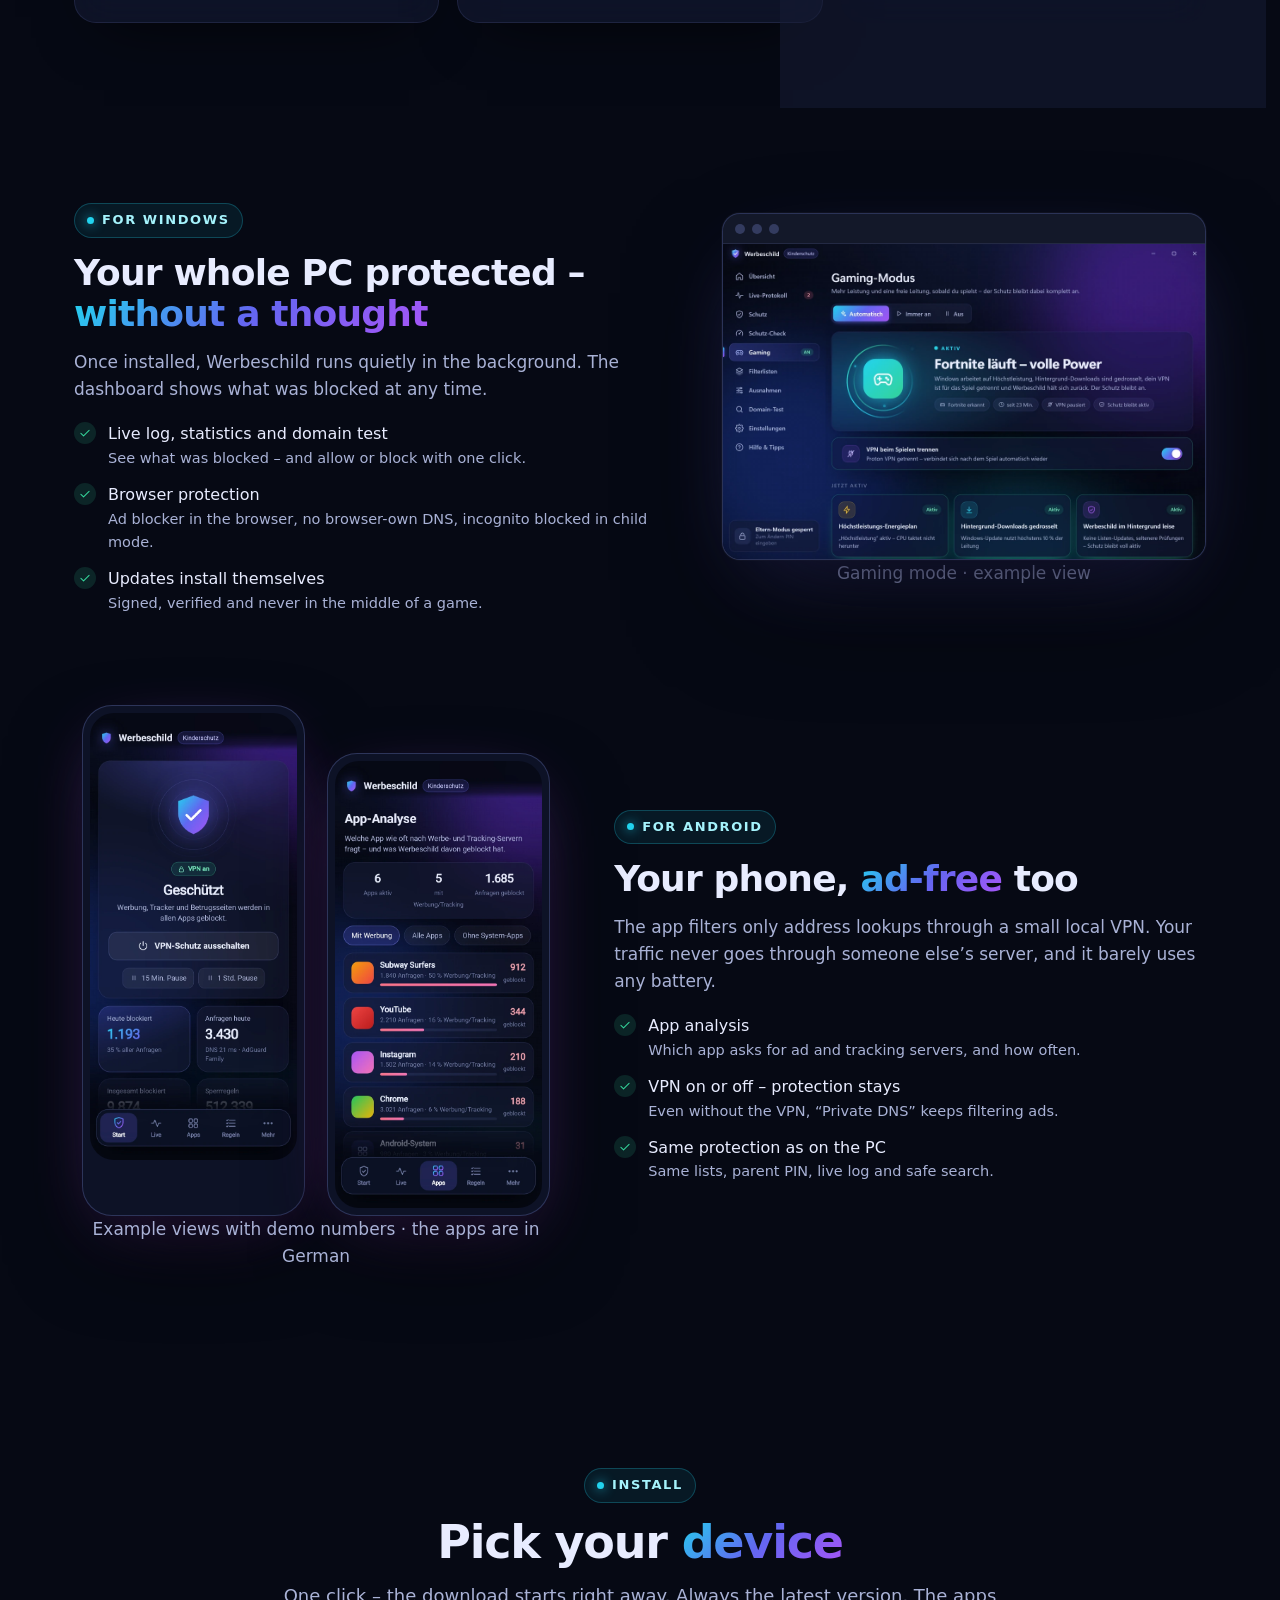
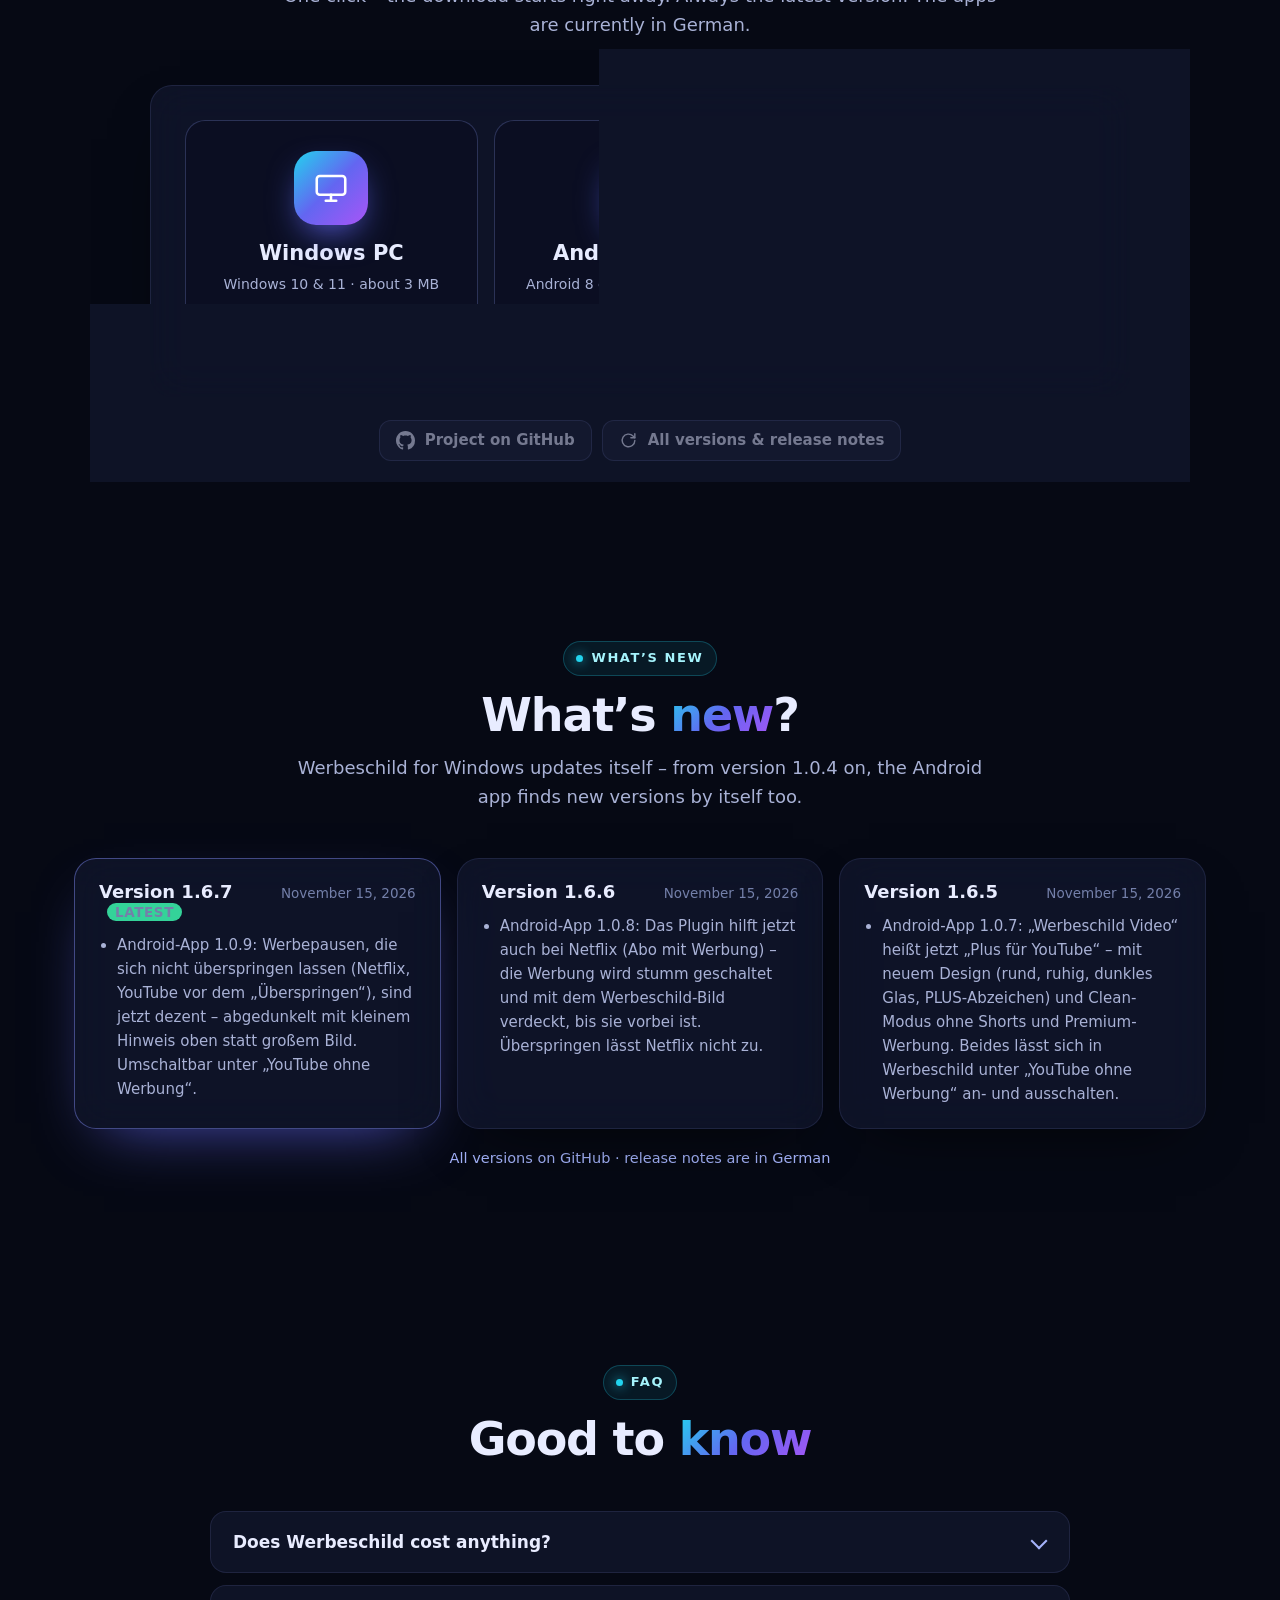
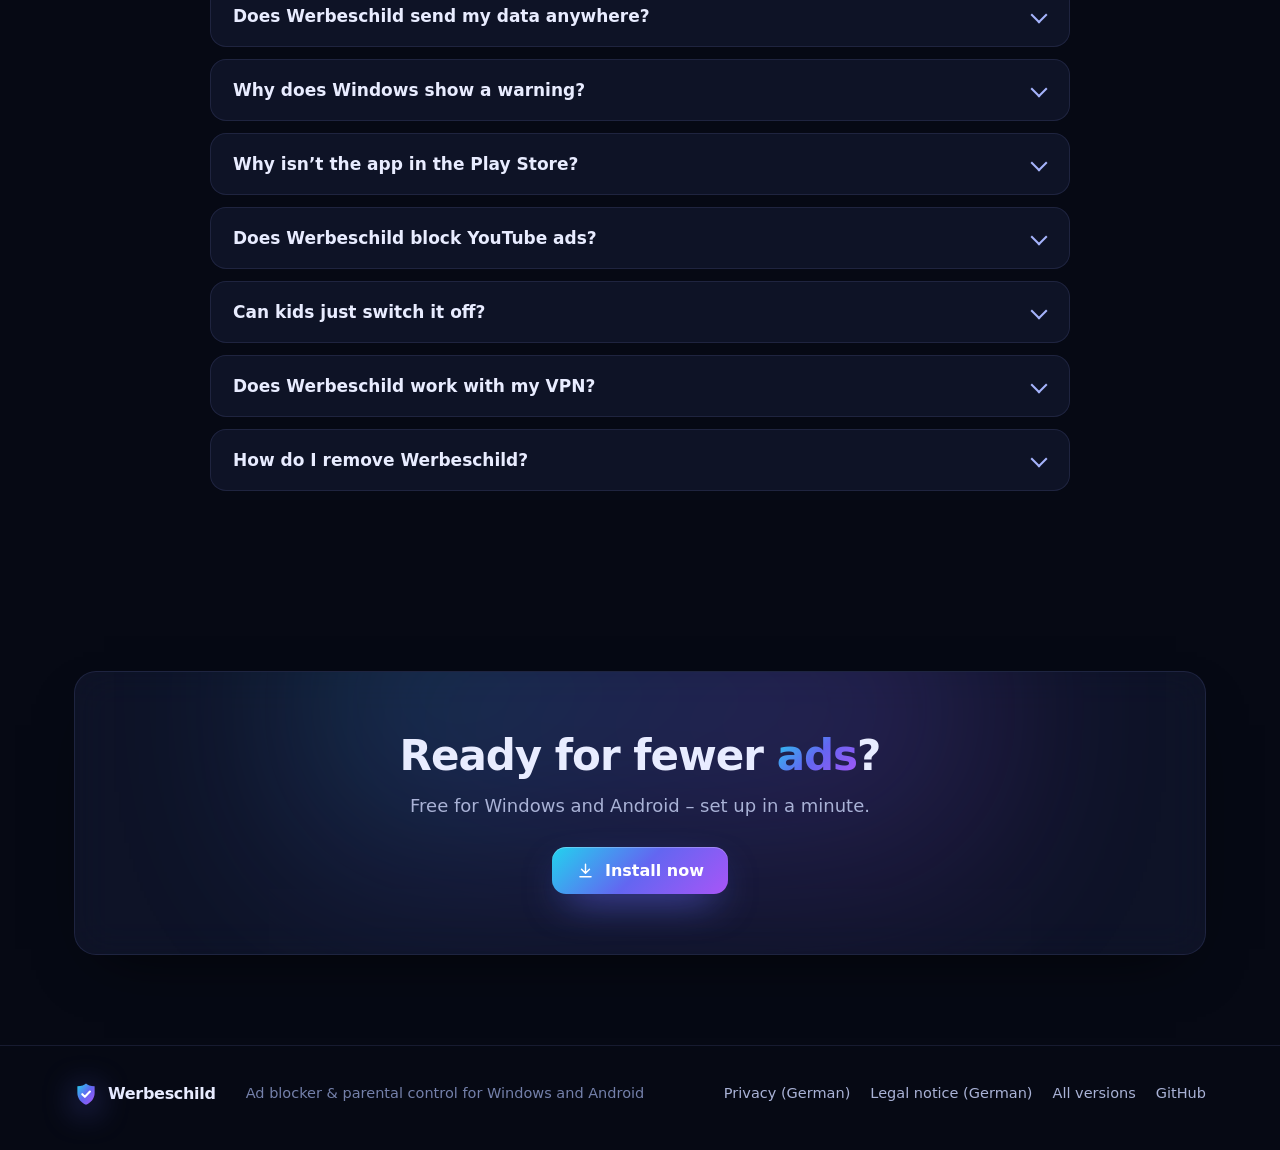
==== commit 71486c84: "Webseite aktualisiert" ====
--- a/docs/en/index.html
+++ b/docs/en/index.html
@@ -246,9 +246,9 @@
         </div>
         <!-- neuigkeiten:start -->
         <div class="news">
-          <article class="card news-item reveal"><div class="news-head"><b>Version 1.6.6<span class="news-new">LATEST</span></b><span>November 15, 2026</span></div><ul><li>Android-App 1.0.8: Das Plugin hilft jetzt auch bei Netflix (Abo mit Werbung) – die Werbung wird stumm geschaltet und mit dem Werbeschild-Bild verdeckt, bis sie vorbei ist. &#220;berspringen l&#228;sst Netflix nicht zu.</li></ul></article>
+          <article class="card news-item reveal"><div class="news-head"><b>Version 1.6.7<span class="news-new">LATEST</span></b><span>November 15, 2026</span></div><ul><li>Android-App 1.0.9: Werbepausen, die sich nicht &#252;berspringen lassen (Netflix, YouTube vor dem „&#220;berspringen“), sind jetzt dezent – abgedunkelt mit kleinem Hinweis oben statt gro&#223;em Bild. Umschaltbar unter „YouTube ohne Werbung“.</li></ul></article>
+          <article class="card news-item reveal"><div class="news-head"><b>Version 1.6.6</b><span>November 15, 2026</span></div><ul><li>Android-App 1.0.8: Das Plugin hilft jetzt auch bei Netflix (Abo mit Werbung) – die Werbung wird stumm geschaltet und mit dem Werbeschild-Bild verdeckt, bis sie vorbei ist. &#220;berspringen l&#228;sst Netflix nicht zu.</li></ul></article>
           <article class="card news-item reveal"><div class="news-head"><b>Version 1.6.5</b><span>November 15, 2026</span></div><ul><li>Android-App 1.0.7: „Werbeschild Video“ hei&#223;t jetzt „Plus f&#252;r YouTube“ – mit neuem Design (rund, ruhig, dunkles Glas, PLUS-Abzeichen) und Clean-Modus ohne Shorts und Premium-Werbung. Beides l&#228;sst sich in Werbeschild unter „YouTube ohne Werbung“ an- und ausschalten.</li></ul></article>
-          <article class="card news-item reveal"><div class="news-head"><b>Version 1.6.4</b><span>November 15, 2026</span></div><ul><li>Android-App 1.0.6: Das YouTube-Plugin ist viel schneller – Werbung wird jetzt in rund 0,05 Sekunden stumm geschaltet und verdeckt (vorher bis zu 0,4 Sekunden) und an die neue YouTube-Version 21 angepasst.</li></ul></article>
         </div>
         <p class="news-more"><a href="https://github.com/MHP3878/werbeschild/releases">All versions on GitHub · release notes are in German</a></p>
         <!-- neuigkeiten:end -->
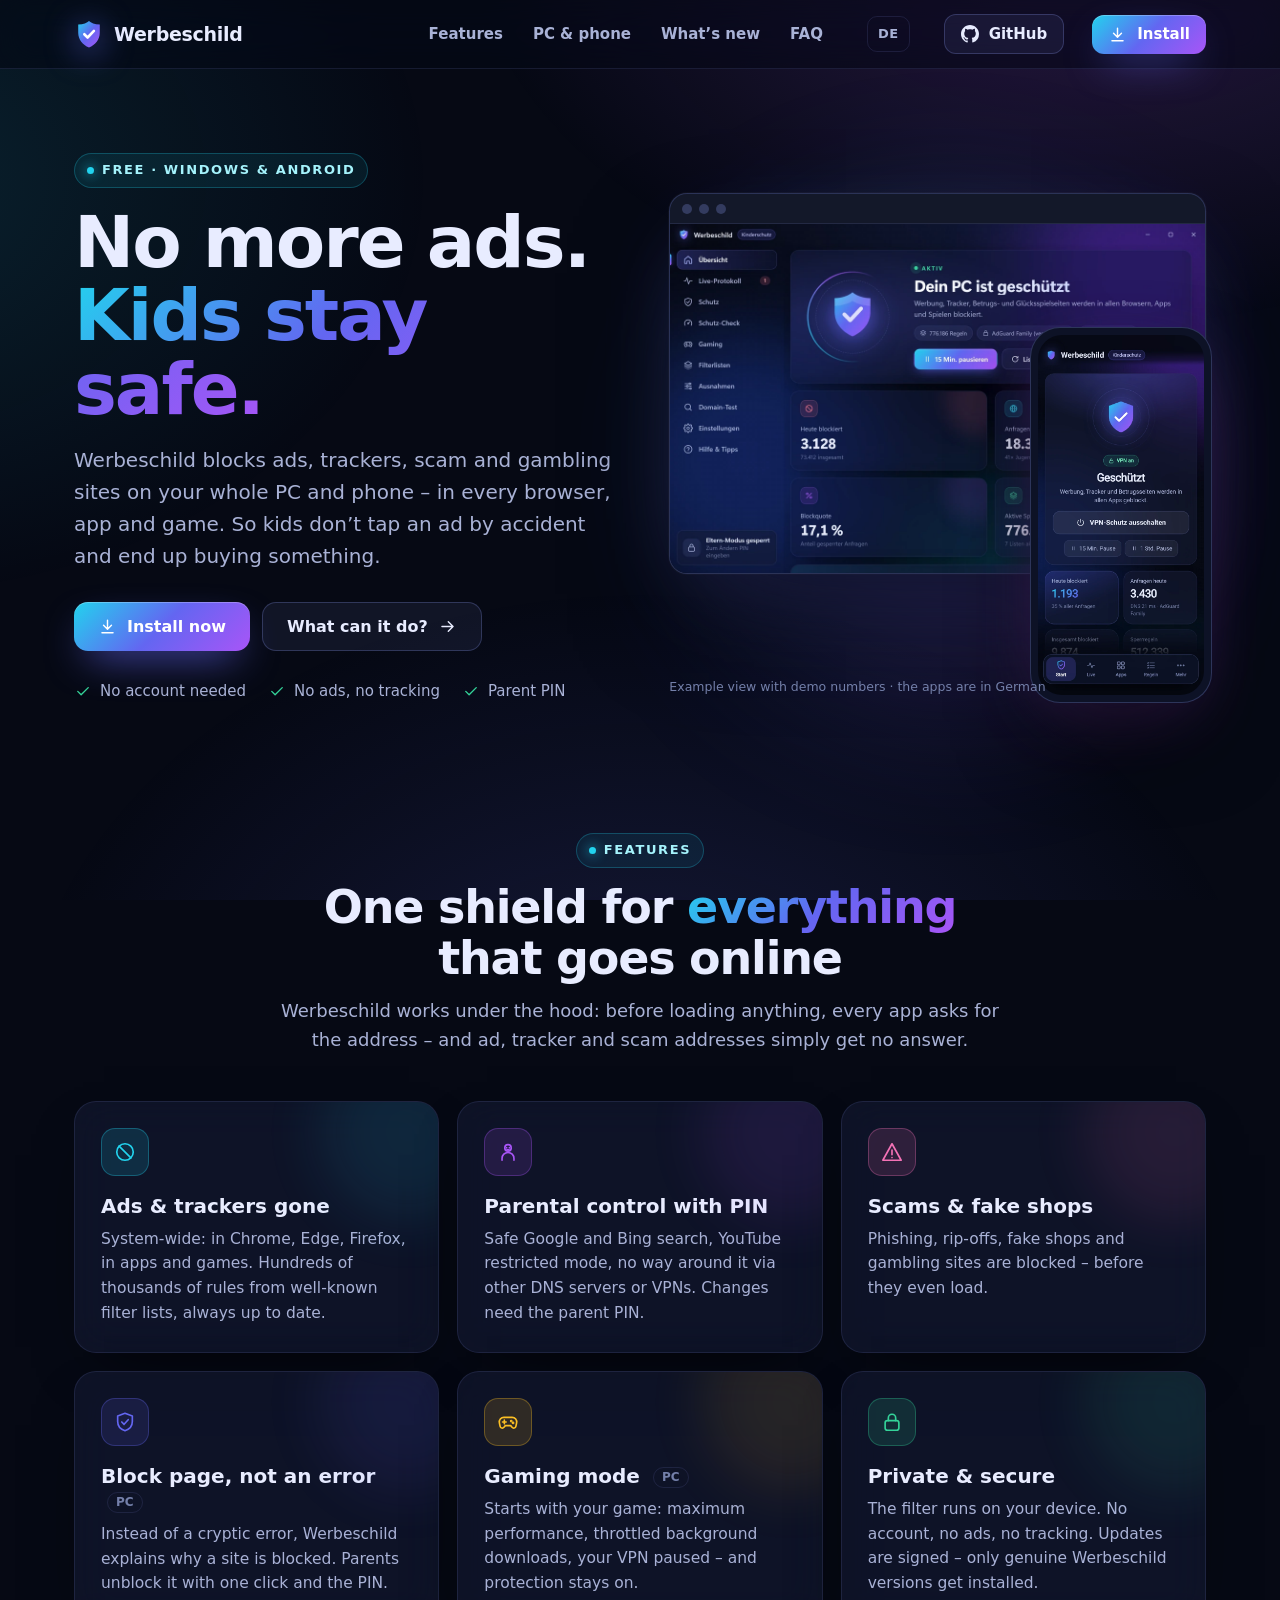
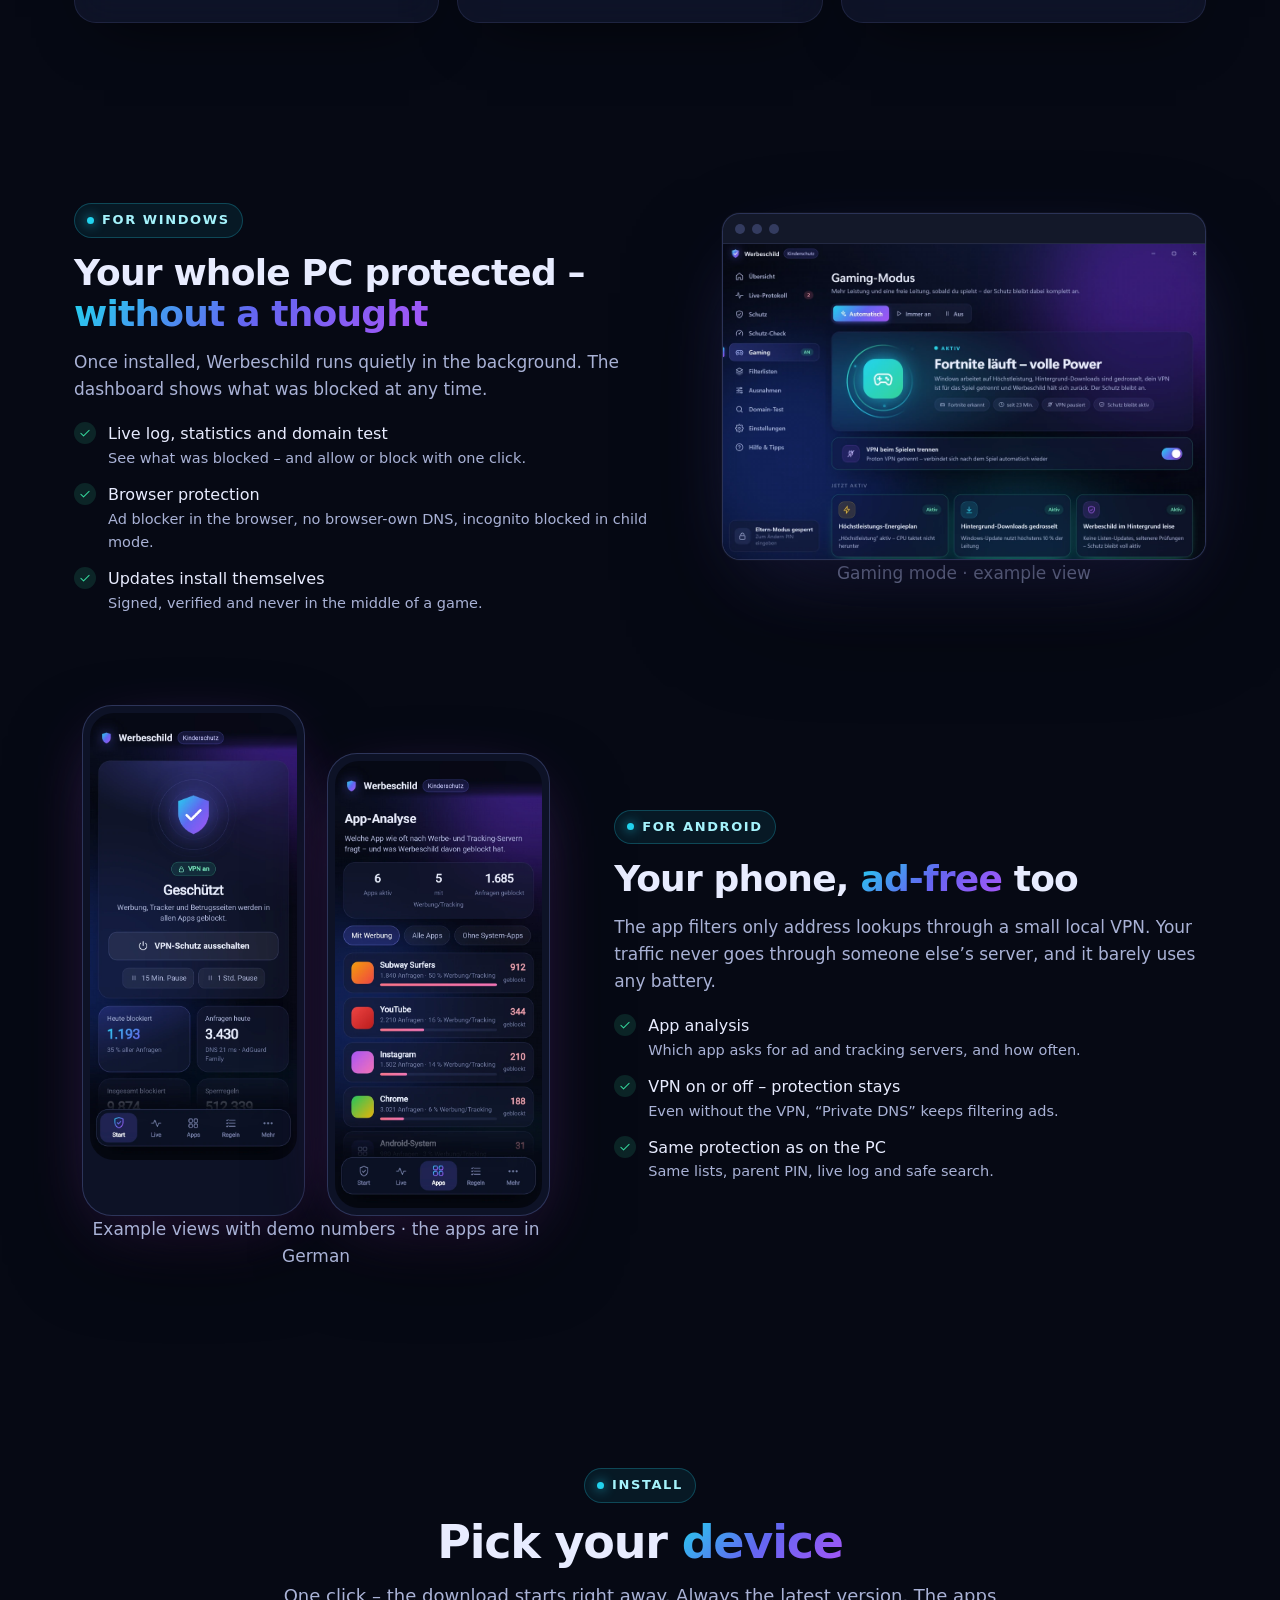
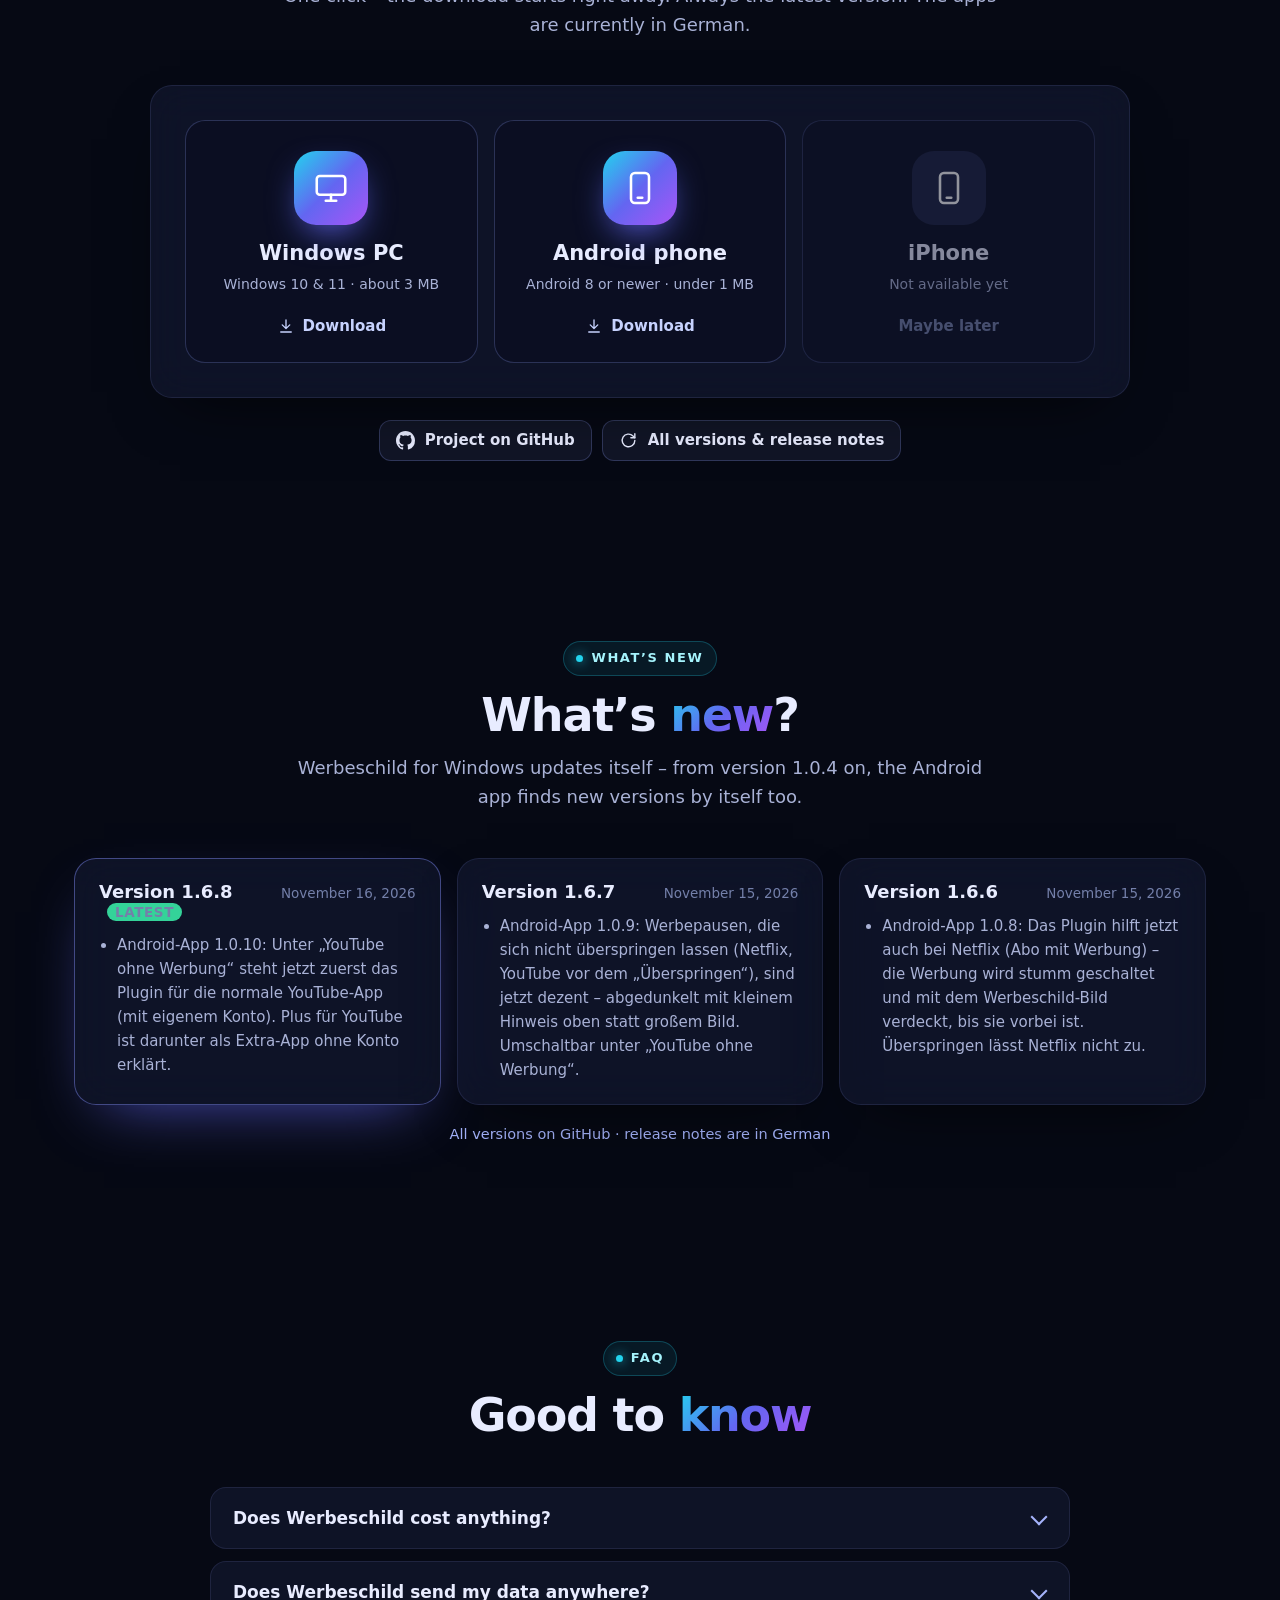
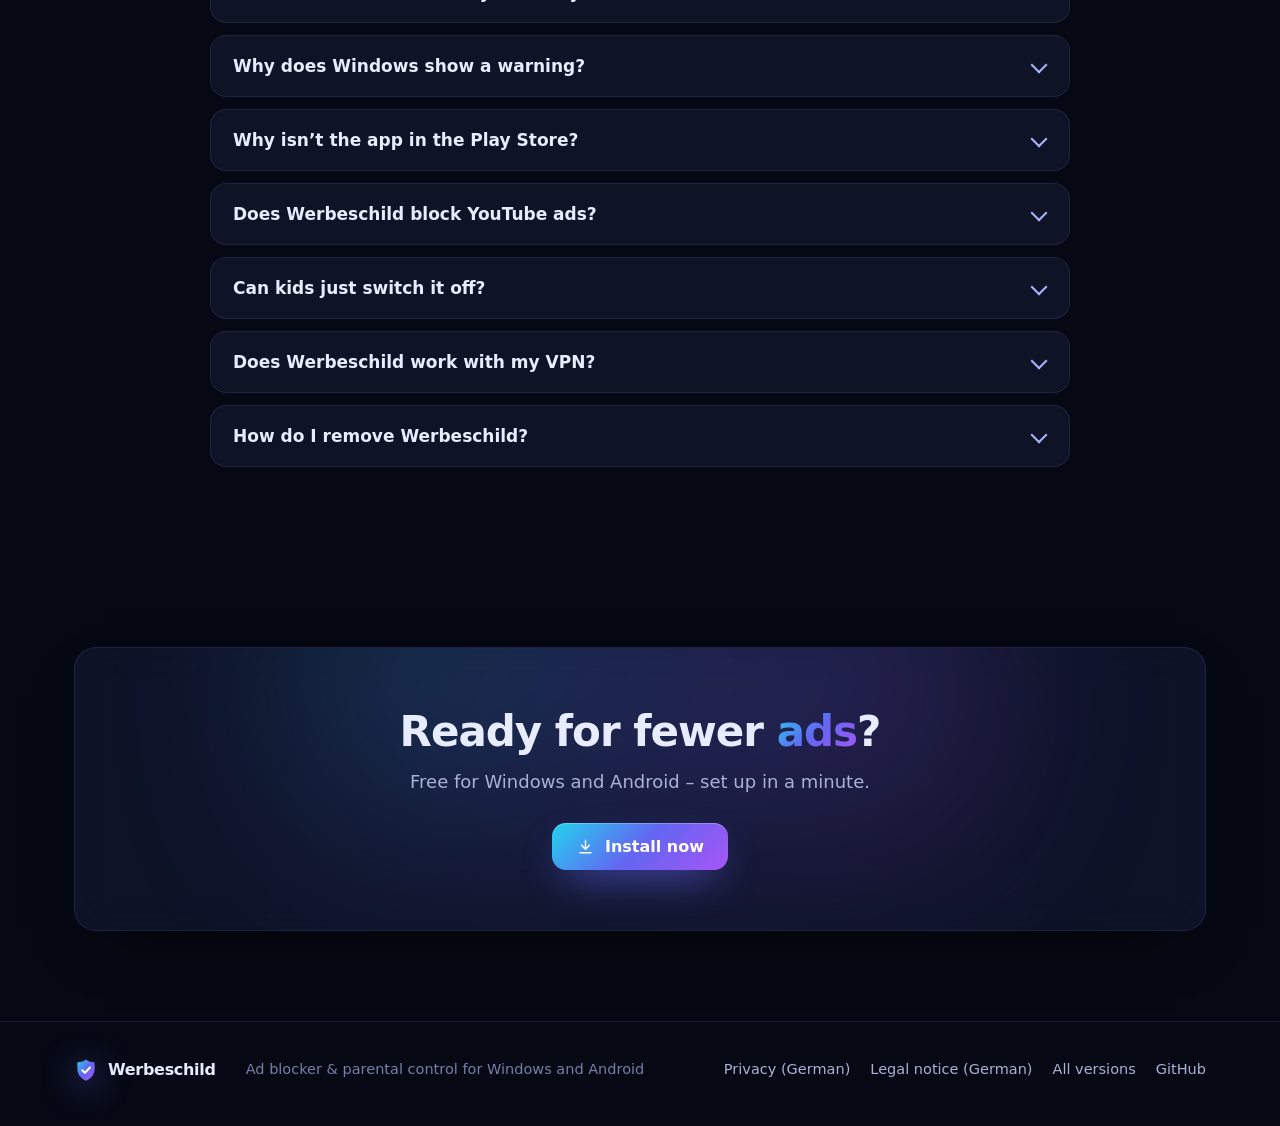
==== commit 990d7195: "Webseite aktualisiert" ====
--- a/docs/en/index.html
+++ b/docs/en/index.html
@@ -246,9 +246,9 @@
         </div>
         <!-- neuigkeiten:start -->
         <div class="news">
-          <article class="card news-item reveal"><div class="news-head"><b>Version 1.6.7<span class="news-new">LATEST</span></b><span>November 15, 2026</span></div><ul><li>Android-App 1.0.9: Werbepausen, die sich nicht &#252;berspringen lassen (Netflix, YouTube vor dem „&#220;berspringen“), sind jetzt dezent – abgedunkelt mit kleinem Hinweis oben statt gro&#223;em Bild. Umschaltbar unter „YouTube ohne Werbung“.</li></ul></article>
+          <article class="card news-item reveal"><div class="news-head"><b>Version 1.6.8<span class="news-new">LATEST</span></b><span>November 16, 2026</span></div><ul><li>Android-App 1.0.10: Unter „YouTube ohne Werbung“ steht jetzt zuerst das Plugin f&#252;r die normale YouTube-App (mit eigenem Konto). Plus f&#252;r YouTube ist darunter als Extra-App ohne Konto erkl&#228;rt.</li></ul></article>
+          <article class="card news-item reveal"><div class="news-head"><b>Version 1.6.7</b><span>November 15, 2026</span></div><ul><li>Android-App 1.0.9: Werbepausen, die sich nicht &#252;berspringen lassen (Netflix, YouTube vor dem „&#220;berspringen“), sind jetzt dezent – abgedunkelt mit kleinem Hinweis oben statt gro&#223;em Bild. Umschaltbar unter „YouTube ohne Werbung“.</li></ul></article>
           <article class="card news-item reveal"><div class="news-head"><b>Version 1.6.6</b><span>November 15, 2026</span></div><ul><li>Android-App 1.0.8: Das Plugin hilft jetzt auch bei Netflix (Abo mit Werbung) – die Werbung wird stumm geschaltet und mit dem Werbeschild-Bild verdeckt, bis sie vorbei ist. &#220;berspringen l&#228;sst Netflix nicht zu.</li></ul></article>
-          <article class="card news-item reveal"><div class="news-head"><b>Version 1.6.5</b><span>November 15, 2026</span></div><ul><li>Android-App 1.0.7: „Werbeschild Video“ hei&#223;t jetzt „Plus f&#252;r YouTube“ – mit neuem Design (rund, ruhig, dunkles Glas, PLUS-Abzeichen) und Clean-Modus ohne Shorts und Premium-Werbung. Beides l&#228;sst sich in Werbeschild unter „YouTube ohne Werbung“ an- und ausschalten.</li></ul></article>
         </div>
         <p class="news-more"><a href="https://github.com/MHP3878/werbeschild/releases">All versions on GitHub · release notes are in German</a></p>
         <!-- neuigkeiten:end -->
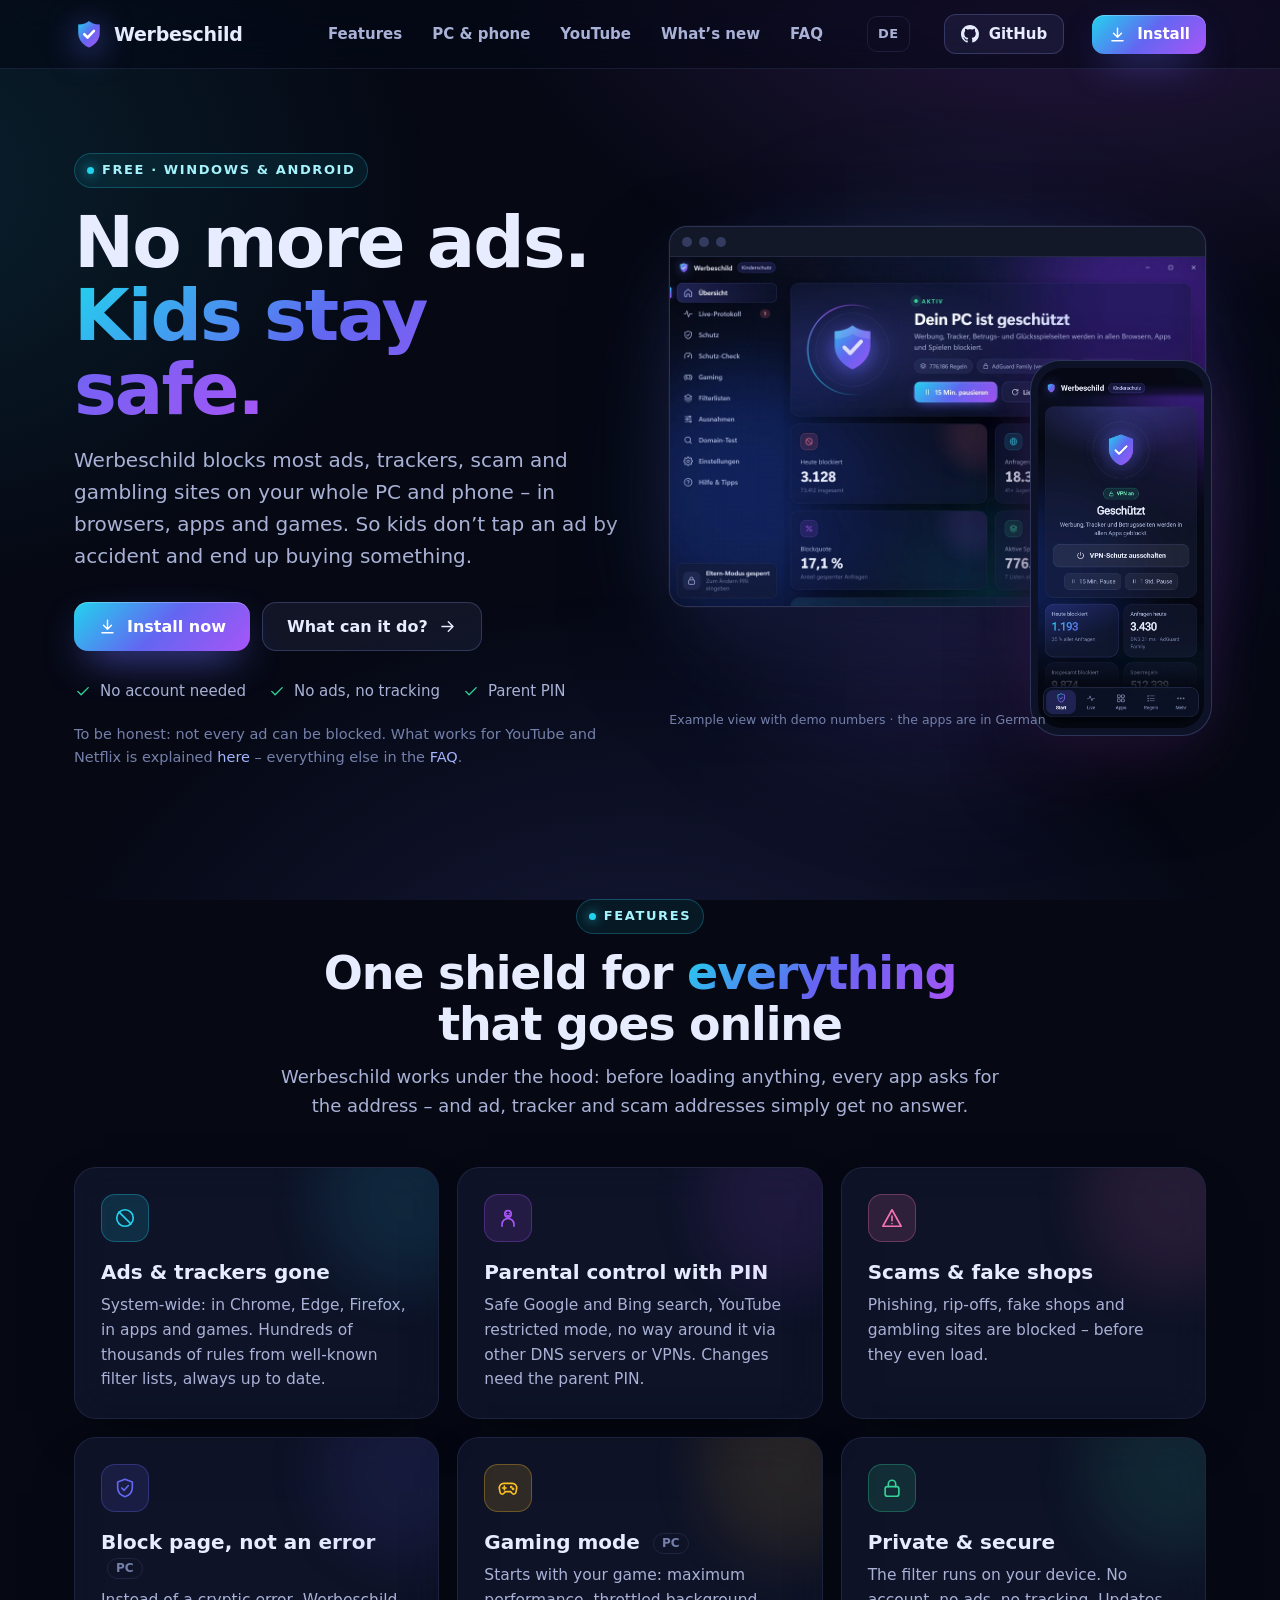
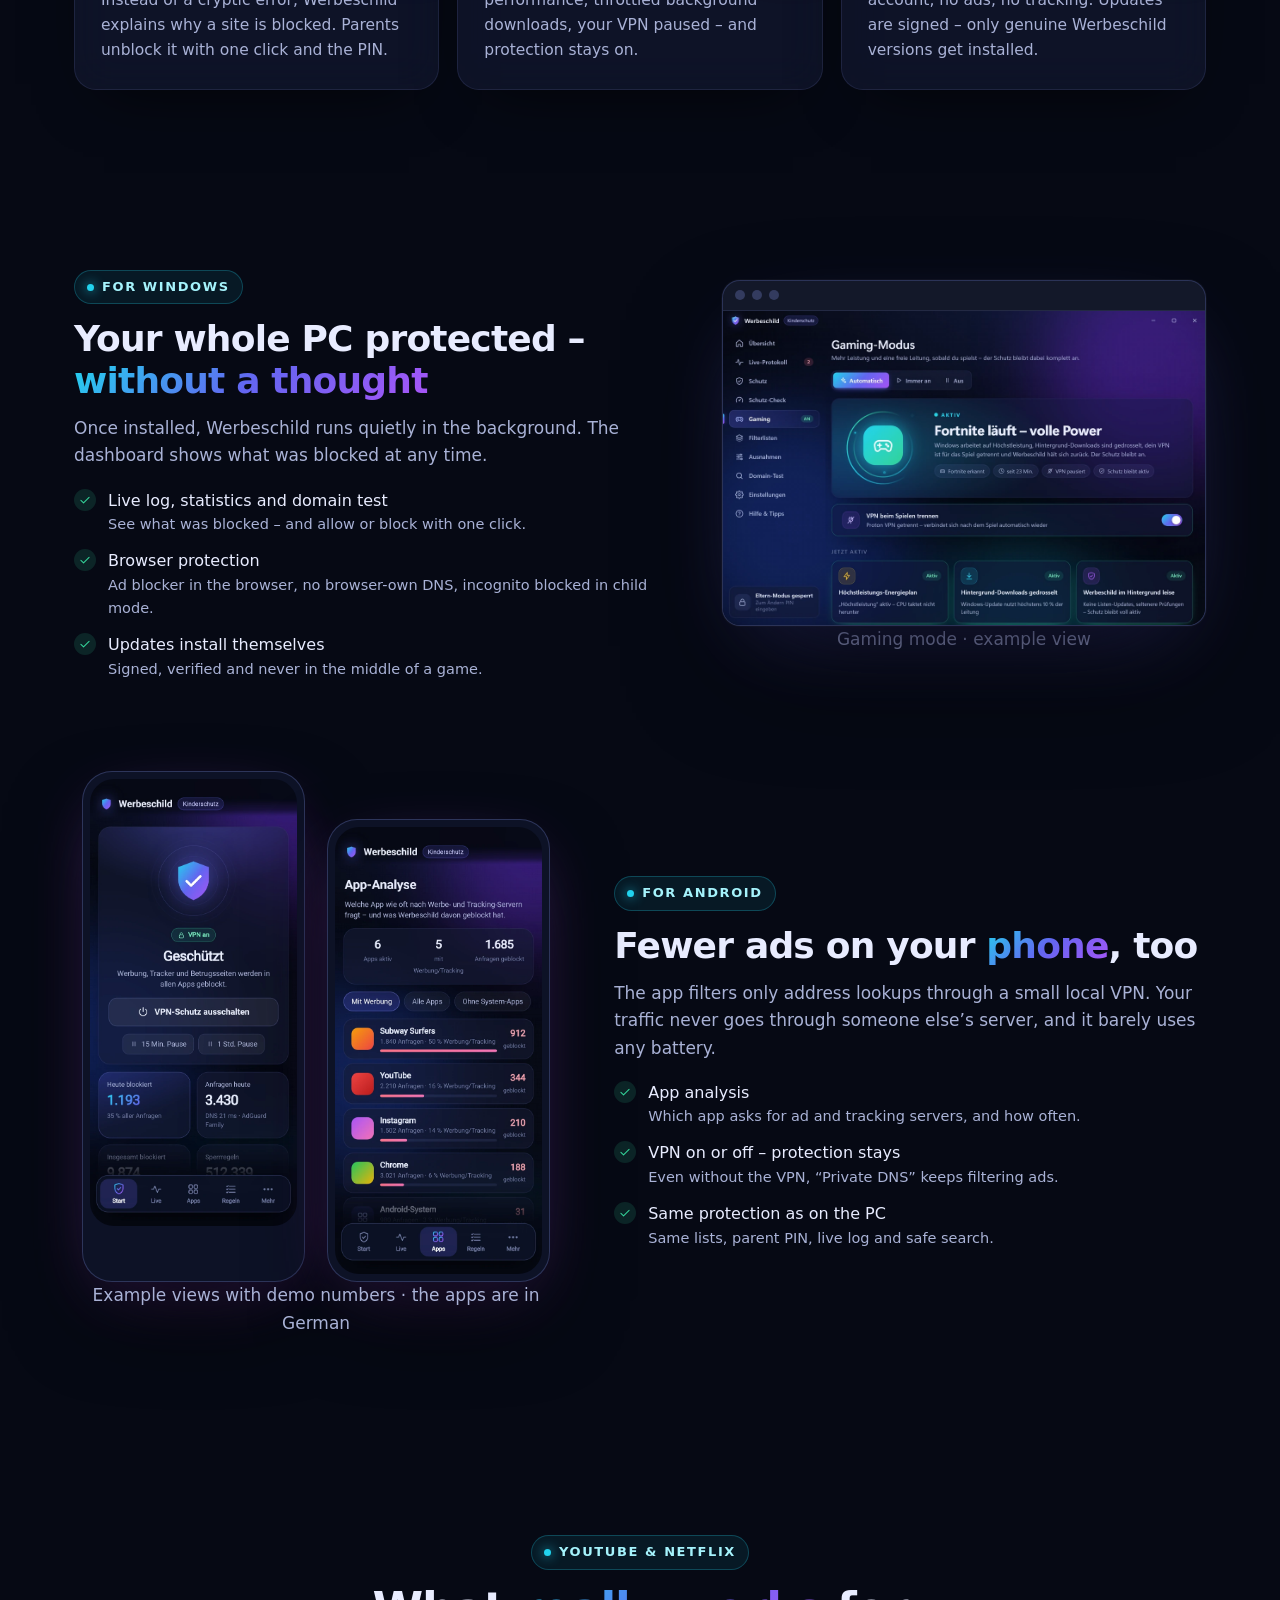
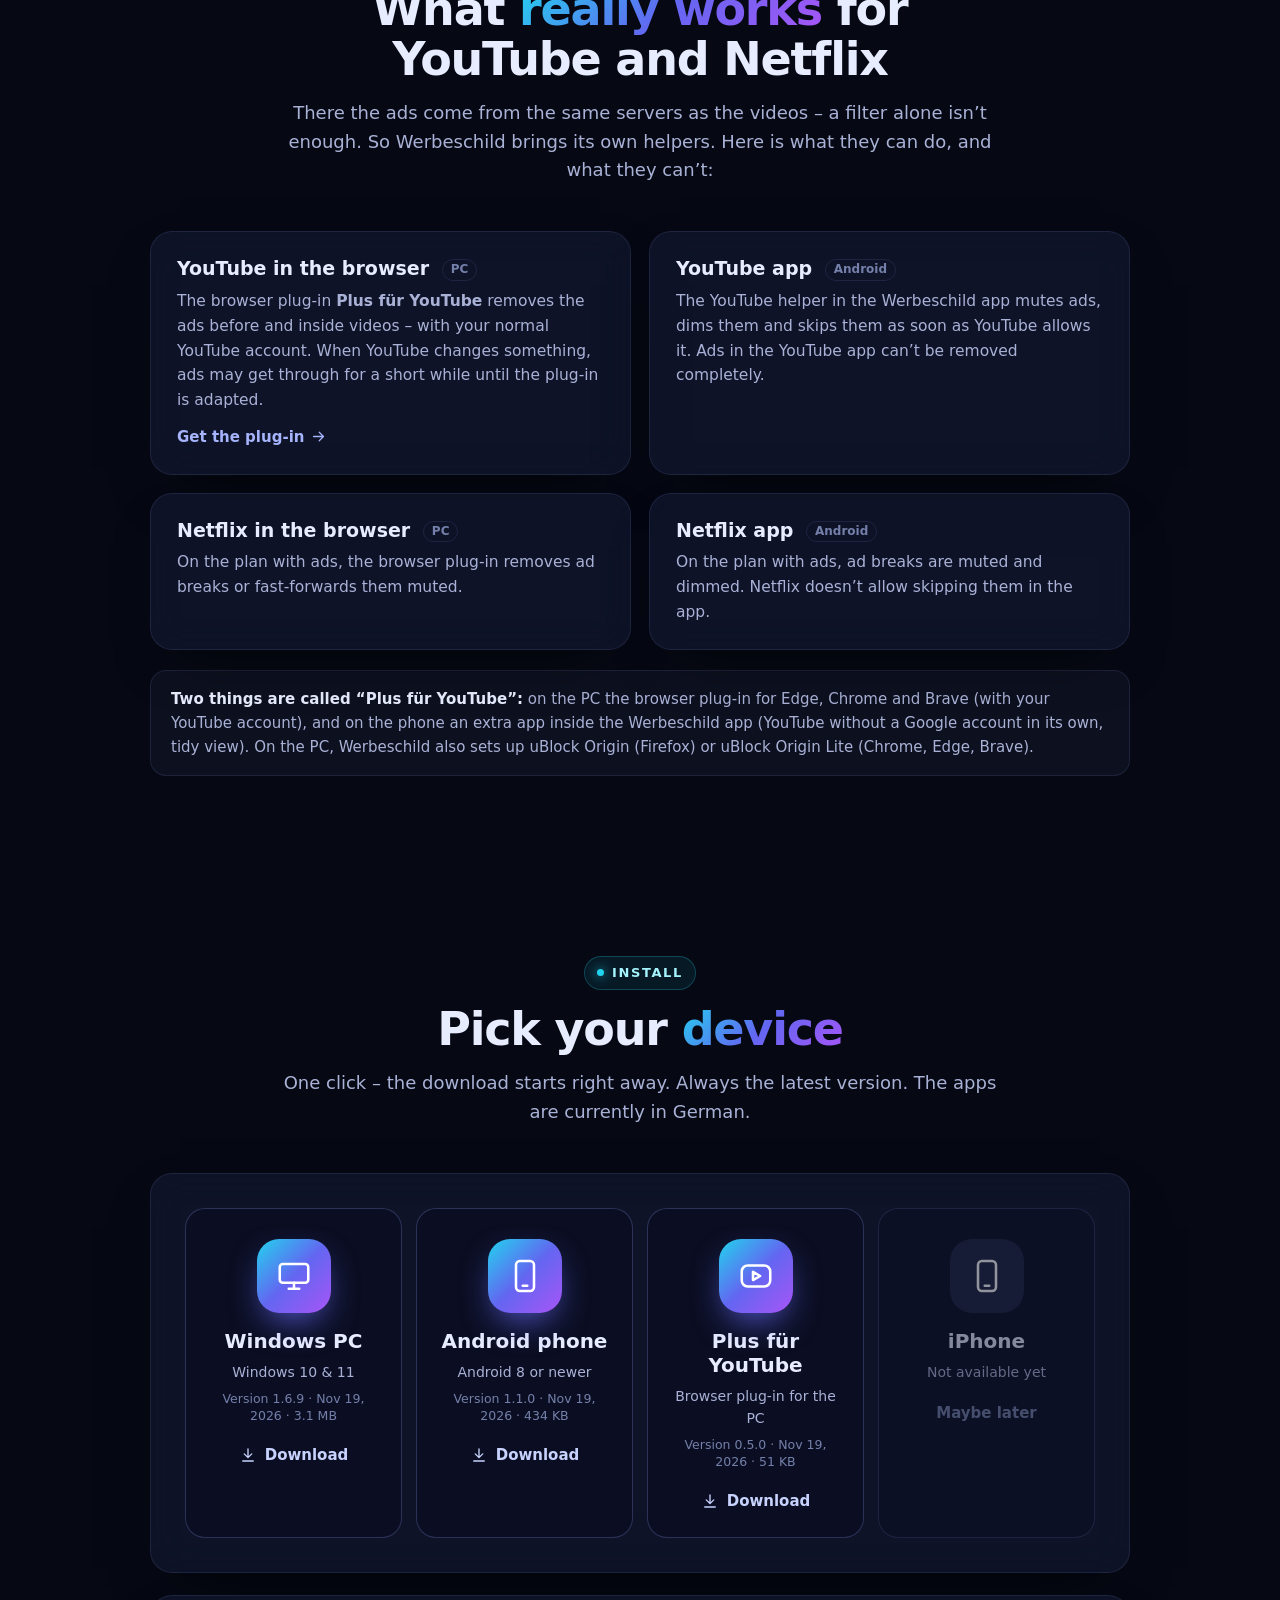
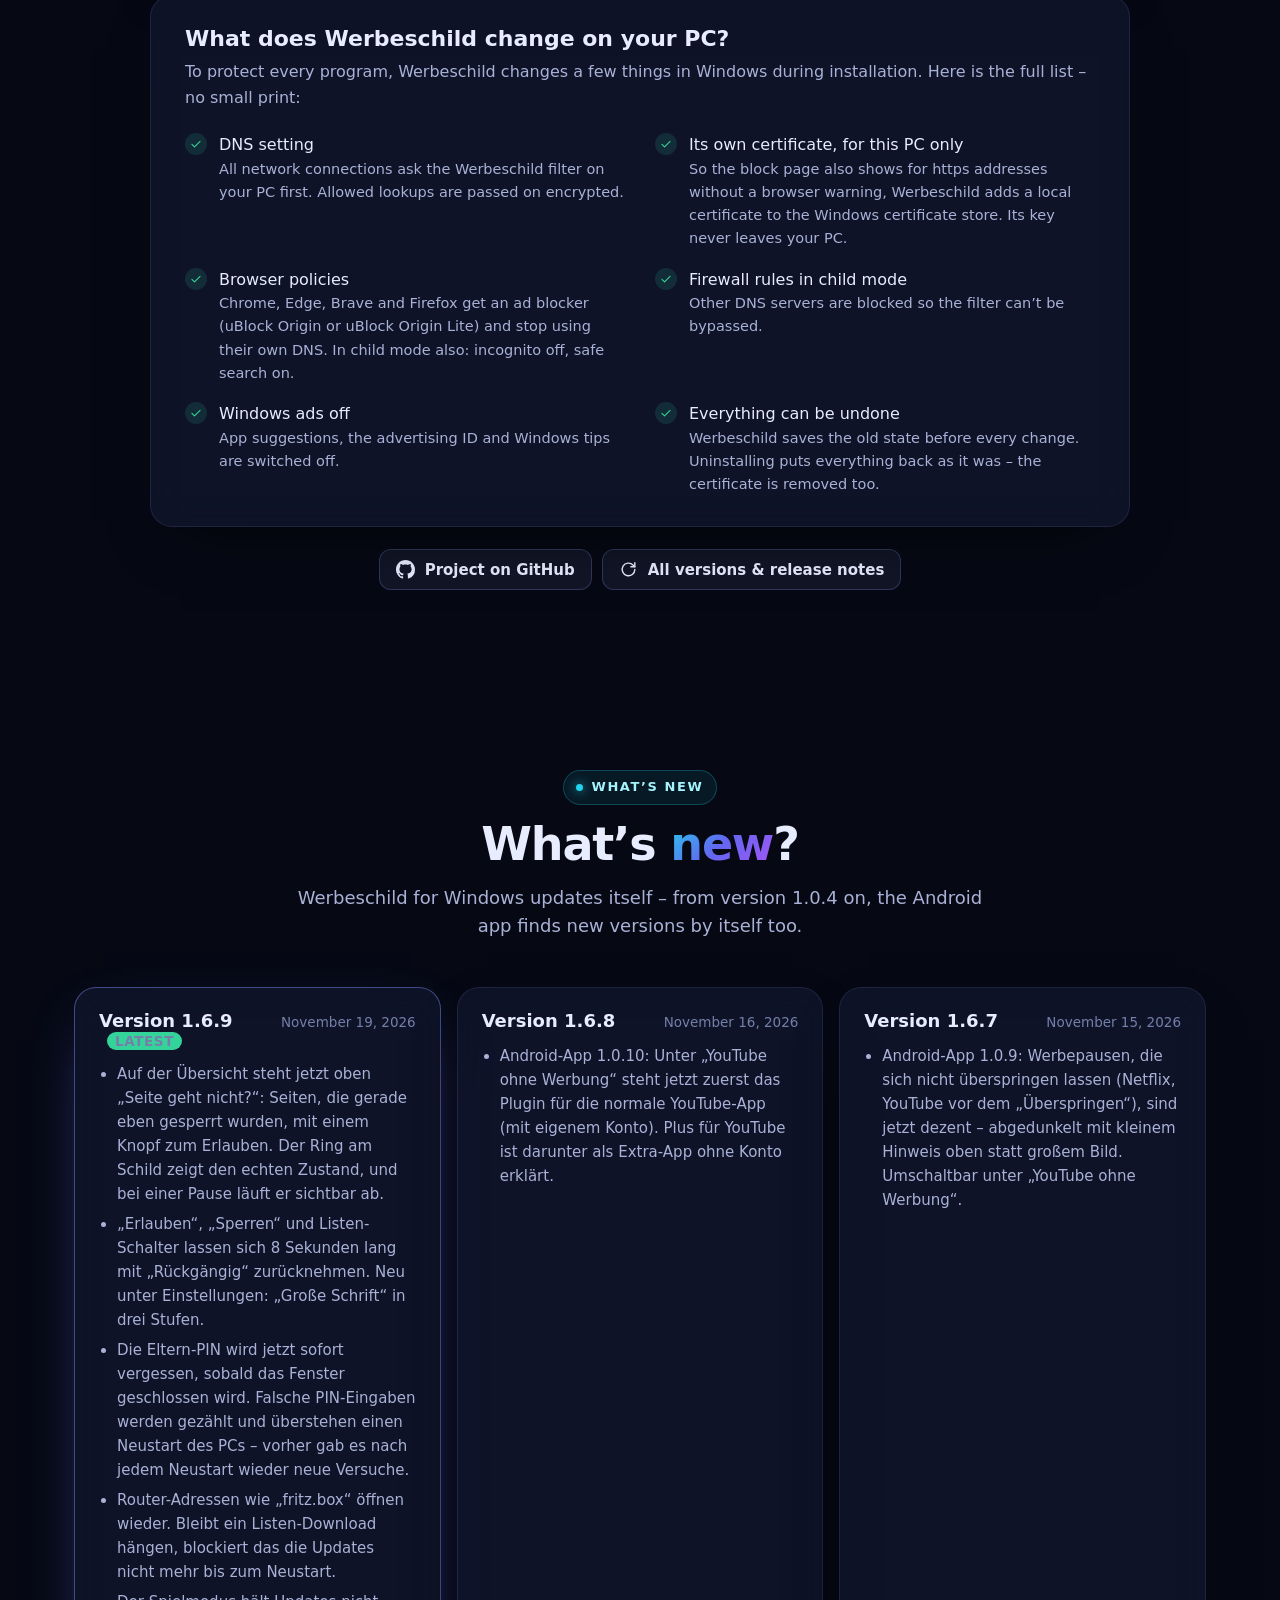
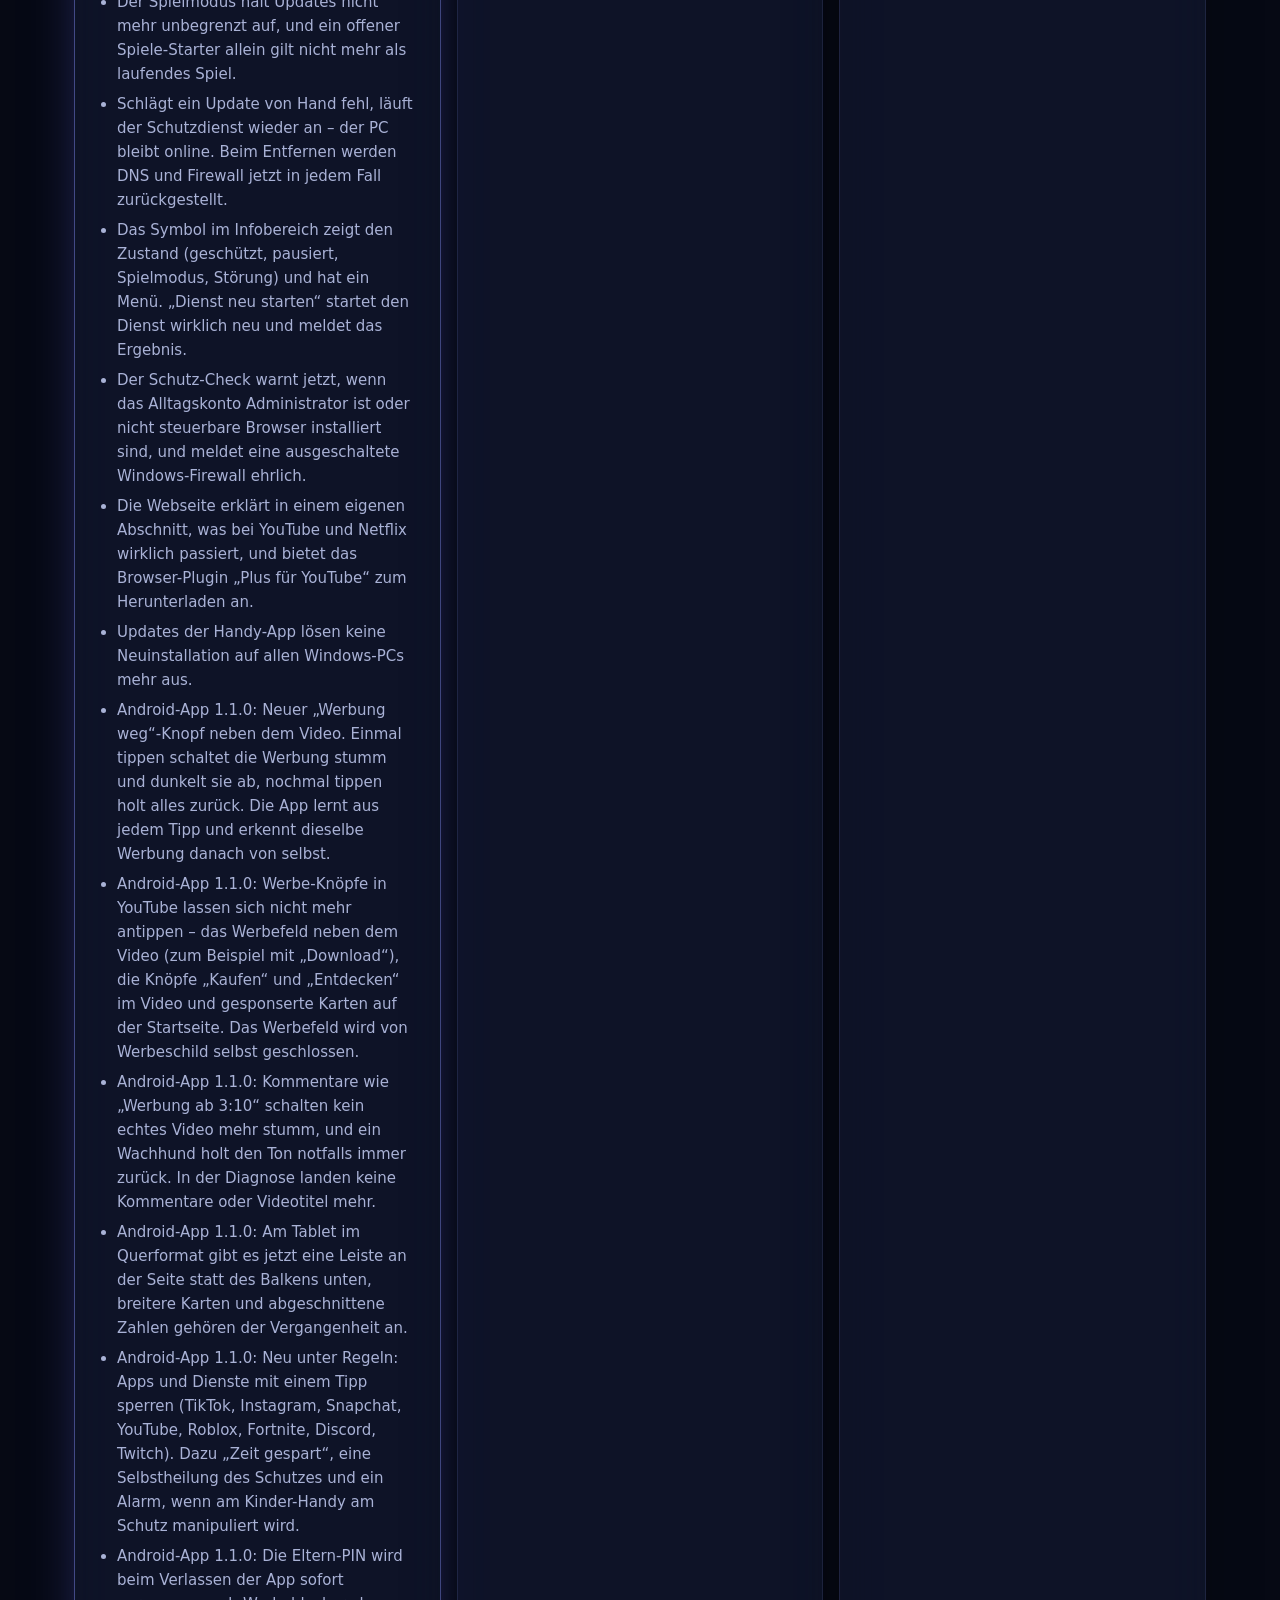
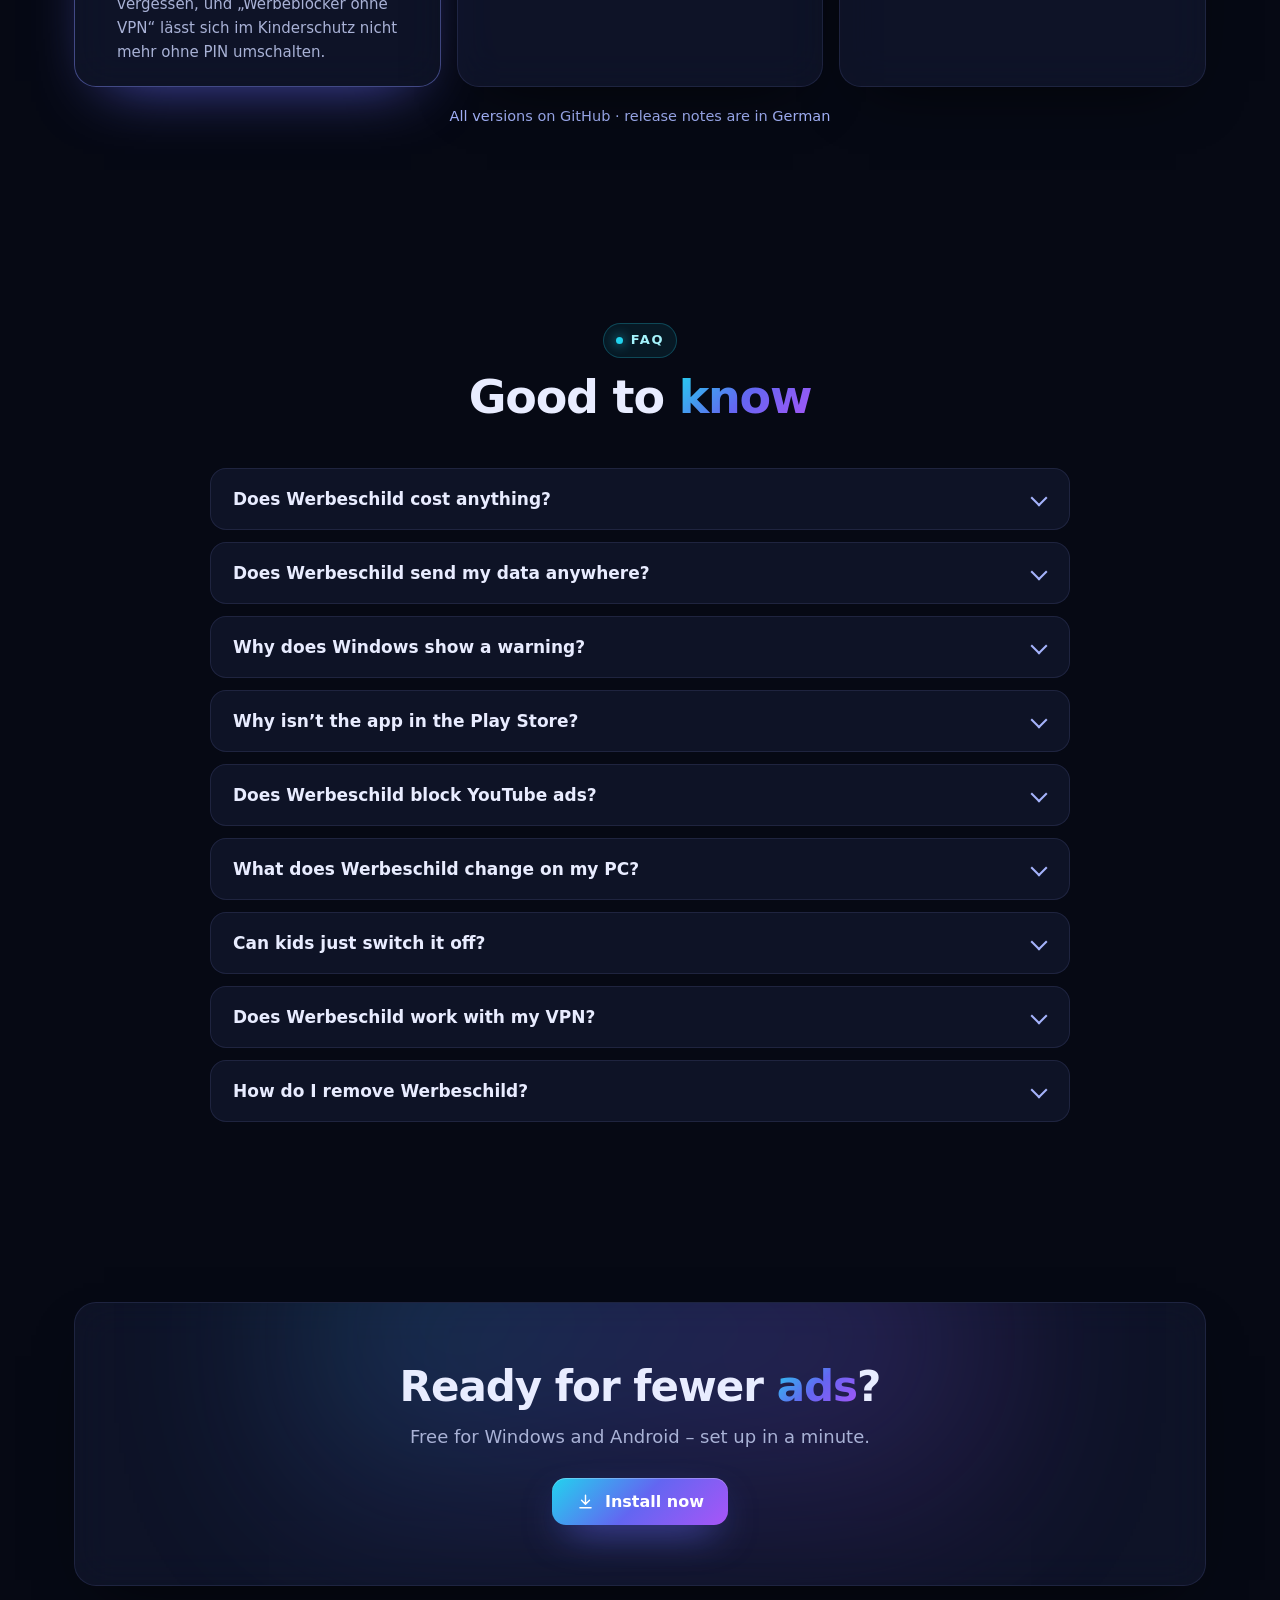
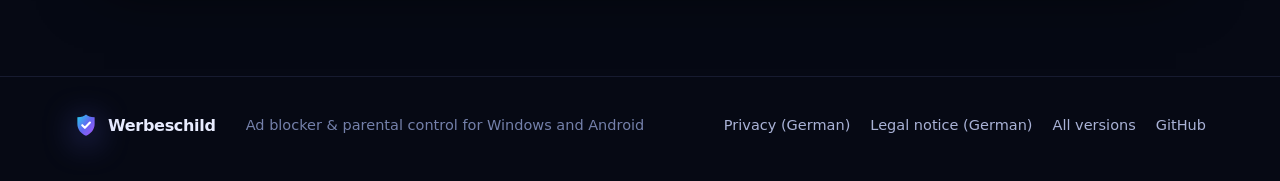
==== commit aed75734: "Webseite aktualisiert" ====
--- a/docs/en/index.html
+++ b/docs/en/index.html
@@ -4,7 +4,7 @@
   <meta charset="utf-8">
   <meta name="viewport" content="width=device-width, initial-scale=1">
   <title>Werbeschild – Ad blocker &amp; parental control for Windows and Android</title>
-  <meta name="description" content="Werbeschild blocks ads, trackers, scam and gambling sites on your whole PC and phone – in every browser, app and game. Free, no account.">
+  <meta name="description" content="Werbeschild blocks most ads, trackers, scam and gambling sites on your whole PC and phone – in browsers, apps and games. Free, no account.">
   <meta name="theme-color" content="#060914">
   <meta property="og:title" content="Werbeschild – No more ads. Kids stay safe.">
   <meta property="og:description" content="Free ad blocker and parental control for Windows and Android.">
@@ -20,8 +20,12 @@
   <link rel="canonical" href="https://mhp3878.github.io/werbeschild/en/">
   <link rel="alternate" hreflang="de" href="https://mhp3878.github.io/werbeschild/">
   <link rel="alternate" hreflang="en" href="https://mhp3878.github.io/werbeschild/en/">
+  <link rel="alternate" hreflang="x-default" href="https://mhp3878.github.io/werbeschild/">
   <link rel="icon" type="image/png" href="../assets/werbeschild.png">
   <link rel="stylesheet" href="../assets/site.css">
+  <!-- jsonld:start -->
+  <script type="application/ld+json">{"@context":"https://schema.org","@graph":[{"@type":"SoftwareApplication","name":"Werbeschild","url":"https://mhp3878.github.io/werbeschild/en/","description":"Werbeschild blocks most ads, trackers, scam and gambling sites on your whole PC and phone – in browsers, apps and games. Free, no account.","applicationCategory":"SecurityApplication","operatingSystem":"Windows 10, Windows 11, Android 8+","inLanguage":"de","isAccessibleForFree":true,"offers":{"@type":"Offer","price":"0","priceCurrency":"EUR"}},{"@type":"FAQPage","inLanguage":"en","mainEntity":[{"@type":"Question","name":"Does Werbeschild cost anything?","acceptedAnswer":{"@type":"Answer","text":"No. Werbeschild is free, without ads and without an account."}},{"@type":"Question","name":"Does Werbeschild send my data anywhere?","acceptedAnswer":{"@type":"Answer","text":"The filter runs entirely on your device. There is no account and no statistics sent to us. To load anything, every device has to look up addresses – Werbeschild sends these lookups encrypted to a family DNS service (e.g. AdGuard DNS or Cloudflare) instead of unencrypted to your internet provider. Werbeschild checks GitHub for updates. More in the privacy policy (German) ."}},{"@type":"Question","name":"Why does Windows show a warning?","acceptedAnswer":{"@type":"Answer","text":"Windows and Edge warn about programs that are new and don’t (yet) have an expensive code-signing certificate. In Edge: “…” → “Keep” → “Keep anyway”. When opening the file: “More info” → “Run anyway”. Automatic updates are protected anyway: Werbeschild only installs updates signed with Werbeschild’s own key."}},{"@type":"Question","name":"Why isn’t the app in the Play Store?","acceptedAnswer":{"@type":"Answer","text":"Google doesn’t allow system-wide ad blockers in the Play Store. So you download the app here; Android asks once whether your browser may install apps."}},{"@type":"Question","name":"Does Werbeschild block YouTube ads?","acceptedAnswer":{"@type":"Answer","text":"Honestly: ads in the YouTube app can’t be prevented completely, because they come from the same servers as the videos. On the PC, the browser plug-in Plus für YouTube removes the ads in the browser; Werbeschild also sets up uBlock Origin (Firefox) or uBlock Origin Lite (Chrome, Edge, Brave). On the phone, the YouTube helper in the Werbeschild app mutes ads in the YouTube app, dims them and skips them as soon as possible. Details are under YouTube \u0026 Netflix ."}},{"@type":"Question","name":"What does Werbeschild change on my PC?","acceptedAnswer":{"@type":"Answer","text":"It points the DNS setting to its own filter, adds a local certificate for the block page and sets browser policies (ad blocker; no incognito mode in child mode). The full list is under What does Werbeschild change on your PC? Uninstalling undoes everything."}},{"@type":"Question","name":"Can kids just switch it off?","acceptedAnswer":{"@type":"Answer","text":"On the PC, child mode locks all settings behind the parent PIN. Important: kids should use a normal Windows account without administrator rights – an administrator can switch off anything. On the phone, Android lets you switch the VPN off in its settings. Werbeschild warns you, and Google Family Link or “Always-on VPN” prevent it – the app explains how."}},{"@type":"Question","name":"Does Werbeschild work with my VPN?","acceptedAnswer":{"@type":"Answer","text":"On the PC, yes: VPN apps can be allowed, and gaming mode disconnects your VPN while you play and reconnects it afterwards. On a phone only one VPN runs at a time. When Werbeschild is off, “Private DNS” keeps filtering ads."}},{"@type":"Question","name":"How do I remove Werbeschild?","acceptedAnswer":{"@type":"Answer","text":"On the PC: Windows Settings → Apps → Werbeschild → Uninstall (with the parent PIN in child mode). Every change to Windows is undone. On the phone, like any other app."}}]}]}</script>
+  <!-- jsonld:end -->
 </head>
 <body>
   <svg width="0" height="0" aria-hidden="true" style="position:absolute">
@@ -42,6 +46,7 @@
     <symbol id="i-pc" viewBox="0 0 24 24"><rect x="2.5" y="4" width="19" height="12.5" rx="2"/><path d="M8.5 20.5h7M12 16.5v4"/></symbol>
     <symbol id="i-phone" viewBox="0 0 24 24"><rect x="6" y="2" width="12" height="20" rx="2.6"/><path d="M10.5 18.5h3"/></symbol>
     <symbol id="i-github" viewBox="0 0 16 16"><path fill="currentColor" stroke="none" d="M8 0C3.58 0 0 3.58 0 8c0 3.54 2.29 6.53 5.47 7.59.4.07.55-.17.55-.38 0-.19-.01-.82-.01-1.49-2.01.37-2.53-.49-2.69-.94-.09-.23-.48-.94-.82-1.13-.28-.15-.68-.52-.01-.53.63-.01 1.08.58 1.23.82.72 1.21 1.87.87 2.33.66.07-.52.28-.87.51-1.07-1.78-.2-3.64-.89-3.64-3.95 0-.87.31-1.59.82-2.15-.08-.2-.36-1.02.08-2.12 0 0 .67-.21 2.2.82.64-.18 1.32-.27 2-.27.68 0 1.36.09 2 .27 1.53-1.04 2.2-.82 2.2-.82.44 1.1.16 1.92.08 2.12.51.56.82 1.27.82 2.15 0 3.07-1.87 3.75-3.65 3.95.29.25.54.73.54 1.48 0 1.07-.01 1.93-.01 2.2 0 .21.15.46.55.38A8.01 8.01 0 0016 8c0-4.42-3.58-8-8-8z"/></symbol>
+    <symbol id="i-play" viewBox="0 0 24 24"><rect x="2.5" y="5" width="19" height="14" rx="4"/><path d="M10 9.3v5.4l4.8-2.7z"/></symbol>
     <symbol id="i-sparkle" viewBox="0 0 24 24"><path d="M12 3l1.8 5.2L19 10l-5.2 1.8L12 17l-1.8-5.2L5 10l5.2-1.8z"/><path d="M19 15l.8 2.2L22 18l-2.2.8L19 21l-.8-2.2L16 18l2.2-.8z"/></symbol>
   </svg>
 
@@ -51,6 +56,7 @@
       <nav class="nav" aria-label="Main menu">
         <a href="#funktionen">Features</a>
         <a href="#pc-und-handy" class="hide-m">PC &amp; phone</a>
+        <a href="#youtube" class="hide-m hide-l">YouTube</a>
         <a href="#neuigkeiten" class="hide-m">What’s new</a>
         <a href="#fragen">FAQ</a>
       </nav>
@@ -67,7 +73,7 @@
         <div>
           <span class="eyebrow"><i></i>Free · Windows &amp; Android</span>
           <h1>No more ads.<br><span class="grad">Kids stay safe.</span></h1>
-          <p class="lead">Werbeschild blocks ads, trackers, scam and gambling sites on your whole PC and phone – in every browser, app and game. So kids don’t tap an ad by accident and end up buying something.</p>
+          <p class="lead">Werbeschild blocks most ads, trackers, scam and gambling sites on your whole PC and phone – in browsers, apps and games. So kids don’t tap an ad by accident and end up buying something.</p>
           <div class="cta">
             <a class="btn primary" href="#installieren"><svg class="i" aria-hidden="true"><use href="#i-download"/></svg>Install now</a>
             <a class="btn ghost" href="#funktionen">What can it do?<svg class="i" aria-hidden="true"><use href="#i-arrow"/></svg></a>
@@ -77,6 +83,7 @@
             <li><svg class="i" aria-hidden="true"><use href="#i-check"/></svg>No ads, no tracking</li>
             <li><svg class="i" aria-hidden="true"><use href="#i-check"/></svg>Parent PIN</li>
           </ul>
+          <p class="honest">To be honest: not every ad can be blocked. What works for YouTube and Netflix is explained <a href="#youtube">here</a> – everything else in the <a href="#fragen">FAQ</a>.</p>
         </div>
         <div class="stage reveal">
           <div class="glow"></div>
@@ -156,7 +163,7 @@
         <div class="show flip">
           <div class="reveal">
             <span class="eyebrow"><i></i>For Android</span>
-            <h3>Your phone, <span class="grad">ad-free</span> too</h3>
+            <h3>Fewer ads on your <span class="grad">phone</span>, too</h3>
             <p>The app filters only address lookups through a small local VPN. Your traffic never goes through someone else’s server, and it barely uses any battery.</p>
             <ul class="checks">
               <li><svg class="i" aria-hidden="true"><use href="#i-check"/></svg><span>App analysis<small>Which app asks for ad and tracking servers, and how often.</small></span></li>
@@ -175,6 +182,37 @@
       </div>
     </section>
 
+    <!-- ================= YOUTUBE & NETFLIX ================= -->
+    <section id="youtube">
+      <div class="wrap">
+        <div class="sec-head reveal">
+          <span class="eyebrow"><i></i>YouTube &amp; Netflix</span>
+          <h2>What <span class="grad">really works</span> for YouTube and Netflix</h2>
+          <p>There the ads come from the same servers as the videos – a filter alone isn’t enough. So Werbeschild brings its own helpers. Here is what they can do, and what they can’t:</p>
+        </div>
+        <div class="yt-grid">
+          <article class="card yt reveal">
+            <h3>YouTube in the browser <span class="tag">PC</span></h3>
+            <p>The browser plug-in <b>Plus für YouTube</b> removes the ads before and inside videos – with your normal YouTube account. When YouTube changes something, ads may get through for a short while until the plug-in is adapted.</p>
+            <a class="yt-link" href="#installieren">Get the plug-in<svg class="i" aria-hidden="true"><use href="#i-arrow"/></svg></a>
+          </article>
+          <article class="card yt reveal">
+            <h3>YouTube app <span class="tag">Android</span></h3>
+            <p>The YouTube helper in the Werbeschild app mutes ads, dims them and skips them as soon as YouTube allows it. Ads in the YouTube app can’t be removed completely.</p>
+          </article>
+          <article class="card yt reveal">
+            <h3>Netflix in the browser <span class="tag">PC</span></h3>
+            <p>On the plan with ads, the browser plug-in removes ad breaks or fast-forwards them muted.</p>
+          </article>
+          <article class="card yt reveal">
+            <h3>Netflix app <span class="tag">Android</span></h3>
+            <p>On the plan with ads, ad breaks are muted and dimmed. Netflix doesn’t allow skipping them in the app.</p>
+          </article>
+        </div>
+        <p class="yt-note reveal"><b>Two things are called “Plus für YouTube”:</b> on the PC the browser plug-in for Edge, Chrome and Brave (with your YouTube account), and on the phone an extra app inside the Werbeschild app (YouTube without a Google account in its own, tidy view). On the PC, Werbeschild also sets up uBlock Origin (Firefox) or uBlock Origin Lite (Chrome, Edge, Brave).</p>
+      </div>
+    </section>
+
     <!-- ================= INSTALLIEREN ================= -->
     <section id="installieren" class="install">
       <div class="wrap">
@@ -188,13 +226,22 @@
             <a class="choice" id="pick-win" data-target="win" href="https://github.com/MHP3878/werbeschild/releases/latest/download/Werbeschild-Setup.exe">
               <span class="c-icon"><span class="ring" aria-hidden="true"></span><svg class="i ic-dev" aria-hidden="true"><use href="#i-pc"/></svg><svg class="i ic-arrow" aria-hidden="true"><use href="#i-download"/></svg><svg class="i ic-done" aria-hidden="true"><use href="#i-check"/></svg></span>
               <b>Windows PC</b>
-              <small>Windows 10 &amp; 11 · about 3 MB</small>
+              <small>Windows 10 &amp; 11</small>
+              <small class="meta"><!-- meta-win:start -->Version 1.6.9 &#183; Nov 19, 2026 &#183; 3.1&#160;MB<!-- meta-win:end --></small>
               <span class="go"><svg class="i" aria-hidden="true"><use href="#i-download"/></svg><span class="go-t">Download</span></span>
             </a>
             <a class="choice" id="pick-android" data-target="android" href="https://github.com/MHP3878/werbeschild/releases/latest/download/Werbeschild-Android.apk">
               <span class="c-icon"><span class="ring" aria-hidden="true"></span><svg class="i ic-dev" aria-hidden="true"><use href="#i-phone"/></svg><svg class="i ic-arrow" aria-hidden="true"><use href="#i-download"/></svg><svg class="i ic-done" aria-hidden="true"><use href="#i-check"/></svg></span>
               <b>Android phone</b>
-              <small>Android 8 or newer · under 1 MB</small>
+              <small>Android 8 or newer</small>
+              <small class="meta"><!-- meta-android:start -->Version 1.1.0 &#183; Nov 19, 2026 &#183; 434&#160;KB<!-- meta-android:end --></small>
+              <span class="go"><svg class="i" aria-hidden="true"><use href="#i-download"/></svg><span class="go-t">Download</span></span>
+            </a>
+            <a class="choice" id="pick-plus" data-target="plus" href="https://github.com/MHP3878/werbeschild/releases/latest/download/Plus-fuer-YouTube.zip">
+              <span class="c-icon"><span class="ring" aria-hidden="true"></span><svg class="i ic-dev" aria-hidden="true"><use href="#i-play"/></svg><svg class="i ic-arrow" aria-hidden="true"><use href="#i-download"/></svg><svg class="i ic-done" aria-hidden="true"><use href="#i-check"/></svg></span>
+              <b>Plus für YouTube</b>
+              <small>Browser plug-in for the PC</small>
+              <small class="meta"><!-- meta-plus:start -->Version 0.5.0 &#183; Nov 19, 2026 &#183; 51&#160;KB<!-- meta-plus:end --></small>
               <span class="go"><svg class="i" aria-hidden="true"><use href="#i-download"/></svg><span class="go-t">Download</span></span>
             </a>
             <div class="choice off" aria-disabled="true">
@@ -207,7 +254,8 @@
 
           <div class="guide" id="guide-win" data-guide="win">
             <h4><svg class="i" aria-hidden="true"><use href="#i-check"/></svg>Next steps on your PC</h4>
-            <ol class="steps">
+            <ol class="steps five">
+              <li><b>Keep the download</b>If Edge says “… isn’t commonly downloaded”: click the three dots “…” → “Keep” → “Show more” → “Keep anyway”.</li>
               <li><b>Open the file</b>Start “Werbeschild-Setup.exe” from your downloads.</li>
               <li><b>Windows notice</b>If you see “Windows protected your PC”: “More info” → “Run anyway”.</li>
               <li><b>Pick a mode</b>“Kinderschutz” (child protection, with parent PIN) or “Standard” for adults – then “Installieren”.</li>
@@ -220,14 +268,38 @@
           <div class="guide" id="guide-android" data-guide="android">
             <h4><svg class="i" aria-hidden="true"><use href="#i-check"/></svg>Next steps on your phone</h4>
             <ol class="steps">
-              <li><b>Open the file</b>Tap the downloaded “Werbeschild-Android.apk”.</li>
+              <li><b>Open the file</b>If the browser warns “File might be harmful”: “Download anyway”. Then tap “Werbeschild-Android.apk”.</li>
               <li><b>Allow</b>Android asks once: allow “Install unknown apps” for your browser.</li>
-              <li><b>Install</b>Tap “Install”, open the app and pick a mode.</li>
-              <li><b>Confirm the VPN</b>Accept the request for the local VPN – done.</li>
+              <li><b>Install</b>Tap “Install”. If Google Play Protect asks, let it scan the app and install afterwards.</li>
+              <li><b>Confirm the VPN</b>Open the app, pick a mode and accept the request for the local VPN – done.</li>
             </ol>
-            <p class="note"><svg class="i" aria-hidden="true"><use href="#i-alert"/></svg><span>Google doesn’t allow system-wide ad blockers in the Play Store – so the app comes straight from here. From version 1.0.4 on, the app finds new versions by itself.</span></p>
+            <p class="note"><svg class="i" aria-hidden="true"><use href="#i-alert"/></svg><span>Google doesn’t allow system-wide ad blockers in the Play Store – so the app comes straight from here. The app finds new versions by itself and installs them with one tap.</span></p>
             <p class="again">Download didn’t start? <a href="https://github.com/MHP3878/werbeschild/releases/latest/download/Werbeschild-Android.apk">Try again</a></p>
           </div>
+
+          <div class="guide" id="guide-plus" data-guide="plus">
+            <h4><svg class="i" aria-hidden="true"><use href="#i-check"/></svg>Next steps in your PC browser</h4>
+            <ol class="steps">
+              <li><b>Unpack the ZIP</b>Right-click “Plus-fuer-YouTube.zip” → “Extract All”. Keep the folder afterwards.</li>
+              <li><b>Open extensions</b>Type into the address bar: <code>edge://extensions</code> (Edge) or <code>chrome://extensions</code> (Chrome, Brave).</li>
+              <li><b>Developer mode on</b>Switch on “Developer mode” on that page.</li>
+              <li><b>Load the folder</b>Click “Load unpacked” and pick the unpacked folder – done.</li>
+            </ol>
+            <p class="note"><svg class="i" aria-hidden="true"><use href="#i-alert"/></svg><span>This takes more steps than usual because the plug-in isn’t in the browser store yet – once it is, one click will do. Until then the browser reminds you of developer mode at start-up, and you download new versions here again. For Edge, Chrome and Brave; there is no Firefox version yet. The plug-in’s menus are in German.</span></p>
+            <p class="again">Download didn’t start? <a href="https://github.com/MHP3878/werbeschild/releases/latest/download/Plus-fuer-YouTube.zip">Try again</a></p>
+          </div>
+        </div>
+        <div class="card changes reveal" id="aenderungen">
+          <h3>What does Werbeschild change on your PC?</h3>
+          <p>To protect every program, Werbeschild changes a few things in Windows during installation. Here is the full list – no small print:</p>
+          <ul class="checks">
+            <li><svg class="i" aria-hidden="true"><use href="#i-check"/></svg><span>DNS setting<small>All network connections ask the Werbeschild filter on your PC first. Allowed lookups are passed on encrypted.</small></span></li>
+            <li><svg class="i" aria-hidden="true"><use href="#i-check"/></svg><span>Its own certificate, for this PC only<small>So the block page also shows for https addresses without a browser warning, Werbeschild adds a local certificate to the Windows certificate store. Its key never leaves your PC.</small></span></li>
+            <li><svg class="i" aria-hidden="true"><use href="#i-check"/></svg><span>Browser policies<small>Chrome, Edge, Brave and Firefox get an ad blocker (uBlock Origin or uBlock Origin Lite) and stop using their own DNS. In child mode also: incognito off, safe search on.</small></span></li>
+            <li><svg class="i" aria-hidden="true"><use href="#i-check"/></svg><span>Firewall rules in child mode<small>Other DNS servers are blocked so the filter can’t be bypassed.</small></span></li>
+            <li><svg class="i" aria-hidden="true"><use href="#i-check"/></svg><span>Windows ads off<small>App suggestions, the advertising ID and Windows tips are switched off.</small></span></li>
+            <li><svg class="i" aria-hidden="true"><use href="#i-check"/></svg><span>Everything can be undone<small>Werbeschild saves the old state before every change. Uninstalling puts everything back as it was – the certificate is removed too.</small></span></li>
+          </ul>
         </div>
         <div class="more-links">
           <a class="btn ghost small" href="https://github.com/MHP3878/werbeschild"><svg class="i" aria-hidden="true"><use href="#i-github"/></svg>Project on GitHub</a>
@@ -246,9 +318,9 @@
         </div>
         <!-- neuigkeiten:start -->
         <div class="news">
-          <article class="card news-item reveal"><div class="news-head"><b>Version 1.6.8<span class="news-new">LATEST</span></b><span>November 16, 2026</span></div><ul><li>Android-App 1.0.10: Unter „YouTube ohne Werbung“ steht jetzt zuerst das Plugin f&#252;r die normale YouTube-App (mit eigenem Konto). Plus f&#252;r YouTube ist darunter als Extra-App ohne Konto erkl&#228;rt.</li></ul></article>
+          <article class="card news-item reveal"><div class="news-head"><b>Version 1.6.9<span class="news-new">LATEST</span></b><span>November 19, 2026</span></div><ul><li>Auf der &#220;bersicht steht jetzt oben „Seite geht nicht?“: Seiten, die gerade eben gesperrt wurden, mit einem Knopf zum Erlauben. Der Ring am Schild zeigt den echten Zustand, und bei einer Pause l&#228;uft er sichtbar ab.</li><li>„Erlauben“, „Sperren“ und Listen-Schalter lassen sich 8 Sekunden lang mit „R&#252;ckg&#228;ngig“ zur&#252;cknehmen. Neu unter Einstellungen: „Gro&#223;e Schrift“ in drei Stufen.</li><li>Die Eltern-PIN wird jetzt sofort vergessen, sobald das Fenster geschlossen wird. Falsche PIN-Eingaben werden gez&#228;hlt und &#252;berstehen einen Neustart des PCs – vorher gab es nach jedem Neustart wieder neue Versuche.</li><li>Router-Adressen wie „fritz.box“ &#246;ffnen wieder. Bleibt ein Listen-Download h&#228;ngen, blockiert das die Updates nicht mehr bis zum Neustart.</li><li>Der Spielmodus h&#228;lt Updates nicht mehr unbegrenzt auf, und ein offener Spiele-Starter allein gilt nicht mehr als laufendes Spiel.</li><li>Schl&#228;gt ein Update von Hand fehl, l&#228;uft der Schutzdienst wieder an – der PC bleibt online. Beim Entfernen werden DNS und Firewall jetzt in jedem Fall zur&#252;ckgestellt.</li><li>Das Symbol im Infobereich zeigt den Zustand (gesch&#252;tzt, pausiert, Spielmodus, St&#246;rung) und hat ein Men&#252;. „Dienst neu starten“ startet den Dienst wirklich neu und meldet das Ergebnis.</li><li>Der Schutz-Check warnt jetzt, wenn das Alltagskonto Administrator ist oder nicht steuerbare Browser installiert sind, und meldet eine ausgeschaltete Windows-Firewall ehrlich.</li><li>Die Webseite erkl&#228;rt in einem eigenen Abschnitt, was bei YouTube und Netflix wirklich passiert, und bietet das Browser-Plugin „Plus f&#252;r YouTube“ zum Herunterladen an.</li><li>Updates der Handy-App l&#246;sen keine Neuinstallation auf allen Windows-PCs mehr aus.</li><li>Android-App 1.1.0: Neuer „Werbung weg“-Knopf neben dem Video. Einmal tippen schaltet die Werbung stumm und dunkelt sie ab, nochmal tippen holt alles zur&#252;ck. Die App lernt aus jedem Tipp und erkennt dieselbe Werbung danach von selbst.</li><li>Android-App 1.1.0: Werbe-Kn&#246;pfe in YouTube lassen sich nicht mehr antippen – das Werbefeld neben dem Video (zum Beispiel mit „Download“), die Kn&#246;pfe „Kaufen“ und „Entdecken“ im Video und gesponserte Karten auf der Startseite. Das Werbefeld wird von Werbeschild selbst geschlossen.</li><li>Android-App 1.1.0: Kommentare wie „Werbung ab 3:10“ schalten kein echtes Video mehr stumm, und ein Wachhund holt den Ton notfalls immer zur&#252;ck. In der Diagnose landen keine Kommentare oder Videotitel mehr.</li><li>Android-App 1.1.0: Am Tablet im Querformat gibt es jetzt eine Leiste an der Seite statt des Balkens unten, breitere Karten und abgeschnittene Zahlen geh&#246;ren der Vergangenheit an.</li><li>Android-App 1.1.0: Neu unter Regeln: Apps und Dienste mit einem Tipp sperren (TikTok, Instagram, Snapchat, YouTube, Roblox, Fortnite, Discord, Twitch). Dazu „Zeit gespart“, eine Selbstheilung des Schutzes und ein Alarm, wenn am Kinder-Handy am Schutz manipuliert wird.</li><li>Android-App 1.1.0: Die Eltern-PIN wird beim Verlassen der App sofort vergessen, und „Werbeblocker ohne VPN“ l&#228;sst sich im Kinderschutz nicht mehr ohne PIN umschalten.</li></ul></article>
+          <article class="card news-item reveal"><div class="news-head"><b>Version 1.6.8</b><span>November 16, 2026</span></div><ul><li>Android-App 1.0.10: Unter „YouTube ohne Werbung“ steht jetzt zuerst das Plugin f&#252;r die normale YouTube-App (mit eigenem Konto). Plus f&#252;r YouTube ist darunter als Extra-App ohne Konto erkl&#228;rt.</li></ul></article>
           <article class="card news-item reveal"><div class="news-head"><b>Version 1.6.7</b><span>November 15, 2026</span></div><ul><li>Android-App 1.0.9: Werbepausen, die sich nicht &#252;berspringen lassen (Netflix, YouTube vor dem „&#220;berspringen“), sind jetzt dezent – abgedunkelt mit kleinem Hinweis oben statt gro&#223;em Bild. Umschaltbar unter „YouTube ohne Werbung“.</li></ul></article>
-          <article class="card news-item reveal"><div class="news-head"><b>Version 1.6.6</b><span>November 15, 2026</span></div><ul><li>Android-App 1.0.8: Das Plugin hilft jetzt auch bei Netflix (Abo mit Werbung) – die Werbung wird stumm geschaltet und mit dem Werbeschild-Bild verdeckt, bis sie vorbei ist. &#220;berspringen l&#228;sst Netflix nicht zu.</li></ul></article>
         </div>
         <p class="news-more"><a href="https://github.com/MHP3878/werbeschild/releases">All versions on GitHub · release notes are in German</a></p>
         <!-- neuigkeiten:end -->
@@ -269,14 +341,15 @@
             <p>To load anything, every device has to look up addresses – Werbeschild sends these lookups <b>encrypted</b> to a family DNS service (e.g. AdGuard DNS or Cloudflare) instead of unencrypted to your internet provider. Werbeschild checks GitHub for updates. More in the <a href="../datenschutz.html">privacy policy (German)</a>.</p>
           </div></details>
           <details class="reveal"><summary>Why does Windows show a warning?</summary><div class="a">
-            <p>Windows warns about programs that don’t (yet) have an expensive code-signing certificate. Click “More info” and then “Run anyway”.</p>
+            <p>Windows and Edge warn about programs that are new and don’t (yet) have an expensive code-signing certificate. In Edge: “…” → “Keep” → “Keep anyway”. When opening the file: “More info” → “Run anyway”.</p>
             <p>Automatic updates are protected anyway: Werbeschild only installs updates signed with Werbeschild’s own key.</p>
           </div></details>
           <details class="reveal"><summary>Why isn’t the app in the Play Store?</summary><div class="a"><p>Google doesn’t allow system-wide ad blockers in the Play Store. So you download the app here; Android asks once whether your browser may install apps.</p></div></details>
           <details class="reveal"><summary>Does Werbeschild block YouTube ads?</summary><div class="a">
-            <p>Honestly: in the YouTube app no blocker of this kind can, because the ads come from the same servers as the videos.</p>
-            <p>In the browser on a PC, Werbeschild helps out: in Firefox it sets up uBlock Origin, which removes YouTube ads too. Chrome, Edge and Brave get uBlock Origin Lite, which only catches some YouTube ads. On the phone there is <b>Werbeschild Video</b>: YouTube with no ads at all, with its own app icon. And in the real YouTube app, the YouTube plugin mutes ads, covers them and skips them as soon as possible.</p>
-          </div></details>
+            <p>Honestly: ads in the YouTube app can’t be prevented completely, because they come from the same servers as the videos.</p>
+            <p>On the PC, the browser plug-in <b>Plus für YouTube</b> removes the ads in the browser; Werbeschild also sets up uBlock Origin (Firefox) or uBlock Origin Lite (Chrome, Edge, Brave). On the phone, the YouTube helper in the Werbeschild app mutes ads in the YouTube app, dims them and skips them as soon as possible. Details are under <a href="#youtube">YouTube &amp; Netflix</a>.</p>
+          </div></details>
+          <details class="reveal"><summary>What does Werbeschild change on my PC?</summary><div class="a"><p>It points the DNS setting to its own filter, adds a local certificate for the block page and sets browser policies (ad blocker; no incognito mode in child mode). The full list is under <a href="#aenderungen">What does Werbeschild change on your PC?</a> Uninstalling undoes everything.</p></div></details>
           <details class="reveal"><summary>Can kids just switch it off?</summary><div class="a">
             <p>On the PC, child mode locks all settings behind the parent PIN. Important: kids should use a normal Windows account without administrator rights – an administrator can switch off anything.</p>
             <p>On the phone, Android lets you switch the VPN off in its settings. Werbeschild warns you, and Google Family Link or “Always-on VPN” prevent it – the app explains how.</p>
@@ -314,6 +387,7 @@
     </div>
   </footer>
 
+  <div class="m-bar" id="mBar"><a class="btn primary" href="#installieren"><svg class="i" aria-hidden="true"><use href="#i-download"/></svg>Install</a></div>
   <div class="toast" id="toast" role="status" aria-live="polite"><svg class="i" aria-hidden="true"><use href="#i-download"/></svg><span id="toastText">Download startet …</span></div>
   <script src="../assets/site.js"></script>
 </body>
--- a/docs/assets/site.css
+++ b/docs/assets/site.css
@@ -147,7 +147,7 @@
 .picker { max-width: 980px; margin: 0 auto; padding: 34px; }
 .picker h3 { text-align: center; font: 700 22px var(--font-display); margin: 0 0 6px; }
 .picker > p { text-align: center; color: var(--text-2); margin: 0 0 26px; }
-.choices { display: grid; grid-template-columns: repeat(3, 1fr); gap: 16px; }
+.choices { display: grid; grid-template-columns: repeat(4, 1fr); gap: 14px; }
 .choice {
   position: relative; display: flex; flex-direction: column; align-items: center; text-align: center; gap: 8px; padding: 30px 20px 24px;
   border-radius: 20px; border: 1.5px solid var(--stroke-2); background: rgba(10, 14, 32, .55); color: var(--text); cursor: pointer;
@@ -157,7 +157,7 @@
 .choice.active { border-color: transparent; background: linear-gradient(rgba(14, 18, 40, .92), rgba(14, 18, 40, .92)) padding-box, var(--grad) border-box; box-shadow: 0 24px 60px -24px rgba(139, 92, 246, .95); }
 .choice .c-icon { width: 74px; height: 74px; border-radius: 22px; display: grid; place-items: center; background: var(--grad); box-shadow: 0 14px 34px -10px rgba(99, 102, 241, .9); margin-bottom: 8px; }
 .choice .c-icon svg.i { width: 36px; height: 36px; color: #fff; stroke-width: 1.7; }
-.choice b { font: 700 21px var(--font-display); }
+.choice b { font: 700 20px var(--font-display); }
 .choice small { color: var(--text-2); font-size: 14px; }
 .choice .go { margin-top: 10px; display: inline-flex; align-items: center; gap: 8px; font-weight: 700; color: #c7d2fe; font-size: 15px; }
 .choice .go svg.i { width: 18px; height: 18px; }
@@ -292,7 +292,33 @@
   .spark { display: none; }
 }
 
+/* ---------- honest note, YouTube & Netflix, "what changes on your PC" ---------- */
+.honest { margin: 20px 0 0; max-width: 560px; font-size: 14.5px; color: var(--text-3); }
+.yt-grid { display: grid; grid-template-columns: 1fr 1fr; gap: 18px; max-width: 980px; margin: 0 auto; }
+.yt { padding: 24px 26px; }
+.yt h3 { font: 700 19px/1.3 var(--font-display); margin: 0 0 8px; }
+.yt p { color: var(--text-2); margin: 0; font-size: 15.5px; }
+.yt-link { display: inline-flex; align-items: center; gap: 6px; margin-top: 12px; font-weight: 700; font-size: 15px; }
+.yt-link svg.i { width: 17px; height: 17px; }
+.yt-note { max-width: 980px; margin: 20px auto 0; padding: 16px 20px; border-radius: 16px; border: 1px solid var(--stroke); background: rgba(148, 163, 255, .05); color: var(--text-2); font-size: 15px; }
+.yt-note b { color: var(--text); }
+.choice small.meta { color: var(--text-3); font-size: 12.5px; line-height: 1.35; }
+.changes { max-width: 980px; margin: 22px auto 0; padding: 30px 34px; }
+.changes h3 { font: 700 22px var(--font-display); margin: 0 0 8px; }
+.changes > p { color: var(--text-2); margin: 0 0 22px; }
+.changes .checks { grid-template-columns: 1fr 1fr; gap: 16px 30px; }
+.steps.five { grid-template-columns: repeat(5, 1fr); }
+.guide.is-open .steps li:nth-child(5) { animation-delay: .32s; }
+.steps code { font: 600 13px ui-monospace, Consolas, "Cascadia Mono", monospace; color: #c7d2fe; overflow-wrap: anywhere; }
+
+/* ---------- phones: "Installieren" always within reach ---------- */
+.m-bar { display: none; }
+
 /* ---------- responsive ---------- */
+@media (max-width: 1140px) {
+  .nav a.hide-l { display: none; }   /* the header must never get wider than the window */
+  .top .wrap { gap: 20px; }
+}
 @media (max-width: 980px) {
   .hero { padding-top: 54px; }
   .hero .wrap { grid-template-columns: 1fr; gap: 70px; }
@@ -300,24 +326,40 @@
   .features { grid-template-columns: 1fr 1fr; }
   .show, .show.flip { grid-template-columns: 1fr; gap: 36px; }
   .show.flip .show-media { order: 0; }
-  .steps { grid-template-columns: 1fr 1fr; }
+  .choices { grid-template-columns: 1fr 1fr; }
+  .steps, .steps.five { grid-template-columns: 1fr 1fr; }
   .nav a.hide-m { display: none; }
   .news { grid-template-columns: 1fr; }
 }
 @media (max-width: 680px) {
   .wrap { padding: 0 16px; }
-  .top .wrap { gap: 12px; }
+  .top .wrap { gap: 10px; }
   .nav { display: none; }
   .top .gh-btn span { display: none; }
-  .top .gh-btn { padding: 10px 11px; }
-  .top .btn { margin-left: auto; }
+  .top .gh-btn { padding: 10px 11px; margin-left: 0; }
+  .top .lang { margin-left: auto; }
+  .top .btn.primary { display: none; }   /* the bar at the bottom takes over - the header never gets wider than the phone */
   section { padding: 64px 0; }
   .features { grid-template-columns: 1fr; }
   .choices { grid-template-columns: 1fr; }
   .picker { padding: 22px 16px; }
-  .steps { grid-template-columns: 1fr; }
-  .phone { width: 38%; right: 0; bottom: -30px; }
+  .steps, .steps.five { grid-template-columns: 1fr; }
+  .yt-grid { grid-template-columns: 1fr; }
+  .changes { padding: 24px 18px; }
+  .changes .checks { grid-template-columns: 1fr; }
+  .phone { width: 38%; min-width: 118px; right: 0; bottom: -30px; }
+  .demo-note { max-width: 56%; }
   .window { transform: none; }
   .cta .btn { flex: 1 1 100%; }
   footer nav { margin-left: 0; }
-}
+  body { padding-bottom: 74px; }
+  .m-bar {
+    display: block; position: fixed; left: 0; right: 0; bottom: 0; z-index: 60; padding: 10px 16px calc(10px + env(safe-area-inset-bottom, 0px));
+    background: rgba(6, 9, 20, .9); backdrop-filter: blur(16px); -webkit-backdrop-filter: blur(16px); border-top: 1px solid var(--stroke);
+    transition: transform .3s ease;
+  }
+  .m-bar .btn { width: 100%; padding: 13px 20px; }
+  .m-bar.away { transform: translateY(110%); }
+  .toast { bottom: 88px; }
+}
+@media (max-width: 680px) and (prefers-reduced-motion: reduce) { .m-bar { transition: none; } }
